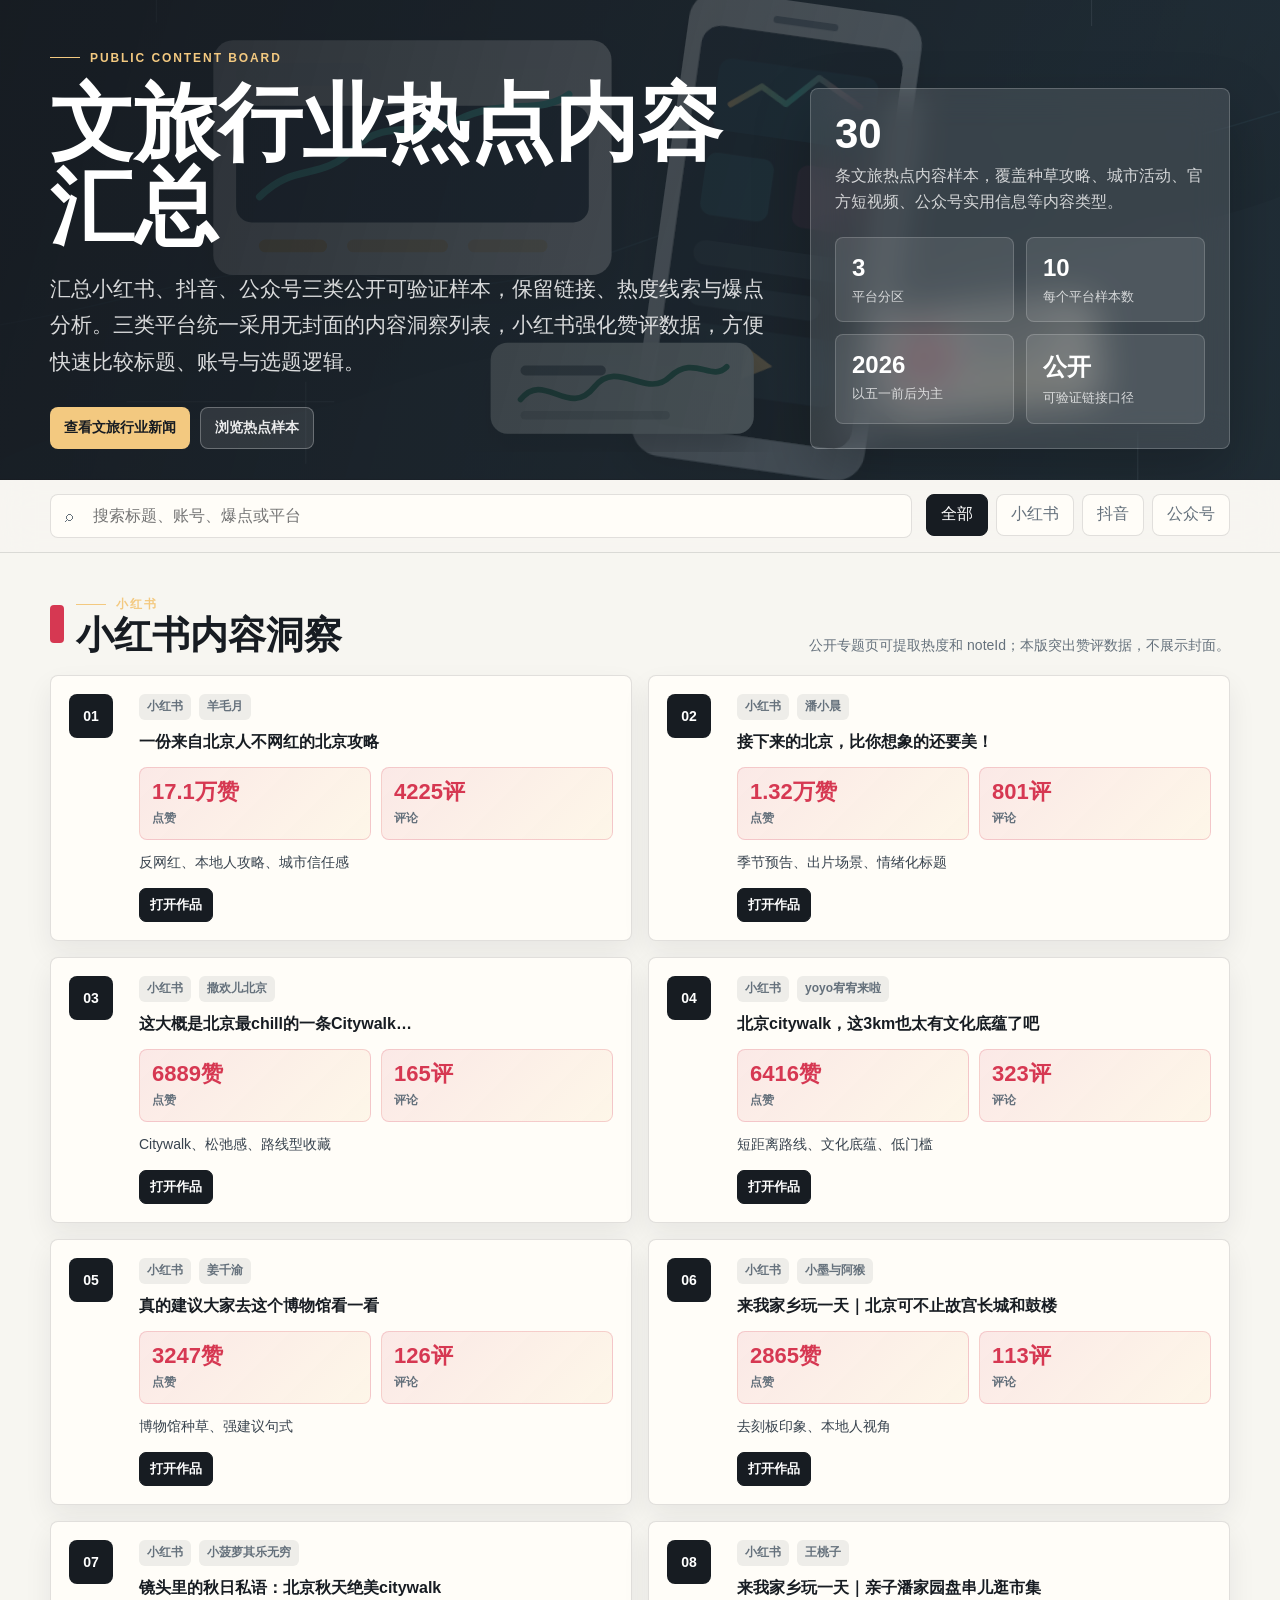
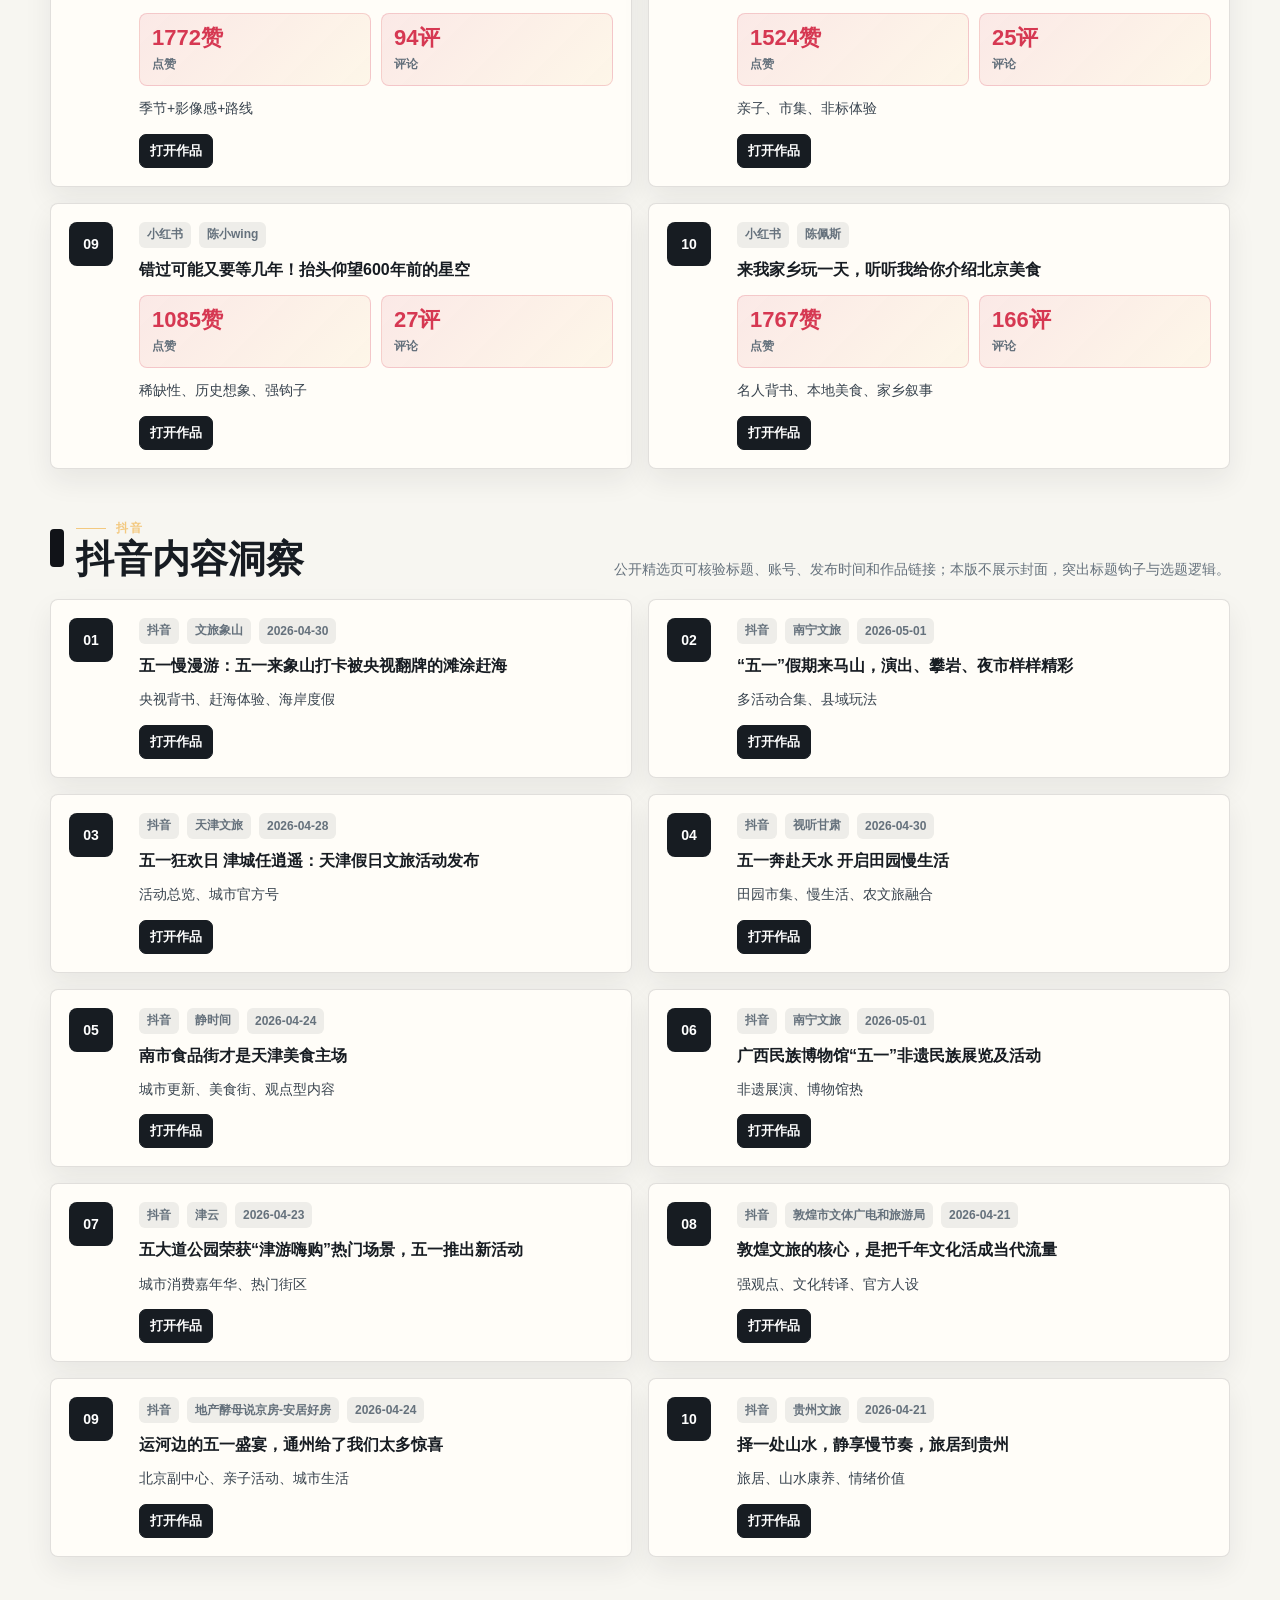
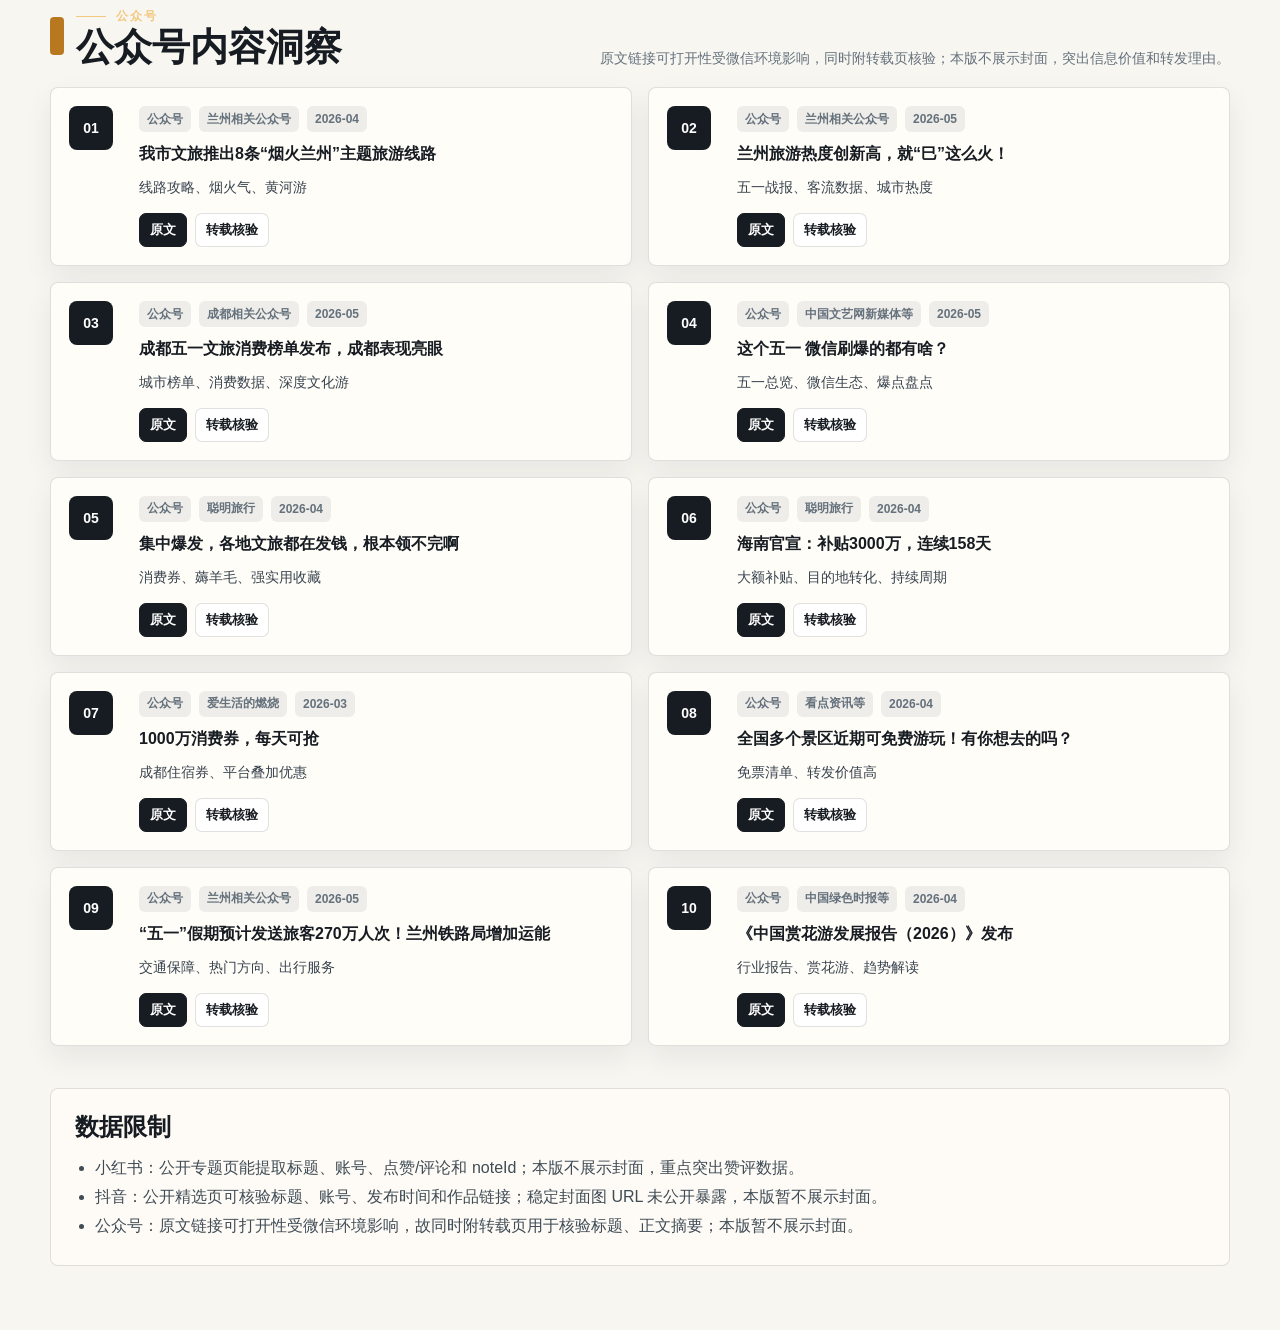
==== wenlv_baokuan.html @ 29db6c94 "Refine content insights cards" ====
<!doctype html>
<html lang="zh-CN">
  <head>
    <meta charset="utf-8" />
    <meta name="viewport" content="width=device-width, initial-scale=1" />
    <title>文旅行业热点内容汇总</title>
    <meta
      name="description"
      content="小红书、抖音、公众号文旅行业热点内容公开可验证清单。"
    />
    <style>
      :root {
        color-scheme: light;
        --ink: #171c22;
        --muted: #65717c;
        --paper: #f7f6f1;
        --surface: #fffdf8;
        --line: rgba(23, 28, 34, 0.13);
        --red: #d63852;
        --black: #111318;
        --green: #18845f;
        --amber: #b8781f;
        --blue: #2f6e9e;
        --shadow: 0 18px 50px rgba(28, 34, 39, 0.12);
      }

      * {
        box-sizing: border-box;
      }

      html {
        scroll-behavior: smooth;
        background: var(--paper);
      }

      body {
        margin: 0;
        min-width: 320px;
        color: var(--ink);
        font-family:
          Inter, "PingFang SC", "Hiragino Sans GB", "Microsoft YaHei", Arial,
          sans-serif;
        letter-spacing: 0;
      }

      a {
        color: inherit;
      }

      button,
      input,
      select {
        font: inherit;
      }

      .page {
        min-height: 100vh;
        background:
          linear-gradient(180deg, rgba(247, 246, 241, 0) 0, var(--paper) 420px),
          linear-gradient(135deg, rgba(214, 56, 82, 0.12), transparent 34%),
          linear-gradient(45deg, rgba(47, 110, 158, 0.12), transparent 40%),
          var(--paper);
      }

      .hero {
        position: relative;
        overflow: hidden;
        padding: 44px 20px 30px;
        border-bottom: 1px solid var(--line);
        background:
          linear-gradient(105deg, rgba(23, 28, 34, 0.94), rgba(36, 47, 54, 0.7)),
          url("assets/hero-new-media.svg");
        background-size: cover;
        background-position: center;
        color: #fff;
      }

      .hero-inner,
      .toolbar,
      .platform-section,
      .notes {
        width: min(1180px, 100%);
        margin: 0 auto;
      }

      .hero-inner {
        display: grid;
        grid-template-columns: minmax(0, 1fr) minmax(280px, 420px);
        gap: 34px;
        align-items: end;
        min-height: 390px;
      }

      .kicker {
        display: inline-flex;
        align-items: center;
        gap: 10px;
        color: #f3c980;
        font-size: 12px;
        font-weight: 800;
        letter-spacing: 0.16em;
      }

      .kicker::before {
        content: "";
        width: 30px;
        height: 1px;
        background: currentColor;
      }

      h1,
      h2,
      h3,
      p {
        margin: 0;
      }

      h1 {
        max-width: 760px;
        margin-top: 16px;
        font-size: clamp(42px, 7vw, 84px);
        line-height: 1;
        font-weight: 880;
        letter-spacing: 0;
      }

      .hero-copy {
        max-width: 760px;
        margin-top: 22px;
        color: rgba(255, 255, 255, 0.84);
        font-size: clamp(16px, 2vw, 21px);
        line-height: 1.75;
      }

      .hero-actions {
        display: flex;
        flex-wrap: wrap;
        gap: 10px;
        margin-top: 26px;
      }

      .news-link,
      .ghost-link {
        display: inline-flex;
        align-items: center;
        justify-content: center;
        min-height: 42px;
        border-radius: 8px;
        padding: 0 14px;
        font-size: 14px;
        font-weight: 820;
        text-decoration: none;
      }

      .news-link {
        background: #f3c980;
        color: #171c22;
      }

      .ghost-link {
        border: 1px solid rgba(255, 255, 255, 0.28);
        color: rgba(255, 255, 255, 0.9);
        background: rgba(255, 255, 255, 0.1);
      }

      .hero-card {
        border: 1px solid rgba(255, 255, 255, 0.2);
        border-radius: 8px;
        background: rgba(255, 255, 255, 0.12);
        box-shadow: 0 22px 58px rgba(0, 0, 0, 0.22);
        backdrop-filter: blur(18px);
        padding: 24px;
      }

      .hero-card strong {
        display: block;
        font-size: 42px;
        line-height: 1;
      }

      .hero-card span {
        display: block;
        margin-top: 8px;
        color: rgba(255, 255, 255, 0.78);
        line-height: 1.6;
      }

      .hero-metrics {
        display: grid;
        grid-template-columns: repeat(2, minmax(0, 1fr));
        gap: 12px;
        margin-top: 22px;
      }

      .metric {
        min-height: 84px;
        padding: 16px;
        border: 1px solid rgba(255, 255, 255, 0.18);
        border-radius: 8px;
        background: rgba(255, 255, 255, 0.1);
      }

      .metric b {
        display: block;
        font-size: 24px;
      }

      .metric small {
        display: block;
        margin-top: 6px;
        color: rgba(255, 255, 255, 0.76);
        font-size: 13px;
        line-height: 1.35;
      }

      .toolbar-band {
        position: sticky;
        top: 0;
        z-index: 20;
        padding: 14px 20px;
        border-bottom: 1px solid var(--line);
        background: rgba(247, 246, 241, 0.9);
        backdrop-filter: blur(16px);
      }

      .toolbar {
        display: grid;
        grid-template-columns: minmax(220px, 1fr) auto;
        gap: 14px;
        align-items: center;
      }

      .search-wrap {
        position: relative;
      }

      .search-wrap input {
        width: 100%;
        height: 44px;
        border: 1px solid var(--line);
        border-radius: 8px;
        padding: 0 14px 0 42px;
        background: var(--surface);
        color: var(--ink);
        outline: none;
      }

      .search-wrap input:focus {
        border-color: rgba(47, 110, 158, 0.55);
        box-shadow: 0 0 0 4px rgba(47, 110, 158, 0.12);
      }

      .search-icon {
        position: absolute;
        top: 50%;
        left: 15px;
        transform: translateY(-50%);
        color: var(--muted);
        font-size: 16px;
      }

      .tabs {
        display: flex;
        gap: 8px;
        overflow-x: auto;
        padding-bottom: 2px;
      }

      .tab {
        min-height: 42px;
        border: 1px solid var(--line);
        border-radius: 8px;
        padding: 0 14px;
        background: var(--surface);
        color: var(--muted);
        cursor: pointer;
        white-space: nowrap;
      }

      .tab[aria-pressed="true"] {
        color: #fff;
        background: var(--ink);
        border-color: var(--ink);
      }

      .content {
        padding: 38px 20px 64px;
      }

      .platform-section + .platform-section {
        margin-top: 46px;
      }

      .section-head {
        display: flex;
        justify-content: space-between;
        align-items: end;
        gap: 20px;
        margin-bottom: 18px;
      }

      .section-title {
        display: flex;
        align-items: center;
        gap: 12px;
      }

      .platform-mark {
        width: 14px;
        height: 38px;
        border-radius: 4px;
        background: var(--blue);
      }

      .platform-section[data-platform="小红书"] .platform-mark {
        background: var(--red);
      }

      .platform-section[data-platform="抖音"] .platform-mark {
        background: var(--black);
      }


      .platform-section[data-platform="公众号"] .platform-mark {
        background: var(--amber);
      }

      h2 {
        font-size: clamp(26px, 4vw, 38px);
        line-height: 1.16;
      }

      .section-note {
        color: var(--muted);
        font-size: 14px;
        line-height: 1.6;
        text-align: right;
      }

      .cards {
        display: grid;
        grid-template-columns: repeat(5, minmax(0, 1fr));
        gap: 16px;
      }

      .cards.text-layout {
        grid-template-columns: repeat(2, minmax(0, 1fr));
      }

      .work-card {
        display: flex;
        flex-direction: column;
        min-width: 0;
        overflow: hidden;
        border: 1px solid var(--line);
        border-radius: 8px;
        background: var(--surface);
        box-shadow: 0 12px 28px rgba(28, 34, 39, 0.08);
      }

      .cover {
        position: relative;
        aspect-ratio: 4 / 5;
        overflow: hidden;
        background:
          linear-gradient(135deg, rgba(47, 110, 158, 0.16), rgba(184, 120, 31, 0.2)),
          #ece7dc;
      }

      .cover img {
        width: 100%;
        height: 100%;
        object-fit: cover;
        display: block;
      }

      .cover-placeholder {
        display: grid;
        place-items: center;
        width: 100%;
        height: 100%;
        padding: 18px;
        color: rgba(23, 28, 34, 0.74);
        text-align: center;
        font-size: 14px;
        line-height: 1.55;
      }

      .rank {
        position: absolute;
        top: 10px;
        left: 10px;
        display: inline-grid;
        place-items: center;
        width: 38px;
        height: 30px;
        border-radius: 6px;
        background: rgba(17, 19, 24, 0.78);
        color: #fff;
        font-weight: 840;
        font-size: 13px;
      }

      .platform-chip {
        position: absolute;
        right: 10px;
        bottom: 10px;
        max-width: calc(100% - 20px);
        padding: 6px 8px;
        border-radius: 6px;
        background: rgba(255, 255, 255, 0.9);
        color: var(--ink);
        font-size: 12px;
        font-weight: 760;
        white-space: nowrap;
        overflow: hidden;
        text-overflow: ellipsis;
      }

      .card-body {
        display: flex;
        flex: 1;
        flex-direction: column;
        padding: 15px;
      }

      .title {
        font-size: 16px;
        line-height: 1.45;
        font-weight: 820;
      }

      .meta {
        margin-top: 10px;
        color: var(--muted);
        font-size: 13px;
        line-height: 1.5;
      }

      .hot {
        margin-top: 12px;
        color: #38434e;
        font-size: 14px;
        line-height: 1.55;
      }

      .links {
        display: flex;
        flex-wrap: wrap;
        gap: 8px;
        margin-top: auto;
        padding-top: 14px;
      }

      .link-button {
        display: inline-flex;
        align-items: center;
        justify-content: center;
        min-height: 34px;
        padding: 0 10px;
        border-radius: 7px;
        border: 1px solid var(--line);
        background: #fff;
        color: var(--ink);
        font-size: 13px;
        font-weight: 760;
        text-decoration: none;
      }

      .link-button.primary {
        background: var(--ink);
        color: #fff;
        border-color: var(--ink);
      }

      .text-card {
        display: grid;
        grid-template-columns: 54px minmax(0, 1fr);
        gap: 16px;
        min-width: 0;
        padding: 18px;
        border: 1px solid var(--line);
        border-radius: 8px;
        background: var(--surface);
        box-shadow: 0 12px 28px rgba(28, 34, 39, 0.07);
      }

      .text-card .rank-inline {
        display: inline-grid;
        place-items: center;
        width: 44px;
        height: 44px;
        border-radius: 8px;
        background: var(--ink);
        color: #fff;
        font-weight: 860;
        font-size: 14px;
      }

      .source-row {
        display: flex;
        flex-wrap: wrap;
        gap: 8px;
        margin-bottom: 10px;
      }

      .source-pill {
        display: inline-flex;
        align-items: center;
        min-height: 26px;
        padding: 0 8px;
        border-radius: 6px;
        background: rgba(23, 28, 34, 0.07);
        color: var(--muted);
        font-size: 12px;
        font-weight: 760;
      }

      .xhs-stats {
        display: grid;
        grid-template-columns: repeat(2, minmax(0, 1fr));
        gap: 10px;
        margin-top: 14px;
      }

      .xhs-stat {
        min-height: 64px;
        padding: 12px;
        border-radius: 8px;
        border: 1px solid rgba(214, 56, 82, 0.2);
        background: linear-gradient(135deg, rgba(214, 56, 82, 0.1), rgba(243, 201, 128, 0.12));
      }

      .xhs-stat b {
        display: block;
        color: var(--red);
        font-size: 22px;
        line-height: 1.05;
      }

      .xhs-stat span {
        display: block;
        margin-top: 7px;
        color: var(--muted);
        font-size: 12px;
        font-weight: 780;
      }


      .notes {
        margin-top: 42px;
        padding: 24px;
        border: 1px solid var(--line);
        border-radius: 8px;
        background: rgba(255, 253, 248, 0.8);
      }

      .notes h2 {
        font-size: 24px;
      }

      .notes ul {
        margin: 14px 0 0;
        padding-left: 20px;
        color: #3f4b55;
        line-height: 1.8;
      }

      .empty {
        display: none;
        width: min(1180px, 100%);
        margin: 0 auto;
        padding: 30px;
        border: 1px dashed var(--line);
        border-radius: 8px;
        background: var(--surface);
        color: var(--muted);
        text-align: center;
      }

      @media (max-width: 1120px) {
        .cards {
          grid-template-columns: repeat(4, minmax(0, 1fr));
        }

        .cards.text-layout {
          grid-template-columns: 1fr;
        }
      }

      @media (max-width: 900px) {
        .hero-inner {
          grid-template-columns: 1fr;
          min-height: auto;
        }

        .toolbar {
          grid-template-columns: 1fr;
        }

        .cards {
          grid-template-columns: repeat(3, minmax(0, 1fr));
        }

        .section-head {
          align-items: start;
          flex-direction: column;
        }

        .section-note {
          text-align: left;
        }
      }

      @media (max-width: 640px) {
        .hero {
          padding-top: 30px;
        }

        .hero-card {
          padding: 18px;
        }

        .hero-metrics {
          grid-template-columns: 1fr;
        }

        .cards {
          grid-template-columns: 1fr;
        }

        .text-card {
          grid-template-columns: 1fr;
        }

        .cover {
          aspect-ratio: 16 / 10;
        }

        .toolbar-band {
          position: static;
        }
      }
    </style>
  </head>
  <body>
    <main class="page">
      <section class="hero" aria-labelledby="page-title">
        <div class="hero-inner">
          <div>
            <div class="kicker">PUBLIC CONTENT BOARD</div>
            <h1 id="page-title">文旅行业热点内容汇总</h1>
            <p class="hero-copy">
              汇总小红书、抖音、公众号三类公开可验证样本，保留链接、热度线索与爆点分析。三类平台统一采用无封面的内容洞察列表，小红书强化赞评数据，方便快速比较标题、账号与选题逻辑。
            </p>
            <div class="hero-actions">
              <a class="news-link" href="https://danielwho97.github.io/travel-daily/?v=91ec24d" target="_blank" rel="noreferrer">查看文旅行业新闻</a>
              <a class="ghost-link" href="#sections">浏览热点样本</a>
            </div>
          </div>
          <aside class="hero-card" aria-label="数据摘要">
            <strong>30</strong>
            <span>条文旅热点内容样本，覆盖种草攻略、城市活动、官方短视频、公众号实用信息等内容类型。</span>
            <div class="hero-metrics">
              <div class="metric"><b>3</b><small>平台分区</small></div>
              <div class="metric"><b>10</b><small>每个平台样本数</small></div>
              <div class="metric"><b>2026</b><small>以五一前后为主</small></div>
              <div class="metric"><b>公开</b><small>可验证链接口径</small></div>
            </div>
          </aside>
        </div>
      </section>

      <section class="toolbar-band" aria-label="筛选工具">
        <div class="toolbar">
          <label class="search-wrap">
            <span class="search-icon" aria-hidden="true">⌕</span>
            <input id="search" type="search" placeholder="搜索标题、账号、爆点或平台" />
          </label>
          <div class="tabs" role="group" aria-label="平台筛选">
            <button class="tab" type="button" data-filter="全部" aria-pressed="true">全部</button>
            <button class="tab" type="button" data-filter="小红书" aria-pressed="false">小红书</button>
            <button class="tab" type="button" data-filter="抖音" aria-pressed="false">抖音</button>
            <button class="tab" type="button" data-filter="公众号" aria-pressed="false">公众号</button>
          </div>
        </div>
      </section>

      <section class="content">
        <div id="sections"></div>
        <div class="empty" id="empty">没有匹配的内容，换个关键词试试。</div>
        <section class="notes" aria-labelledby="notes-title">
          <h2 id="notes-title">数据限制</h2>
          <ul>
            <li>小红书：公开专题页能提取标题、账号、点赞/评论和 noteId；本版不展示封面，重点突出赞评数据。</li>
            <li>抖音：公开精选页可核验标题、账号、发布时间和作品链接；稳定封面图 URL 未公开暴露，本版暂不展示封面。</li>
            <li>公众号：原文链接可打开性受微信环境影响，故同时附转载页用于核验标题、正文摘要；本版暂不展示封面。</li>
          </ul>
        </section>
      </section>
    </main>

    <script>
      const content = [
        {
          platform: "小红书",
          note: "公开专题页可提取热度和 noteId；本版突出赞评数据，不展示封面。",
          items: [
            ["一份来自北京人不网红的北京攻略", "羊毛月", "17.1万赞 / 4225评", "https://sns-webpic.xhscdn.com/1000g0082e5og05mh00004buiegtu9cg4ok33pv8?imageView2/2/w/540/format/jpg", "https://www.xiaohongshu.com/explore/644f9cb70000000012033fc2", "", "反网红、本地人攻略、城市信任感"],
            ["接下来的北京，比你想象的还要美！", "潘小晨", "1.32万赞 / 801评", "https://sns-webpic.xhscdn.com/1040g00830ohs4mltie004a0g02nqs2jbnah4t8o?imageView2/2/w/540/format/jpg", "https://www.xiaohongshu.com/explore/64f3e6a600000000200031ee", "", "季节预告、出片场景、情绪化标题"],
            ["这大概是北京最chill的一条Citywalk…", "撒欢儿北京", "6889赞 / 165评", "https://sns-webpic.xhscdn.com/1000g0082n1br3n8ji0005n9lc4ilmfvtu1ujr20?imageView2/2/w/540/format/jpg", "https://www.xiaohongshu.com/explore/6498370d000000002701184f", "", "Citywalk、松弛感、路线型收藏"],
            ["北京citywalk，这3km也太有文化底蕴了吧", "yoyo宥宥来啦", "6416赞 / 323评", "https://sns-webpic.xhscdn.com/1040g00830om7vsk03g00400r2sha5gra81akkkg?imageView2/2/w/540/format/jpg", "https://www.xiaohongshu.com/explore/64f8604a000000001f03ca4d", "", "短距离路线、文化底蕴、低门槛"],
            ["真的建议大家去这个博物馆看一看", "姜千渝", "3247赞 / 126评", "https://sns-webpic.xhscdn.com/1000g0082po8lc0qk80005nic366082h7kaof338?imageView2/2/w/540/format/jpg", "https://www.xiaohongshu.com/explore/64ae762d000000001002836a", "", "博物馆种草、强建议句式"],
            ["来我家乡玩一天｜北京可不止故宫长城和鼓楼", "小墨与阿猴", "2865赞 / 113评", "https://sns-webpic.xhscdn.com/1040g00830osi64ea3m704001n791b8gtkhd0388?imageView2/2/w/540/format/jpg", "https://www.xiaohongshu.com/explore/64ed90b2000000001e03e938", "", "去刻板印象、本地人视角"],
            ["镜头里的秋日私语：北京秋天绝美citywalk", "小菠萝其乐无穷", "1772赞 / 94评", "https://sns-webpic.xhscdn.com/1040g00830oi9jjr3i6004231crrrmj6qaik0460?imageView2/2/w/540/format/jpg", "https://www.xiaohongshu.com/explore/64f454f6000000001e00cfbf", "", "季节+影像感+路线"],
            ["来我家乡玩一天｜亲子潘家园盘串儿逛市集", "王桃子", "1524赞 / 25评", "https://sns-webpic.xhscdn.com/1040g00830opi5pujj4704a5817gsifv4miuu5eg?imageView2/2/w/540/format/jpg", "https://www.xiaohongshu.com/explore/64fbc624000000001d01530d", "", "亲子、市集、非标体验"],
            ["错过可能又要等几年！抬头仰望600年前的星空", "陈小wing", "1085赞 / 27评", "https://sns-webpic.xhscdn.com/1040g00830n2b0nj6lm004a0euah6jrtnatb44gg?imageView2/2/w/540/format/jpg", "https://www.xiaohongshu.com/explore/64c339b0000000000c036f3a", "", "稀缺性、历史想象、强钩子"],
            ["来我家乡玩一天，听听我给你介绍北京美食", "陈佩斯", "1767赞 / 166评", "https://sns-webpic.xhscdn.com/1040g00830p1ljgg4k4005p0fu6al1p867sqeo60?imageView2/2/w/540/format/jpg", "https://www.xiaohongshu.com/explore/65041361000000001d015f33", "", "名人背书、本地美食、家乡叙事"]
          ]
        },
        {
          platform: "抖音",
          note: "公开精选页可核验标题、账号、发布时间和作品链接；本版不展示封面，突出标题钩子与选题逻辑。",
          items: [
            ["五一慢漫游：五一来象山打卡被央视翻牌的滩涂赶海", "文旅象山", "2026-04-30", "", "https://jingxuan.douyin.com/m/video/7634448736160091432", "", "央视背书、赶海体验、海岸度假"],
            ["“五一”假期来马山，演出、攀岩、夜市样样精彩", "南宁文旅", "2026-05-01", "", "https://jingxuan.douyin.com/m/video/7634853566703832356", "", "多活动合集、县域玩法"],
            ["五一狂欢日 津城任逍遥：天津假日文旅活动发布", "天津文旅", "2026-04-28", "", "https://jingxuan.douyin.com/m/video/7633641544247020835", "", "活动总览、城市官方号"],
            ["五一奔赴天水 开启田园慢生活", "视听甘肃", "2026-04-30", "", "https://jingxuan.douyin.com/m/video/7634352614750096683", "", "田园市集、慢生活、农文旅融合"],
            ["南市食品街才是天津美食主场", "静时间", "2026-04-24", "", "https://jingxuan.douyin.com/m/video/7631950168568368410", "", "城市更新、美食街、观点型内容"],
            ["广西民族博物馆“五一”非遗民族展览及活动", "南宁文旅", "2026-05-01", "", "https://jingxuan.douyin.com/m/video/7634854450896588068", "", "非遗展演、博物馆热"],
            ["五大道公园荣获“津游嗨购”热门场景，五一推出新活动", "津云", "2026-04-23", "", "https://jingxuan.douyin.com/m/video/7631925611207888169", "", "城市消费嘉年华、热门街区"],
            ["敦煌文旅的核心，是把千年文化活成当代流量", "敦煌市文体广电和旅游局", "2026-04-21", "", "https://jingxuan.douyin.com/m/video/7631126369079209977", "", "强观点、文化转译、官方人设"],
            ["运河边的五一盛宴，通州给了我们太多惊喜", "地产酵母说京房-安居好房", "2026-04-24", "", "https://jingxuan.douyin.com/m/video/7632332951048719168", "", "北京副中心、亲子活动、城市生活"],
            ["择一处山水，静享慢节奏，旅居到贵州", "贵州文旅", "2026-04-21", "", "https://jingxuan.douyin.com/m/video/7631204493212428200", "", "旅居、山水康养、情绪价值"]
          ]
        },
        {
          platform: "公众号",
          note: "原文链接可打开性受微信环境影响，同时附转载页核验；本版不展示封面，突出信息价值和转发理由。",
          items: [
            ["我市文旅推出8条“烟火兰州”主题旅游线路", "兰州相关公众号", "2026-04", "", "https://mp.weixin.qq.com/s/8XO8qvYGgp_ZIcJDuT3ONA", "https://cn-zsw.com/sys-nd/8605.html", "线路攻略、烟火气、黄河游"],
            ["兰州旅游热度创新高，就“巳”这么火！", "兰州相关公众号", "2026-05", "", "https://mp.weixin.qq.com/s/--Ztk9mS3hb730MfM8Arng", "https://www.cn-zsw.com/sys-nd/12733.html", "五一战报、客流数据、城市热度"],
            ["成都五一文旅消费榜单发布，成都表现亮眼", "成都相关公众号", "2026-05", "", "https://mp.weixin.qq.com/s/csOjOpVCtVuHnlQGkn2u-Q", "https://news.chengdu.cn/2026/0506/69fa98ef8f007a160c63546c.shtml", "城市榜单、消费数据、深度文化游"],
            ["这个五一 微信刷爆的都有啥？", "中国文艺网新媒体等", "2026-05", "", "https://mp.weixin.qq.com/s/HVG3oZNn0fL7Gwr0_r0yQw", "https://www.cn-zsw.com/sys-nd/12747.html", "五一总览、微信生态、爆点盘点"],
            ["集中爆发，各地文旅都在发钱，根本领不完啊", "聪明旅行", "2026-04", "", "http://mp.weixin.qq.com/s?__biz=MzIyMDM0OTIzNg==&mid=2247518896&idx=1&sn=7d427ba57b7477f128cb193defac21ab&", "https://www.xinfinite.net/t/topic/19108", "消费券、薅羊毛、强实用收藏"],
            ["海南官宣：补贴3000万，连续158天", "聪明旅行", "2026-04", "", "http://mp.weixin.qq.com/s?__biz=MzIyMDM0OTIzNg==&mid=2247518732&idx=1&sn=c573ef04f3c1c7759e84f5b33d924f7f&", "https://www.xinfinite.net/t/topic/19062", "大额补贴、目的地转化、持续周期"],
            ["1000万消费券，每天可抢", "爱生活的燃烧", "2026-03", "", "http://mp.weixin.qq.com/s?__biz=MzIzMDY5NTU5Nw==&mid=2247693873&idx=1&sn=b89128689ba21c9a36eb0c894a061ee2&", "https://www.xinfinite.net/t/topic/18484", "成都住宿券、平台叠加优惠"],
            ["全国多个景区近期可免费游玩！有你想去的吗？", "看点资讯等", "2026-04", "", "https://mp.weixin.qq.com/s/IpisU-w9ZBxXbzfP5W2QlA", "https://cj.sina.com.cn/articles/view/7879922979/1d5ae152301901qla8?froms=ggmp", "免票清单、转发价值高"],
            ["“五一”假期预计发送旅客270万人次！兰州铁路局增加运能", "兰州相关公众号", "2026-05", "", "https://mp.weixin.qq.com/s/6TLABwd_AR1woo6l89TGHA", "https://www.cn-zsw.com/sys-nd/12692.html", "交通保障、热门方向、出行服务"],
            ["《中国赏花游发展报告（2026）》发布", "中国绿色时报等", "2026-04", "", "https://mp.weixin.qq.com/s/1vbwekSZIr9UxbPmUrIl1A", "https://www.sxfjyl.org/sys-nd/9590.html", "行业报告、赏花游、趋势解读"]
          ]
        }
      ];

      const sectionsEl = document.querySelector("#sections");
      const searchEl = document.querySelector("#search");
      const emptyEl = document.querySelector("#empty");
      const tabs = Array.from(document.querySelectorAll(".tab"));
      let activePlatform = "全部";

      function escapeHtml(value) {
        return String(value)
          .replaceAll("&", "&amp;")
          .replaceAll("<", "&lt;")
          .replaceAll(">", "&gt;")
          .replaceAll('"', "&quot;");
      }

      function renderCover(item, platform, index) {
        const image = item[3];
        const fallbackText = platform === "抖音"
          ? "原页可见封面"
          : platform === "小红书"
            ? "封面图"
            : "报道页图片";
        const media = image
          ? `<img src="${escapeHtml(image)}" alt="${escapeHtml(item[0])}" loading="lazy" />`
          : `<div class="cover-placeholder">${escapeHtml(fallbackText)}<br />点击下方链接核验</div>`;

        return `
          <div class="cover">
            ${media}
            <span class="rank">${String(index + 1).padStart(2, "0")}</span>
            <span class="platform-chip">${escapeHtml(platform)}</span>
          </div>
        `;
      }

      function parseXhsStats(value) {
        const parts = String(value).split("/").map((part) => part.trim());
        return {
          likes: parts[0] || "--",
          comments: parts[1] || "--"
        };
      }

      function renderXhsStats(value) {
        const stats = parseXhsStats(value);
        return `
          <div class="xhs-stats" aria-label="小红书赞评数据">
            <div class="xhs-stat"><b>${escapeHtml(stats.likes)}</b><span>点赞</span></div>
            <div class="xhs-stat"><b>${escapeHtml(stats.comments)}</b><span>评论</span></div>
          </div>
        `;
      }

      function renderLinks(item, platform) {
        const primaryLabel = platform === "公众号" ? "原文" : "打开作品";
        const secondary = item[5]
          ? `<a class="link-button" href="${escapeHtml(item[5])}" target="_blank" rel="noreferrer">转载核验</a>`
          : "";
        return `
          <div class="links">
            <a class="link-button primary" href="${escapeHtml(item[4])}" target="_blank" rel="noreferrer">${primaryLabel}</a>
            ${secondary}
          </div>
        `;
      }

      function renderCard(item, platform, index) {
        const isXhs = platform === "小红书";
        return `
          <article class="text-card" data-search="${escapeHtml([platform, ...item].join(" "))}">
            <span class="rank-inline">${String(index + 1).padStart(2, "0")}</span>
            <div>
              <div class="source-row">
                <span class="source-pill">${escapeHtml(platform)}</span>
                <span class="source-pill">${escapeHtml(item[1])}</span>
                ${isXhs ? "" : `<span class="source-pill">${escapeHtml(item[2])}</span>`}
              </div>
              <h3 class="title">${escapeHtml(item[0])}</h3>
              ${isXhs ? renderXhsStats(item[2]) : ""}
              <p class="hot">${escapeHtml(item[6])}</p>
              ${renderLinks(item, platform)}
            </div>
          </article>
        `;
      }

      function render() {
        const keyword = searchEl.value.trim().toLowerCase();
        let visibleCount = 0;

        sectionsEl.innerHTML = content
          .filter((group) => activePlatform === "全部" || group.platform === activePlatform)
          .map((group) => {
            const cards = group.items
              .filter((item) => [group.platform, ...item].join(" ").toLowerCase().includes(keyword))
              .map((item, index) => renderCard(item, group.platform, index));

            visibleCount += cards.length;

            if (!cards.length) {
              return "";
            }

            return `
              <section class="platform-section" data-platform="${escapeHtml(group.platform)}">
                <div class="section-head">
                  <div class="section-title">
                    <span class="platform-mark" aria-hidden="true"></span>
                    <div>
                      <div class="kicker">${escapeHtml(group.platform)}</div>
                      <h2>${escapeHtml(group.platform)}内容洞察</h2>
                    </div>
                  </div>
                  <p class="section-note">${escapeHtml(group.note)}</p>
                </div>
                <div class="cards text-layout">${cards.join("")}</div>
              </section>
            `;
          })
          .join("");

        emptyEl.style.display = visibleCount ? "none" : "block";
      }

      tabs.forEach((tab) => {
        tab.addEventListener("click", () => {
          activePlatform = tab.dataset.filter;
          tabs.forEach((item) => item.setAttribute("aria-pressed", String(item === tab)));
          render();
        });
      });

      searchEl.addEventListener("input", render);
      document.addEventListener(
        "error",
        (event) => {
          if (event.target.tagName !== "IMG" || !event.target.closest(".cover")) {
            return;
          }

          const fallback = document.createElement("div");
          fallback.className = "cover-placeholder";
          fallback.innerHTML = "图片需联网加载<br />点击下方链接核验";
          event.target.replaceWith(fallback);
        },
        true
      );
      render();
    </script>
  </body>
</html>
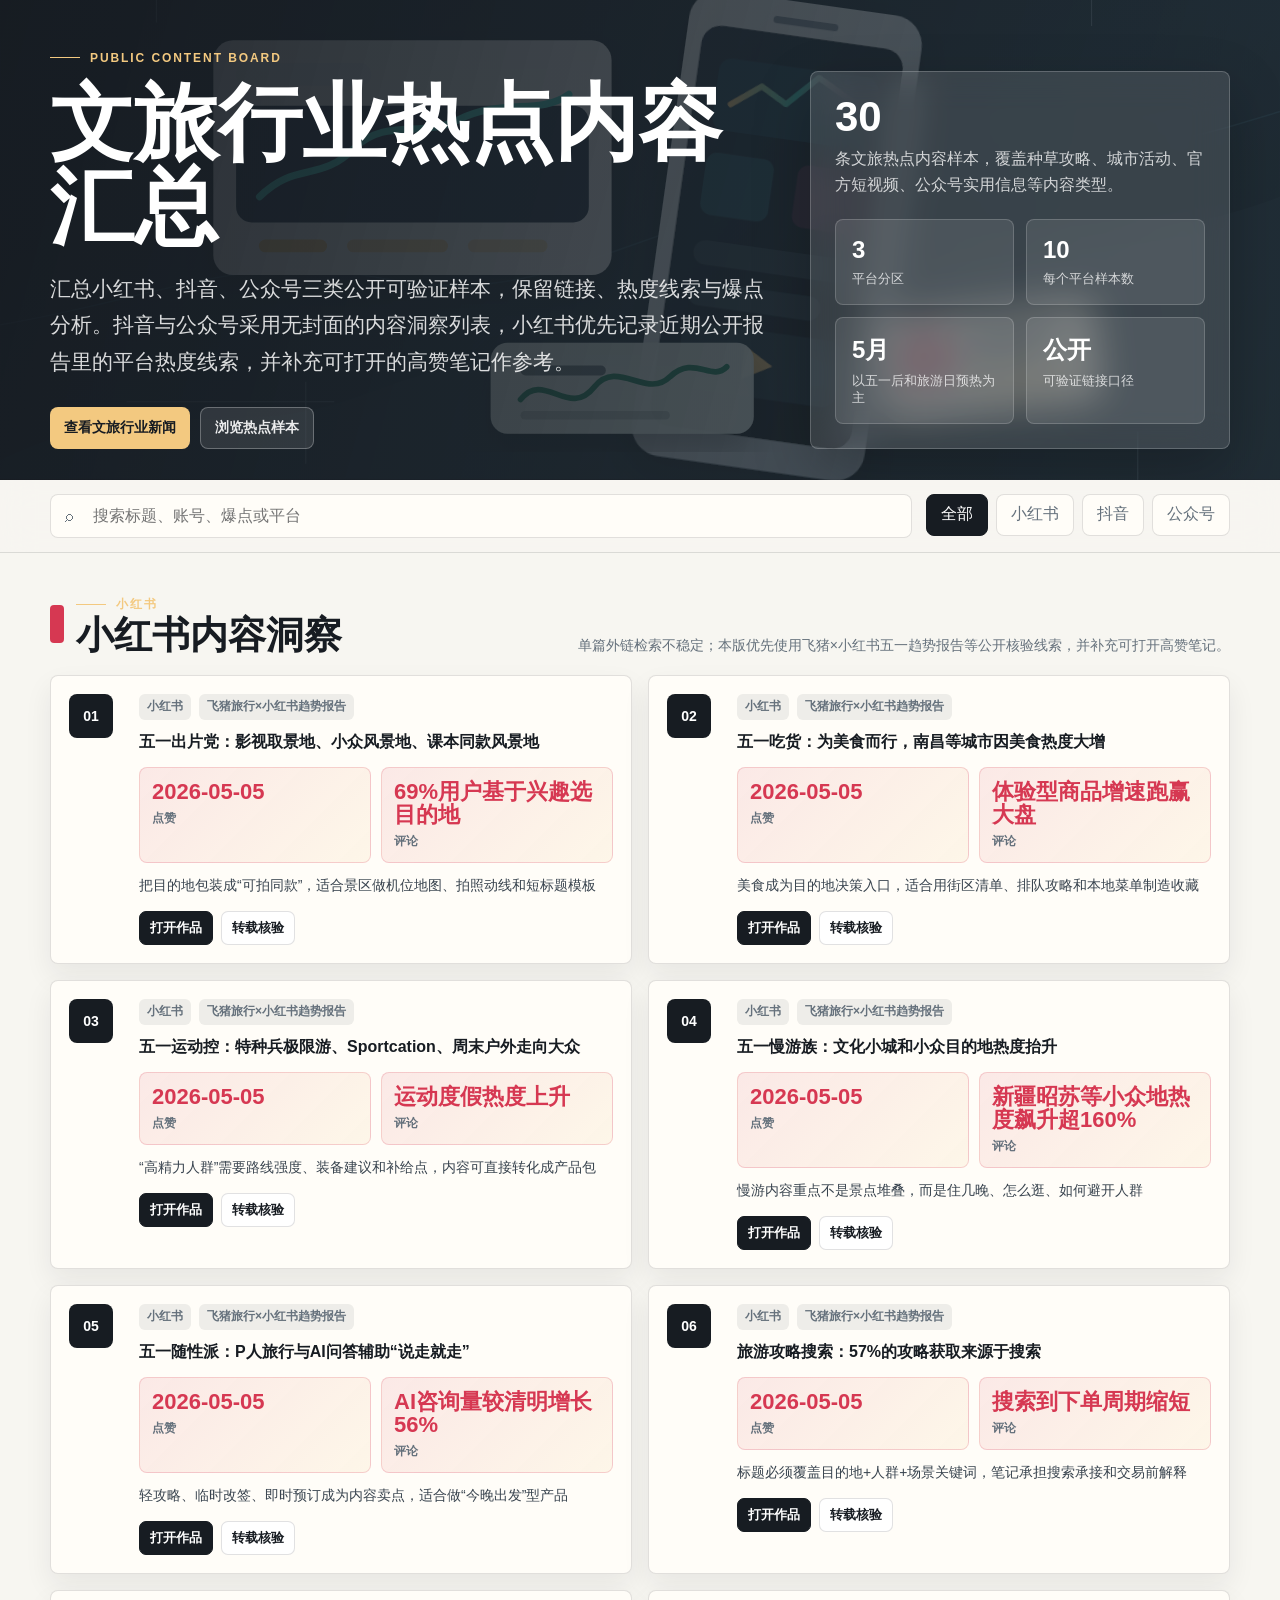
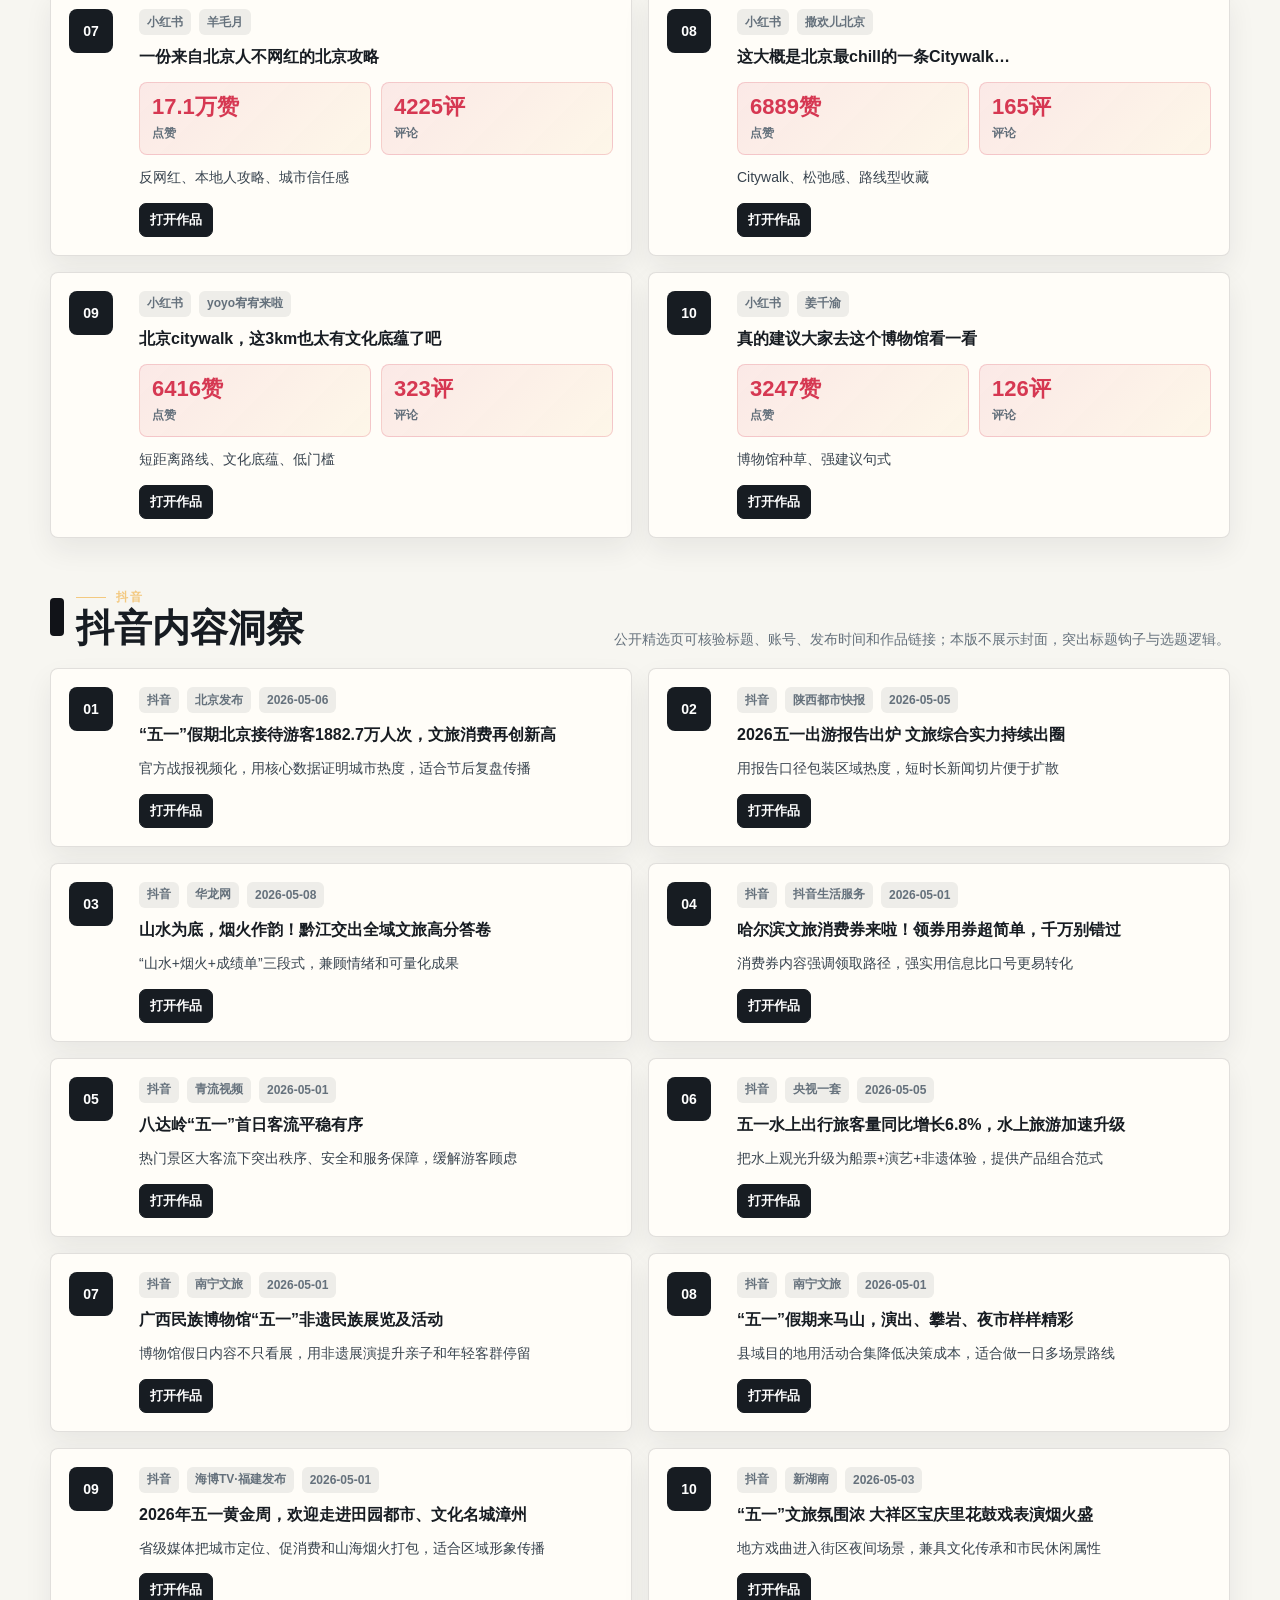
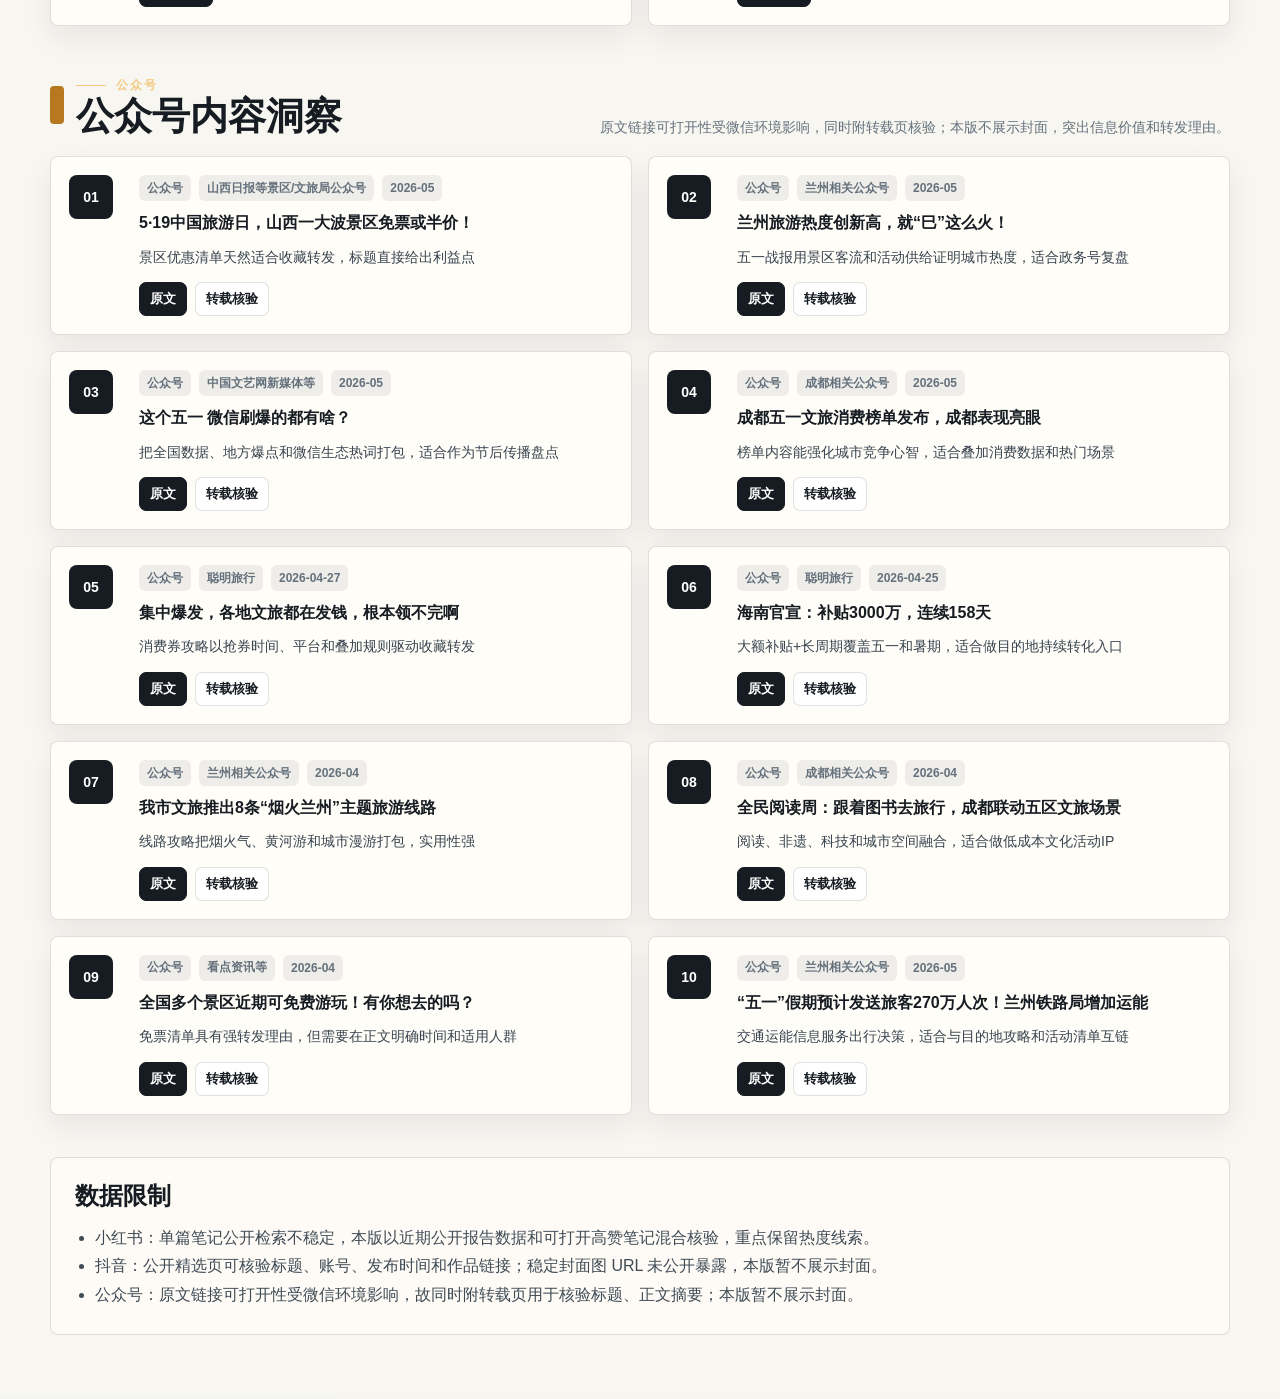
==== commit 318a3bfc: "Update cultural tourism content insights" ====
--- a/wenlv_baokuan.html
+++ b/wenlv_baokuan.html
@@ -651,7 +651,7 @@
             <div class="kicker">PUBLIC CONTENT BOARD</div>
             <h1 id="page-title">文旅行业热点内容汇总</h1>
             <p class="hero-copy">
-              汇总小红书、抖音、公众号三类公开可验证样本，保留链接、热度线索与爆点分析。三类平台统一采用无封面的内容洞察列表，小红书强化赞评数据，方便快速比较标题、账号与选题逻辑。
+              汇总小红书、抖音、公众号三类公开可验证样本，保留链接、热度线索与爆点分析。抖音与公众号采用无封面的内容洞察列表，小红书优先记录近期公开报告里的平台热度线索，并补充可打开的高赞笔记作参考。
             </p>
             <div class="hero-actions">
               <a class="news-link" href="https://danielwho97.github.io/travel-daily/?v=91ec24d" target="_blank" rel="noreferrer">查看文旅行业新闻</a>
@@ -664,7 +664,7 @@
             <div class="hero-metrics">
               <div class="metric"><b>3</b><small>平台分区</small></div>
               <div class="metric"><b>10</b><small>每个平台样本数</small></div>
-              <div class="metric"><b>2026</b><small>以五一前后为主</small></div>
+              <div class="metric"><b>5月</b><small>以五一后和旅游日预热为主</small></div>
               <div class="metric"><b>公开</b><small>可验证链接口径</small></div>
             </div>
           </aside>
@@ -692,7 +692,7 @@
         <section class="notes" aria-labelledby="notes-title">
           <h2 id="notes-title">数据限制</h2>
           <ul>
-            <li>小红书：公开专题页能提取标题、账号、点赞/评论和 noteId；本版不展示封面，重点突出赞评数据。</li>
+            <li>小红书：单篇笔记公开检索不稳定，本版以近期公开报告数据和可打开高赞笔记混合核验，重点保留热度线索。</li>
             <li>抖音：公开精选页可核验标题、账号、发布时间和作品链接；稳定封面图 URL 未公开暴露，本版暂不展示封面。</li>
             <li>公众号：原文链接可打开性受微信环境影响，故同时附转载页用于核验标题、正文摘要；本版暂不展示封面。</li>
           </ul>
@@ -704,50 +704,50 @@
       const content = [
         {
           platform: "小红书",
-          note: "公开专题页可提取热度和 noteId；本版突出赞评数据，不展示封面。",
+          note: "单篇外链检索不稳定；本版优先使用飞猪×小红书五一趋势报告等公开核验线索，并补充可打开高赞笔记。",
           items: [
+            ["五一出片党：影视取景地、小众风景地、课本同款风景地", "飞猪旅行×小红书趋势报告", "2026-05-05 / 69%用户基于兴趣选目的地", "", "https://www.traveldaily.cn/article/189879/", "https://finance.sina.com.cn/roll/2026-05-05/doc-inhwvumi4107171.shtml", "把目的地包装成“可拍同款”，适合景区做机位地图、拍照动线和短标题模板"],
+            ["五一吃货：为美食而行，南昌等城市因美食热度大增", "飞猪旅行×小红书趋势报告", "2026-05-05 / 体验型商品增速跑赢大盘", "", "https://finance.sina.com.cn/tech/roll/2026-05-05/doc-inhwvytf9767747.shtml", "https://www.cntour.cn/h-nd-4068.html", "美食成为目的地决策入口，适合用街区清单、排队攻略和本地菜单制造收藏"],
+            ["五一运动控：特种兵极限游、Sportcation、周末户外走向大众", "飞猪旅行×小红书趋势报告", "2026-05-05 / 运动度假热度上升", "", "https://www.traveldaily.cn/article/189879/", "https://www.ce.cn/cysc/newmain/yc/jsxw/202605/t20260506_2947381.shtml", "“高精力人群”需要路线强度、装备建议和补给点，内容可直接转化成产品包"],
+            ["五一慢游族：文化小城和小众目的地热度抬升", "飞猪旅行×小红书趋势报告", "2026-05-05 / 新疆昭苏等小众地热度飙升超160%", "", "https://www.cntour.cn/h-nd-4068.html", "https://news.china.com.cn/2026-05/06/content_118478945.html", "慢游内容重点不是景点堆叠，而是住几晚、怎么逛、如何避开人群"],
+            ["五一随性派：P人旅行与AI问答辅助“说走就走”", "飞猪旅行×小红书趋势报告", "2026-05-05 / AI咨询量较清明增长56%", "", "https://www.guandian.cn/article/20260506/559141.html", "https://finance.sina.com.cn/tob/2026-05-06/doc-inhwycsa8251456.shtml?froms=ggmp", "轻攻略、临时改签、即时预订成为内容卖点，适合做“今晚出发”型产品"],
+            ["旅游攻略搜索：57%的攻略获取来源于搜索", "飞猪旅行×小红书趋势报告", "2026-05-05 / 搜索到下单周期缩短", "", "https://finance.sina.com.cn/roll/2026-05-05/doc-inhwvumi4107171.shtml", "https://www.stcn.com/article/detail/3894255.html", "标题必须覆盖目的地+人群+场景关键词，笔记承担搜索承接和交易前解释"],
             ["一份来自北京人不网红的北京攻略", "羊毛月", "17.1万赞 / 4225评", "https://sns-webpic.xhscdn.com/1000g0082e5og05mh00004buiegtu9cg4ok33pv8?imageView2/2/w/540/format/jpg", "https://www.xiaohongshu.com/explore/644f9cb70000000012033fc2", "", "反网红、本地人攻略、城市信任感"],
-            ["接下来的北京，比你想象的还要美！", "潘小晨", "1.32万赞 / 801评", "https://sns-webpic.xhscdn.com/1040g00830ohs4mltie004a0g02nqs2jbnah4t8o?imageView2/2/w/540/format/jpg", "https://www.xiaohongshu.com/explore/64f3e6a600000000200031ee", "", "季节预告、出片场景、情绪化标题"],
             ["这大概是北京最chill的一条Citywalk…", "撒欢儿北京", "6889赞 / 165评", "https://sns-webpic.xhscdn.com/1000g0082n1br3n8ji0005n9lc4ilmfvtu1ujr20?imageView2/2/w/540/format/jpg", "https://www.xiaohongshu.com/explore/6498370d000000002701184f", "", "Citywalk、松弛感、路线型收藏"],
             ["北京citywalk，这3km也太有文化底蕴了吧", "yoyo宥宥来啦", "6416赞 / 323评", "https://sns-webpic.xhscdn.com/1040g00830om7vsk03g00400r2sha5gra81akkkg?imageView2/2/w/540/format/jpg", "https://www.xiaohongshu.com/explore/64f8604a000000001f03ca4d", "", "短距离路线、文化底蕴、低门槛"],
-            ["真的建议大家去这个博物馆看一看", "姜千渝", "3247赞 / 126评", "https://sns-webpic.xhscdn.com/1000g0082po8lc0qk80005nic366082h7kaof338?imageView2/2/w/540/format/jpg", "https://www.xiaohongshu.com/explore/64ae762d000000001002836a", "", "博物馆种草、强建议句式"],
-            ["来我家乡玩一天｜北京可不止故宫长城和鼓楼", "小墨与阿猴", "2865赞 / 113评", "https://sns-webpic.xhscdn.com/1040g00830osi64ea3m704001n791b8gtkhd0388?imageView2/2/w/540/format/jpg", "https://www.xiaohongshu.com/explore/64ed90b2000000001e03e938", "", "去刻板印象、本地人视角"],
-            ["镜头里的秋日私语：北京秋天绝美citywalk", "小菠萝其乐无穷", "1772赞 / 94评", "https://sns-webpic.xhscdn.com/1040g00830oi9jjr3i6004231crrrmj6qaik0460?imageView2/2/w/540/format/jpg", "https://www.xiaohongshu.com/explore/64f454f6000000001e00cfbf", "", "季节+影像感+路线"],
-            ["来我家乡玩一天｜亲子潘家园盘串儿逛市集", "王桃子", "1524赞 / 25评", "https://sns-webpic.xhscdn.com/1040g00830opi5pujj4704a5817gsifv4miuu5eg?imageView2/2/w/540/format/jpg", "https://www.xiaohongshu.com/explore/64fbc624000000001d01530d", "", "亲子、市集、非标体验"],
-            ["错过可能又要等几年！抬头仰望600年前的星空", "陈小wing", "1085赞 / 27评", "https://sns-webpic.xhscdn.com/1040g00830n2b0nj6lm004a0euah6jrtnatb44gg?imageView2/2/w/540/format/jpg", "https://www.xiaohongshu.com/explore/64c339b0000000000c036f3a", "", "稀缺性、历史想象、强钩子"],
-            ["来我家乡玩一天，听听我给你介绍北京美食", "陈佩斯", "1767赞 / 166评", "https://sns-webpic.xhscdn.com/1040g00830p1ljgg4k4005p0fu6al1p867sqeo60?imageView2/2/w/540/format/jpg", "https://www.xiaohongshu.com/explore/65041361000000001d015f33", "", "名人背书、本地美食、家乡叙事"]
+            ["真的建议大家去这个博物馆看一看", "姜千渝", "3247赞 / 126评", "https://sns-webpic.xhscdn.com/1000g0082po8lc0qk80005nic366082h7kaof338?imageView2/2/w/540/format/jpg", "https://www.xiaohongshu.com/explore/64ae762d000000001002836a", "", "博物馆种草、强建议句式"]
           ]
         },
         {
           platform: "抖音",
           note: "公开精选页可核验标题、账号、发布时间和作品链接；本版不展示封面，突出标题钩子与选题逻辑。",
           items: [
-            ["五一慢漫游：五一来象山打卡被央视翻牌的滩涂赶海", "文旅象山", "2026-04-30", "", "https://jingxuan.douyin.com/m/video/7634448736160091432", "", "央视背书、赶海体验、海岸度假"],
-            ["“五一”假期来马山，演出、攀岩、夜市样样精彩", "南宁文旅", "2026-05-01", "", "https://jingxuan.douyin.com/m/video/7634853566703832356", "", "多活动合集、县域玩法"],
-            ["五一狂欢日 津城任逍遥：天津假日文旅活动发布", "天津文旅", "2026-04-28", "", "https://jingxuan.douyin.com/m/video/7633641544247020835", "", "活动总览、城市官方号"],
-            ["五一奔赴天水 开启田园慢生活", "视听甘肃", "2026-04-30", "", "https://jingxuan.douyin.com/m/video/7634352614750096683", "", "田园市集、慢生活、农文旅融合"],
-            ["南市食品街才是天津美食主场", "静时间", "2026-04-24", "", "https://jingxuan.douyin.com/m/video/7631950168568368410", "", "城市更新、美食街、观点型内容"],
-            ["广西民族博物馆“五一”非遗民族展览及活动", "南宁文旅", "2026-05-01", "", "https://jingxuan.douyin.com/m/video/7634854450896588068", "", "非遗展演、博物馆热"],
-            ["五大道公园荣获“津游嗨购”热门场景，五一推出新活动", "津云", "2026-04-23", "", "https://jingxuan.douyin.com/m/video/7631925611207888169", "", "城市消费嘉年华、热门街区"],
-            ["敦煌文旅的核心，是把千年文化活成当代流量", "敦煌市文体广电和旅游局", "2026-04-21", "", "https://jingxuan.douyin.com/m/video/7631126369079209977", "", "强观点、文化转译、官方人设"],
-            ["运河边的五一盛宴，通州给了我们太多惊喜", "地产酵母说京房-安居好房", "2026-04-24", "", "https://jingxuan.douyin.com/m/video/7632332951048719168", "", "北京副中心、亲子活动、城市生活"],
-            ["择一处山水，静享慢节奏，旅居到贵州", "贵州文旅", "2026-04-21", "", "https://jingxuan.douyin.com/m/video/7631204493212428200", "", "旅居、山水康养、情绪价值"]
+            ["“五一”假期北京接待游客1882.7万人次，文旅消费再创新高", "北京发布", "2026-05-06", "", "https://jingxuan.douyin.com/m/video/7636616642478361892", "", "官方战报视频化，用核心数据证明城市热度，适合节后复盘传播"],
+            ["2026五一出游报告出炉 文旅综合实力持续出圈", "陕西都市快报", "2026-05-05", "", "https://jingxuan.douyin.com/m/video/7636295911420725641", "", "用报告口径包装区域热度，短时长新闻切片便于扩散"],
+            ["山水为底，烟火作韵！黔江交出全域文旅高分答卷", "华龙网", "2026-05-08", "", "https://jingxuan.douyin.com/m/video/7637466030385679651", "", "“山水+烟火+成绩单”三段式，兼顾情绪和可量化成果"],
+            ["哈尔滨文旅消费券来啦！领券用券超简单，千万别错过", "抖音生活服务", "2026-05-01", "", "https://jingxuan.douyin.com/m/video/7634870458684852863", "", "消费券内容强调领取路径，强实用信息比口号更易转化"],
+            ["八达岭“五一”首日客流平稳有序", "青流视频", "2026-05-01", "", "https://jingxuan.douyin.com/m/video/7634839108384312639", "", "热门景区大客流下突出秩序、安全和服务保障，缓解游客顾虑"],
+            ["五一水上出行旅客量同比增长6.8%，水上旅游加速升级", "央视一套", "2026-05-05", "", "https://jingxuan.douyin.com/m/video/7636386075048430911", "", "把水上观光升级为船票+演艺+非遗体验，提供产品组合范式"],
+            ["广西民族博物馆“五一”非遗民族展览及活动", "南宁文旅", "2026-05-01", "", "https://jingxuan.douyin.com/m/video/7634854450896588068", "", "博物馆假日内容不只看展，用非遗展演提升亲子和年轻客群停留"],
+            ["“五一”假期来马山，演出、攀岩、夜市样样精彩", "南宁文旅", "2026-05-01", "", "https://jingxuan.douyin.com/m/video/7634853566703832356", "", "县域目的地用活动合集降低决策成本，适合做一日多场景路线"],
+            ["2026年五一黄金周，欢迎走进田园都市、文化名城漳州", "海博TV·福建发布", "2026-05-01", "", "https://jingxuan.douyin.com/m/video/7634859041210092846", "", "省级媒体把城市定位、促消费和山海烟火打包，适合区域形象传播"],
+            ["“五一”文旅氛围浓 大祥区宝庆里花鼓戏表演烟火盛", "新湖南", "2026-05-03", "", "https://jingxuan.douyin.com/m/video/7635537519678115237", "", "地方戏曲进入街区夜间场景，兼具文化传承和市民休闲属性"]
           ]
         },
         {
           platform: "公众号",
           note: "原文链接可打开性受微信环境影响，同时附转载页核验；本版不展示封面，突出信息价值和转发理由。",
           items: [
-            ["我市文旅推出8条“烟火兰州”主题旅游线路", "兰州相关公众号", "2026-04", "", "https://mp.weixin.qq.com/s/8XO8qvYGgp_ZIcJDuT3ONA", "https://cn-zsw.com/sys-nd/8605.html", "线路攻略、烟火气、黄河游"],
-            ["兰州旅游热度创新高，就“巳”这么火！", "兰州相关公众号", "2026-05", "", "https://mp.weixin.qq.com/s/--Ztk9mS3hb730MfM8Arng", "https://www.cn-zsw.com/sys-nd/12733.html", "五一战报、客流数据、城市热度"],
-            ["成都五一文旅消费榜单发布，成都表现亮眼", "成都相关公众号", "2026-05", "", "https://mp.weixin.qq.com/s/csOjOpVCtVuHnlQGkn2u-Q", "https://news.chengdu.cn/2026/0506/69fa98ef8f007a160c63546c.shtml", "城市榜单、消费数据、深度文化游"],
-            ["这个五一 微信刷爆的都有啥？", "中国文艺网新媒体等", "2026-05", "", "https://mp.weixin.qq.com/s/HVG3oZNn0fL7Gwr0_r0yQw", "https://www.cn-zsw.com/sys-nd/12747.html", "五一总览、微信生态、爆点盘点"],
-            ["集中爆发，各地文旅都在发钱，根本领不完啊", "聪明旅行", "2026-04", "", "http://mp.weixin.qq.com/s?__biz=MzIyMDM0OTIzNg==&mid=2247518896&idx=1&sn=7d427ba57b7477f128cb193defac21ab&", "https://www.xinfinite.net/t/topic/19108", "消费券、薅羊毛、强实用收藏"],
-            ["海南官宣：补贴3000万，连续158天", "聪明旅行", "2026-04", "", "http://mp.weixin.qq.com/s?__biz=MzIyMDM0OTIzNg==&mid=2247518732&idx=1&sn=c573ef04f3c1c7759e84f5b33d924f7f&", "https://www.xinfinite.net/t/topic/19062", "大额补贴、目的地转化、持续周期"],
-            ["1000万消费券，每天可抢", "爱生活的燃烧", "2026-03", "", "http://mp.weixin.qq.com/s?__biz=MzIzMDY5NTU5Nw==&mid=2247693873&idx=1&sn=b89128689ba21c9a36eb0c894a061ee2&", "https://www.xinfinite.net/t/topic/18484", "成都住宿券、平台叠加优惠"],
-            ["全国多个景区近期可免费游玩！有你想去的吗？", "看点资讯等", "2026-04", "", "https://mp.weixin.qq.com/s/IpisU-w9ZBxXbzfP5W2QlA", "https://cj.sina.com.cn/articles/view/7879922979/1d5ae152301901qla8?froms=ggmp", "免票清单、转发价值高"],
-            ["“五一”假期预计发送旅客270万人次！兰州铁路局增加运能", "兰州相关公众号", "2026-05", "", "https://mp.weixin.qq.com/s/6TLABwd_AR1woo6l89TGHA", "https://www.cn-zsw.com/sys-nd/12692.html", "交通保障、热门方向、出行服务"],
-            ["《中国赏花游发展报告（2026）》发布", "中国绿色时报等", "2026-04", "", "https://mp.weixin.qq.com/s/1vbwekSZIr9UxbPmUrIl1A", "https://www.sxfjyl.org/sys-nd/9590.html", "行业报告、赏花游、趋势解读"]
+            ["5·19中国旅游日，山西一大波景区免票或半价！", "山西日报等景区/文旅局公众号", "2026-05", "", "https://mp.weixin.qq.com/s/fQxuMaO7vyB1zqRB2VZ0Ow", "https://china.huanqiu.com/article/4RXuUcZTzHc", "景区优惠清单天然适合收藏转发，标题直接给出利益点"],
+            ["兰州旅游热度创新高，就“巳”这么火！", "兰州相关公众号", "2026-05", "", "https://mp.weixin.qq.com/s/--Ztk9mS3hb730MfM8Arng", "https://www.cn-zsw.com/sys-nd/12733.html", "五一战报用景区客流和活动供给证明城市热度，适合政务号复盘"],
+            ["这个五一 微信刷爆的都有啥？", "中国文艺网新媒体等", "2026-05", "", "https://mp.weixin.qq.com/s/HVG3oZNn0fL7Gwr0_r0yQw", "https://www.cn-zsw.com/sys-nd/12747.html", "把全国数据、地方爆点和微信生态热词打包，适合作为节后传播盘点"],
+            ["成都五一文旅消费榜单发布，成都表现亮眼", "成都相关公众号", "2026-05", "", "https://mp.weixin.qq.com/s/csOjOpVCtVuHnlQGkn2u-Q", "https://news.chengdu.cn/2026/0506/69fa98ef8f007a160c63546c.shtml", "榜单内容能强化城市竞争心智，适合叠加消费数据和热门场景"],
+            ["集中爆发，各地文旅都在发钱，根本领不完啊", "聪明旅行", "2026-04-27", "", "http://mp.weixin.qq.com/s?__biz=MzIyMDM0OTIzNg==&mid=2247518896&idx=1&sn=7d427ba57b7477f128cb193defac21ab&", "https://www.xinfinite.net/t/topic/19108", "消费券攻略以抢券时间、平台和叠加规则驱动收藏转发"],
+            ["海南官宣：补贴3000万，连续158天", "聪明旅行", "2026-04-25", "", "http://mp.weixin.qq.com/s?__biz=MzIyMDM0OTIzNg==&mid=2247518732&idx=1&sn=c573ef04f3c1c7759e84f5b33d924f7f&", "https://www.xinfinite.net/t/topic/19062", "大额补贴+长周期覆盖五一和暑期，适合做目的地持续转化入口"],
+            ["我市文旅推出8条“烟火兰州”主题旅游线路", "兰州相关公众号", "2026-04", "", "https://mp.weixin.qq.com/s/8XO8qvYGgp_ZIcJDuT3ONA", "https://cn-zsw.com/sys-nd/8605.html", "线路攻略把烟火气、黄河游和城市漫游打包，实用性强"],
+            ["全民阅读周：跟着图书去旅行，成都联动五区文旅场景", "成都相关公众号", "2026-04", "", "https://mp.weixin.qq.com/s/lXD6VNWthzRnO7zORwAf3g", "https://news.chengdu.cn/2026/0420/69e5711bfd86943d35ce3c4c.shtml", "阅读、非遗、科技和城市空间融合，适合做低成本文化活动IP"],
+            ["全国多个景区近期可免费游玩！有你想去的吗？", "看点资讯等", "2026-04", "", "https://mp.weixin.qq.com/s/IpisU-w9ZBxXbzfP5W2QlA", "https://cj.sina.com.cn/articles/view/7879922979/1d5ae152301901qla8?froms=ggmp", "免票清单具有强转发理由，但需要在正文明确时间和适用人群"],
+            ["“五一”假期预计发送旅客270万人次！兰州铁路局增加运能", "兰州相关公众号", "2026-05", "", "https://mp.weixin.qq.com/s/6TLABwd_AR1woo6l89TGHA", "https://www.cn-zsw.com/sys-nd/12692.html", "交通运能信息服务出行决策，适合与目的地攻略和活动清单互链"]
           ]
         }
       ];
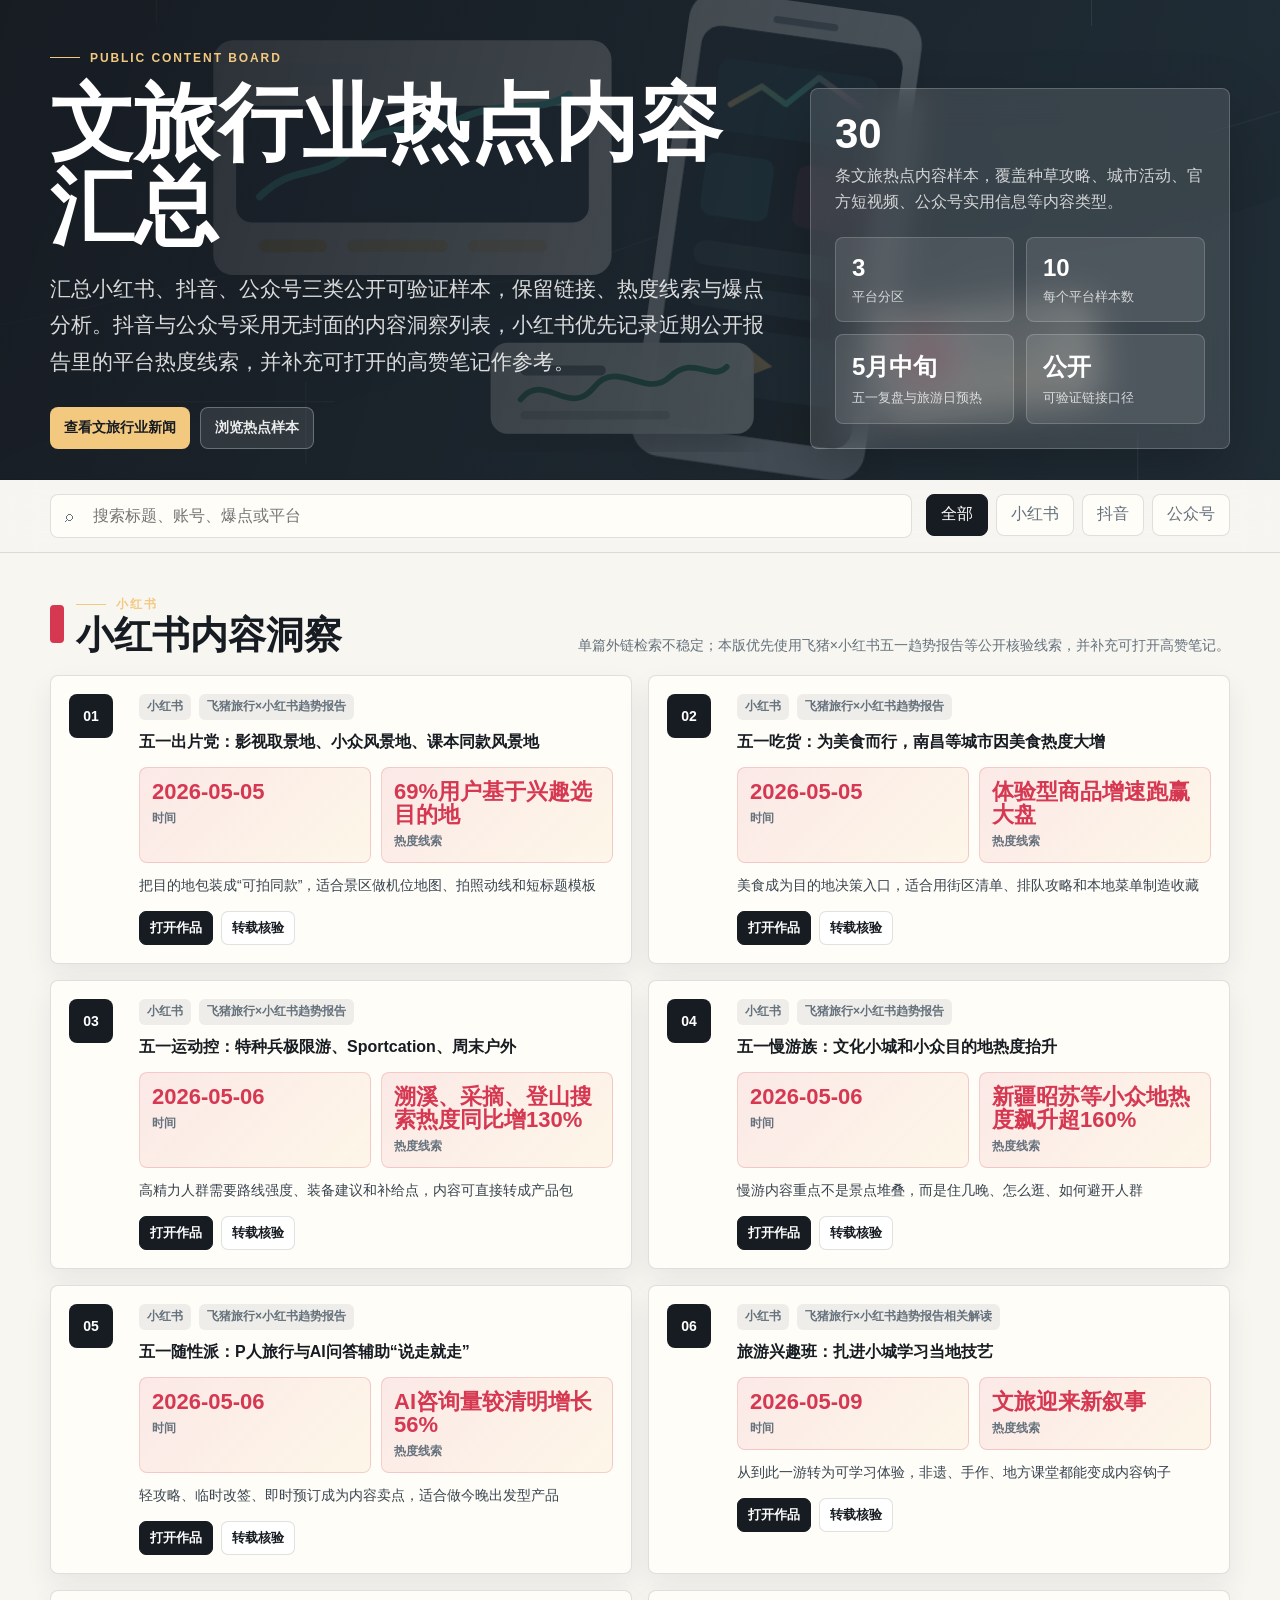
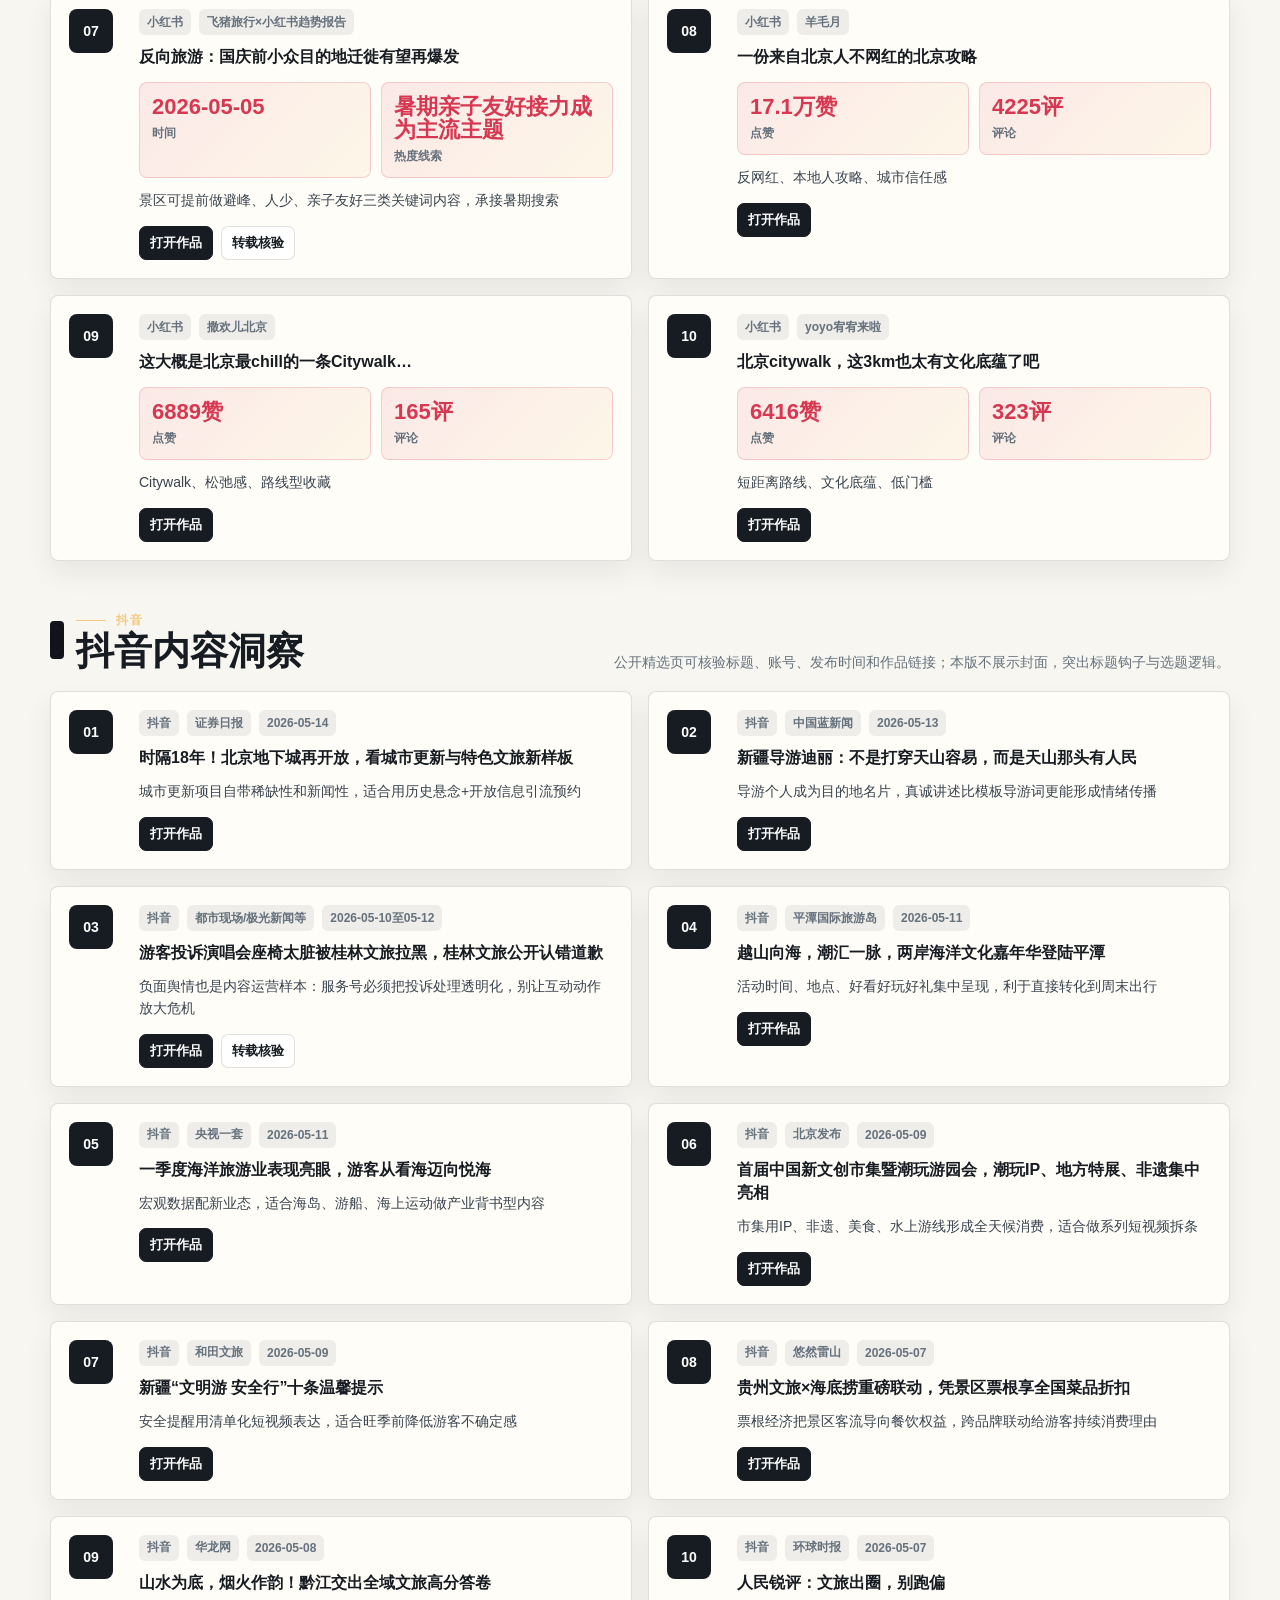
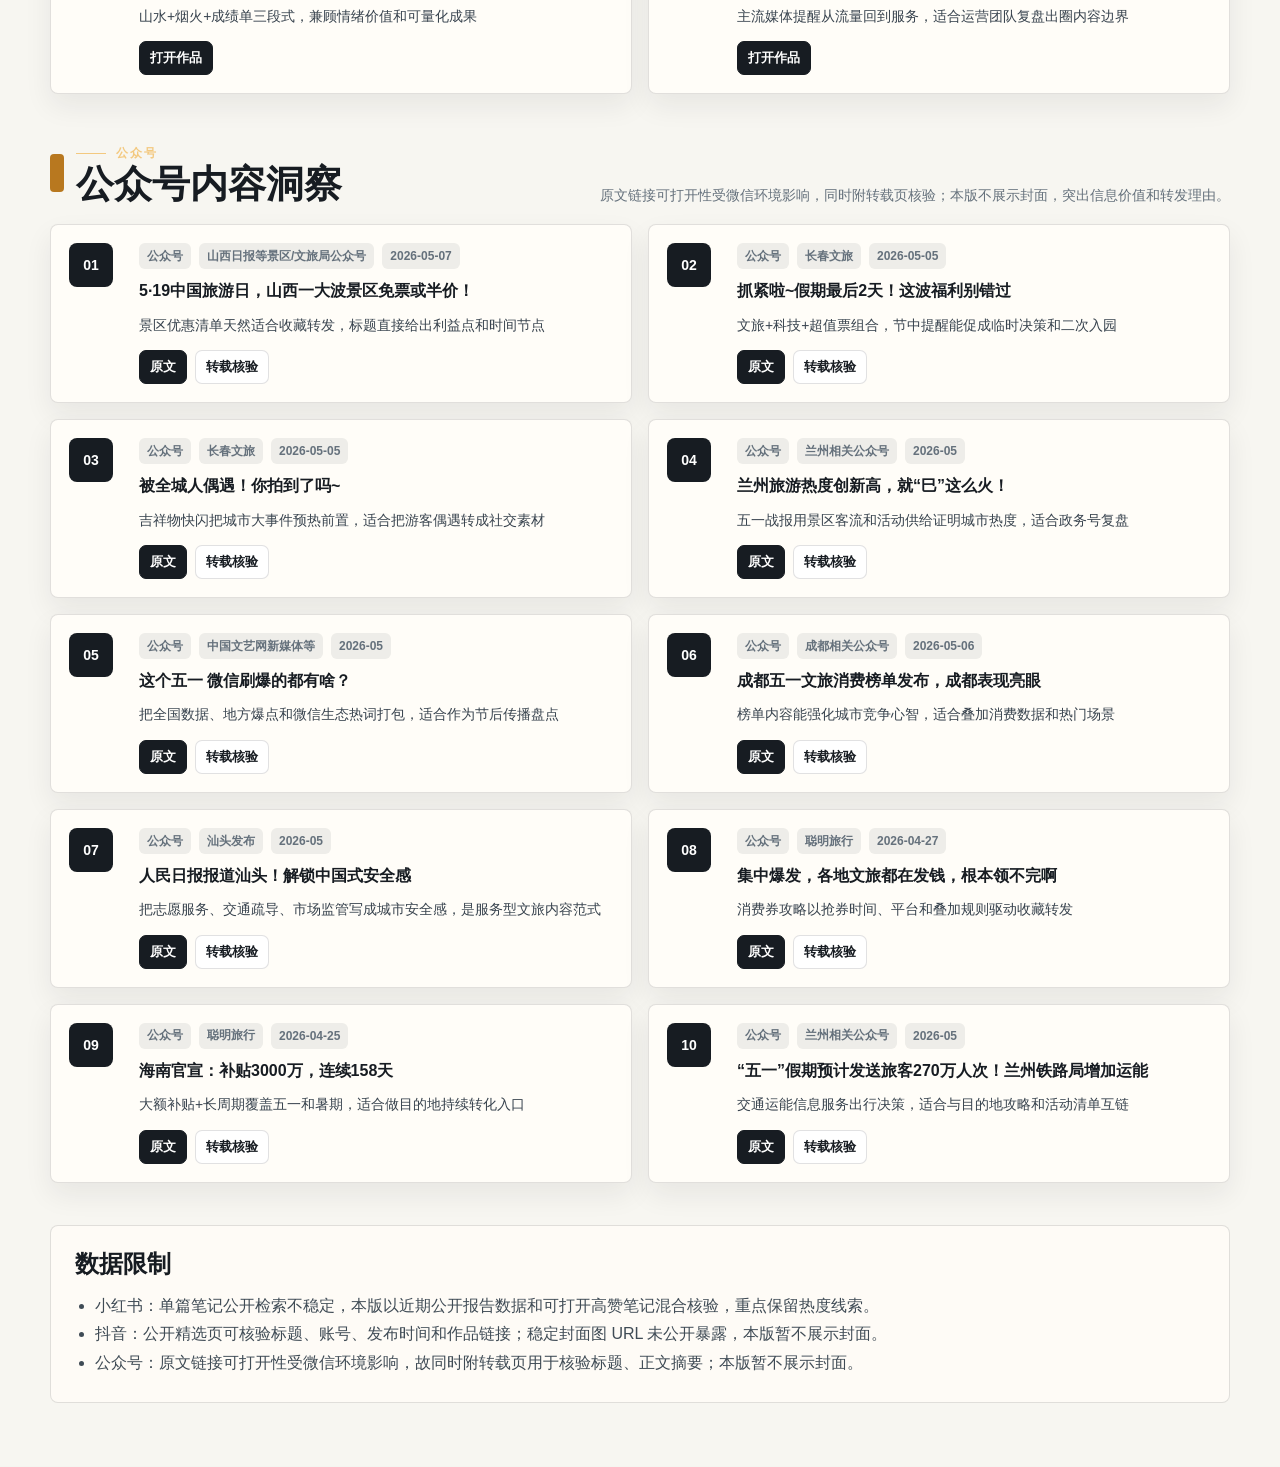
==== commit eacd7e4e: "Refresh cultural tourism content insights" ====
--- a/wenlv_baokuan.html
+++ b/wenlv_baokuan.html
@@ -664,7 +664,7 @@
             <div class="hero-metrics">
               <div class="metric"><b>3</b><small>平台分区</small></div>
               <div class="metric"><b>10</b><small>每个平台样本数</small></div>
-              <div class="metric"><b>5月</b><small>以五一后和旅游日预热为主</small></div>
+              <div class="metric"><b>5月中旬</b><small>五一复盘与旅游日预热</small></div>
               <div class="metric"><b>公开</b><small>可验证链接口径</small></div>
             </div>
           </aside>
@@ -706,47 +706,47 @@
           platform: "小红书",
           note: "单篇外链检索不稳定；本版优先使用飞猪×小红书五一趋势报告等公开核验线索，并补充可打开高赞笔记。",
           items: [
-            ["五一出片党：影视取景地、小众风景地、课本同款风景地", "飞猪旅行×小红书趋势报告", "2026-05-05 / 69%用户基于兴趣选目的地", "", "https://www.traveldaily.cn/article/189879/", "https://finance.sina.com.cn/roll/2026-05-05/doc-inhwvumi4107171.shtml", "把目的地包装成“可拍同款”，适合景区做机位地图、拍照动线和短标题模板"],
+            ["五一出片党：影视取景地、小众风景地、课本同款风景地", "飞猪旅行×小红书趋势报告", "2026-05-05 / 69%用户基于兴趣选目的地", "", "https://finance.sina.com.cn/roll/2026-05-05/doc-inhwvumi4107171.shtml", "https://www.cntour.cn/h-nd-4068.html", "把目的地包装成“可拍同款”，适合景区做机位地图、拍照动线和短标题模板"],
             ["五一吃货：为美食而行，南昌等城市因美食热度大增", "飞猪旅行×小红书趋势报告", "2026-05-05 / 体验型商品增速跑赢大盘", "", "https://finance.sina.com.cn/tech/roll/2026-05-05/doc-inhwvytf9767747.shtml", "https://www.cntour.cn/h-nd-4068.html", "美食成为目的地决策入口，适合用街区清单、排队攻略和本地菜单制造收藏"],
-            ["五一运动控：特种兵极限游、Sportcation、周末户外走向大众", "飞猪旅行×小红书趋势报告", "2026-05-05 / 运动度假热度上升", "", "https://www.traveldaily.cn/article/189879/", "https://www.ce.cn/cysc/newmain/yc/jsxw/202605/t20260506_2947381.shtml", "“高精力人群”需要路线强度、装备建议和补给点，内容可直接转化成产品包"],
-            ["五一慢游族：文化小城和小众目的地热度抬升", "飞猪旅行×小红书趋势报告", "2026-05-05 / 新疆昭苏等小众地热度飙升超160%", "", "https://www.cntour.cn/h-nd-4068.html", "https://news.china.com.cn/2026-05/06/content_118478945.html", "慢游内容重点不是景点堆叠，而是住几晚、怎么逛、如何避开人群"],
-            ["五一随性派：P人旅行与AI问答辅助“说走就走”", "飞猪旅行×小红书趋势报告", "2026-05-05 / AI咨询量较清明增长56%", "", "https://www.guandian.cn/article/20260506/559141.html", "https://finance.sina.com.cn/tob/2026-05-06/doc-inhwycsa8251456.shtml?froms=ggmp", "轻攻略、临时改签、即时预订成为内容卖点，适合做“今晚出发”型产品"],
-            ["旅游攻略搜索：57%的攻略获取来源于搜索", "飞猪旅行×小红书趋势报告", "2026-05-05 / 搜索到下单周期缩短", "", "https://finance.sina.com.cn/roll/2026-05-05/doc-inhwvumi4107171.shtml", "https://www.stcn.com/article/detail/3894255.html", "标题必须覆盖目的地+人群+场景关键词，笔记承担搜索承接和交易前解释"],
+            ["五一运动控：特种兵极限游、Sportcation、周末户外", "飞猪旅行×小红书趋势报告", "2026-05-06 / 溯溪、采摘、登山搜索热度同比增130%", "", "https://k.sina.com.cn/article_6192937794_17120bb4202002ps5e.html", "https://www.ce.cn/cysc/newmain/yc/jsxw/202605/t20260506_2947381.shtml", "高精力人群需要路线强度、装备建议和补给点，内容可直接转成产品包"],
+            ["五一慢游族：文化小城和小众目的地热度抬升", "飞猪旅行×小红书趋势报告", "2026-05-06 / 新疆昭苏等小众地热度飙升超160%", "", "https://www.cntour.cn/h-nd-4068.html", "https://news.china.com.cn/2026-05/06/content_118478945.html", "慢游内容重点不是景点堆叠，而是住几晚、怎么逛、如何避开人群"],
+            ["五一随性派：P人旅行与AI问答辅助“说走就走”", "飞猪旅行×小红书趋势报告", "2026-05-06 / AI咨询量较清明增长56%", "", "https://www.guandian.cn/article/20260506/559141.html", "https://news.pconline.com.cn/2144/21443771.html", "轻攻略、临时改签、即时预订成为内容卖点，适合做今晚出发型产品"],
+            ["旅游兴趣班：扎进小城学习当地技艺", "飞猪旅行×小红书趋势报告相关解读", "2026-05-09 / 文旅迎来新叙事", "", "https://k.sina.com.cn/article_6192937794_17120bb4202002ps5e.html", "https://www.ctnews.com.cn/paper/att/202605/06/a1eddfa0-cd25-41c2-b77b-ba91cf0702f7.pdf", "从到此一游转为可学习体验，非遗、手作、地方课堂都能变成内容钩子"],
+            ["反向旅游：国庆前小众目的地迁徙有望再爆发", "飞猪旅行×小红书趋势报告", "2026-05-05 / 暑期亲子友好接力成为主流主题", "", "https://finance.sina.com.cn/roll/2026-05-05/doc-inhwvumi4107171.shtml", "https://www.stcn.com/article/detail/3894255.html", "景区可提前做避峰、人少、亲子友好三类关键词内容，承接暑期搜索"],
             ["一份来自北京人不网红的北京攻略", "羊毛月", "17.1万赞 / 4225评", "https://sns-webpic.xhscdn.com/1000g0082e5og05mh00004buiegtu9cg4ok33pv8?imageView2/2/w/540/format/jpg", "https://www.xiaohongshu.com/explore/644f9cb70000000012033fc2", "", "反网红、本地人攻略、城市信任感"],
             ["这大概是北京最chill的一条Citywalk…", "撒欢儿北京", "6889赞 / 165评", "https://sns-webpic.xhscdn.com/1000g0082n1br3n8ji0005n9lc4ilmfvtu1ujr20?imageView2/2/w/540/format/jpg", "https://www.xiaohongshu.com/explore/6498370d000000002701184f", "", "Citywalk、松弛感、路线型收藏"],
-            ["北京citywalk，这3km也太有文化底蕴了吧", "yoyo宥宥来啦", "6416赞 / 323评", "https://sns-webpic.xhscdn.com/1040g00830om7vsk03g00400r2sha5gra81akkkg?imageView2/2/w/540/format/jpg", "https://www.xiaohongshu.com/explore/64f8604a000000001f03ca4d", "", "短距离路线、文化底蕴、低门槛"],
-            ["真的建议大家去这个博物馆看一看", "姜千渝", "3247赞 / 126评", "https://sns-webpic.xhscdn.com/1000g0082po8lc0qk80005nic366082h7kaof338?imageView2/2/w/540/format/jpg", "https://www.xiaohongshu.com/explore/64ae762d000000001002836a", "", "博物馆种草、强建议句式"]
+            ["北京citywalk，这3km也太有文化底蕴了吧", "yoyo宥宥来啦", "6416赞 / 323评", "https://sns-webpic.xhscdn.com/1040g00830om7vsk03g00400r2sha5gra81akkkg?imageView2/2/w/540/format/jpg", "https://www.xiaohongshu.com/explore/64f8604a000000001f03ca4d", "", "短距离路线、文化底蕴、低门槛"]
           ]
         },
         {
           platform: "抖音",
           note: "公开精选页可核验标题、账号、发布时间和作品链接；本版不展示封面，突出标题钩子与选题逻辑。",
           items: [
-            ["“五一”假期北京接待游客1882.7万人次，文旅消费再创新高", "北京发布", "2026-05-06", "", "https://jingxuan.douyin.com/m/video/7636616642478361892", "", "官方战报视频化，用核心数据证明城市热度，适合节后复盘传播"],
-            ["2026五一出游报告出炉 文旅综合实力持续出圈", "陕西都市快报", "2026-05-05", "", "https://jingxuan.douyin.com/m/video/7636295911420725641", "", "用报告口径包装区域热度，短时长新闻切片便于扩散"],
-            ["山水为底，烟火作韵！黔江交出全域文旅高分答卷", "华龙网", "2026-05-08", "", "https://jingxuan.douyin.com/m/video/7637466030385679651", "", "“山水+烟火+成绩单”三段式，兼顾情绪和可量化成果"],
-            ["哈尔滨文旅消费券来啦！领券用券超简单，千万别错过", "抖音生活服务", "2026-05-01", "", "https://jingxuan.douyin.com/m/video/7634870458684852863", "", "消费券内容强调领取路径，强实用信息比口号更易转化"],
-            ["八达岭“五一”首日客流平稳有序", "青流视频", "2026-05-01", "", "https://jingxuan.douyin.com/m/video/7634839108384312639", "", "热门景区大客流下突出秩序、安全和服务保障，缓解游客顾虑"],
-            ["五一水上出行旅客量同比增长6.8%，水上旅游加速升级", "央视一套", "2026-05-05", "", "https://jingxuan.douyin.com/m/video/7636386075048430911", "", "把水上观光升级为船票+演艺+非遗体验，提供产品组合范式"],
-            ["广西民族博物馆“五一”非遗民族展览及活动", "南宁文旅", "2026-05-01", "", "https://jingxuan.douyin.com/m/video/7634854450896588068", "", "博物馆假日内容不只看展，用非遗展演提升亲子和年轻客群停留"],
-            ["“五一”假期来马山，演出、攀岩、夜市样样精彩", "南宁文旅", "2026-05-01", "", "https://jingxuan.douyin.com/m/video/7634853566703832356", "", "县域目的地用活动合集降低决策成本，适合做一日多场景路线"],
-            ["2026年五一黄金周，欢迎走进田园都市、文化名城漳州", "海博TV·福建发布", "2026-05-01", "", "https://jingxuan.douyin.com/m/video/7634859041210092846", "", "省级媒体把城市定位、促消费和山海烟火打包，适合区域形象传播"],
-            ["“五一”文旅氛围浓 大祥区宝庆里花鼓戏表演烟火盛", "新湖南", "2026-05-03", "", "https://jingxuan.douyin.com/m/video/7635537519678115237", "", "地方戏曲进入街区夜间场景，兼具文化传承和市民休闲属性"]
+            ["时隔18年！北京地下城再开放，看城市更新与特色文旅新样板", "证券日报", "2026-05-14", "", "https://jingxuan.douyin.com/m/video/7639667815565331755", "", "城市更新项目自带稀缺性和新闻性，适合用历史悬念+开放信息引流预约"],
+            ["新疆导游迪丽：不是打穿天山容易，而是天山那头有人民", "中国蓝新闻", "2026-05-13", "", "https://jingxuan.douyin.com/m/video/7639222459463388443", "", "导游个人成为目的地名片，真诚讲述比模板导游词更能形成情绪传播"],
+            ["游客投诉演唱会座椅太脏被桂林文旅拉黑，桂林文旅公开认错道歉", "都市现场/极光新闻等", "2026-05-10至05-12", "", "https://jingxuan.douyin.com/m/video/7637935099043941642", "https://jingxuan.douyin.com/m/video/7638472543905589413", "负面舆情也是内容运营样本：服务号必须把投诉处理透明化，别让互动动作放大危机"],
+            ["越山向海，潮汇一脉，两岸海洋文化嘉年华登陆平潭", "平潭国际旅游岛", "2026-05-11", "", "https://jingxuan.douyin.com/m/video/7638547501150145826", "", "活动时间、地点、好看好玩好礼集中呈现，利于直接转化到周末出行"],
+            ["一季度海洋旅游业表现亮眼，游客从看海迈向悦海", "央视一套", "2026-05-11", "", "https://jingxuan.douyin.com/m/video/7638632776933133606", "", "宏观数据配新业态，适合海岛、游船、海上运动做产业背书型内容"],
+            ["首届中国新文创市集暨潮玩游园会，潮玩IP、地方特展、非遗集中亮相", "北京发布", "2026-05-09", "", "https://jingxuan.douyin.com/m/video/7637878632467172660", "", "市集用IP、非遗、美食、水上游线形成全天候消费，适合做系列短视频拆条"],
+            ["新疆“文明游 安全行”十条温馨提示", "和田文旅", "2026-05-09", "", "https://jingxuan.douyin.com/m/video/7637752726004272390", "", "安全提醒用清单化短视频表达，适合旺季前降低游客不确定感"],
+            ["贵州文旅×海底捞重磅联动，凭景区票根享全国菜品折扣", "悠然雷山", "2026-05-07", "", "https://jingxuan.douyin.com/m/video/7637076161084057482", "", "票根经济把景区客流导向餐饮权益，跨品牌联动给游客持续消费理由"],
+            ["山水为底，烟火作韵！黔江交出全域文旅高分答卷", "华龙网", "2026-05-08", "", "https://jingxuan.douyin.com/m/video/7637466030385679651", "", "山水+烟火+成绩单三段式，兼顾情绪价值和可量化成果"],
+            ["人民锐评：文旅出圈，别跑偏", "环球时报", "2026-05-07", "", "https://jingxuan.douyin.com/m/video/7636990274333445414", "", "主流媒体提醒从流量回到服务，适合运营团队复盘出圈内容边界"]
           ]
         },
         {
           platform: "公众号",
           note: "原文链接可打开性受微信环境影响，同时附转载页核验；本版不展示封面，突出信息价值和转发理由。",
           items: [
-            ["5·19中国旅游日，山西一大波景区免票或半价！", "山西日报等景区/文旅局公众号", "2026-05", "", "https://mp.weixin.qq.com/s/fQxuMaO7vyB1zqRB2VZ0Ow", "https://china.huanqiu.com/article/4RXuUcZTzHc", "景区优惠清单天然适合收藏转发，标题直接给出利益点"],
+            ["5·19中国旅游日，山西一大波景区免票或半价！", "山西日报等景区/文旅局公众号", "2026-05-07", "", "https://mp.weixin.qq.com/s/fQxuMaO7vyB1zqRB2VZ0Ow", "https://china.huanqiu.com/article/4RXuUcZTzHc", "景区优惠清单天然适合收藏转发，标题直接给出利益点和时间节点"],
+            ["抓紧啦~假期最后2天！这波福利别错过", "长春文旅", "2026-05-05", "", "https://mp.weixin.qq.com/s/DwLT_LEf6wJzibT6h0QtVw", "https://m.thepaper.cn/newsDetail_forward_33097687", "文旅+科技+超值票组合，节中提醒能促成临时决策和二次入园"],
+            ["被全城人偶遇！你拍到了吗~", "长春文旅", "2026-05-05", "", "https://mp.weixin.qq.com/s/32_a87ny4tA1o5heJI4aeg", "https://m.thepaper.cn/newsDetail_forward_33099646", "吉祥物快闪把城市大事件预热前置，适合把游客偶遇转成社交素材"],
             ["兰州旅游热度创新高，就“巳”这么火！", "兰州相关公众号", "2026-05", "", "https://mp.weixin.qq.com/s/--Ztk9mS3hb730MfM8Arng", "https://www.cn-zsw.com/sys-nd/12733.html", "五一战报用景区客流和活动供给证明城市热度，适合政务号复盘"],
             ["这个五一 微信刷爆的都有啥？", "中国文艺网新媒体等", "2026-05", "", "https://mp.weixin.qq.com/s/HVG3oZNn0fL7Gwr0_r0yQw", "https://www.cn-zsw.com/sys-nd/12747.html", "把全国数据、地方爆点和微信生态热词打包，适合作为节后传播盘点"],
-            ["成都五一文旅消费榜单发布，成都表现亮眼", "成都相关公众号", "2026-05", "", "https://mp.weixin.qq.com/s/csOjOpVCtVuHnlQGkn2u-Q", "https://news.chengdu.cn/2026/0506/69fa98ef8f007a160c63546c.shtml", "榜单内容能强化城市竞争心智，适合叠加消费数据和热门场景"],
+            ["成都五一文旅消费榜单发布，成都表现亮眼", "成都相关公众号", "2026-05-06", "", "https://mp.weixin.qq.com/s/csOjOpVCtVuHnlQGkn2u-Q", "https://news.chengdu.cn/2026/0506/69fa98ef8f007a160c63546c.shtml", "榜单内容能强化城市竞争心智，适合叠加消费数据和热门场景"],
+            ["人民日报报道汕头！解锁中国式安全感", "汕头发布", "2026-05", "", "https://mp.weixin.qq.com/s/mqlctGscwbXCdpk7l0DuRA", "https://www.stu.edu.cn/info/1088/52556.htm", "把志愿服务、交通疏导、市场监管写成城市安全感，是服务型文旅内容范式"],
             ["集中爆发，各地文旅都在发钱，根本领不完啊", "聪明旅行", "2026-04-27", "", "http://mp.weixin.qq.com/s?__biz=MzIyMDM0OTIzNg==&mid=2247518896&idx=1&sn=7d427ba57b7477f128cb193defac21ab&", "https://www.xinfinite.net/t/topic/19108", "消费券攻略以抢券时间、平台和叠加规则驱动收藏转发"],
             ["海南官宣：补贴3000万，连续158天", "聪明旅行", "2026-04-25", "", "http://mp.weixin.qq.com/s?__biz=MzIyMDM0OTIzNg==&mid=2247518732&idx=1&sn=c573ef04f3c1c7759e84f5b33d924f7f&", "https://www.xinfinite.net/t/topic/19062", "大额补贴+长周期覆盖五一和暑期，适合做目的地持续转化入口"],
-            ["我市文旅推出8条“烟火兰州”主题旅游线路", "兰州相关公众号", "2026-04", "", "https://mp.weixin.qq.com/s/8XO8qvYGgp_ZIcJDuT3ONA", "https://cn-zsw.com/sys-nd/8605.html", "线路攻略把烟火气、黄河游和城市漫游打包，实用性强"],
-            ["全民阅读周：跟着图书去旅行，成都联动五区文旅场景", "成都相关公众号", "2026-04", "", "https://mp.weixin.qq.com/s/lXD6VNWthzRnO7zORwAf3g", "https://news.chengdu.cn/2026/0420/69e5711bfd86943d35ce3c4c.shtml", "阅读、非遗、科技和城市空间融合，适合做低成本文化活动IP"],
-            ["全国多个景区近期可免费游玩！有你想去的吗？", "看点资讯等", "2026-04", "", "https://mp.weixin.qq.com/s/IpisU-w9ZBxXbzfP5W2QlA", "https://cj.sina.com.cn/articles/view/7879922979/1d5ae152301901qla8?froms=ggmp", "免票清单具有强转发理由，但需要在正文明确时间和适用人群"],
             ["“五一”假期预计发送旅客270万人次！兰州铁路局增加运能", "兰州相关公众号", "2026-05", "", "https://mp.weixin.qq.com/s/6TLABwd_AR1woo6l89TGHA", "https://www.cn-zsw.com/sys-nd/12692.html", "交通运能信息服务出行决策，适合与目的地攻略和活动清单互链"]
           ]
         }
@@ -796,10 +796,13 @@
 
       function renderXhsStats(value) {
         const stats = parseXhsStats(value);
+        const isEngagement = String(stats.likes).includes("赞") || String(stats.comments).includes("评");
+        const leftLabel = isEngagement ? "点赞" : "时间";
+        const rightLabel = isEngagement ? "评论" : "热度线索";
         return `
           <div class="xhs-stats" aria-label="小红书赞评数据">
-            <div class="xhs-stat"><b>${escapeHtml(stats.likes)}</b><span>点赞</span></div>
-            <div class="xhs-stat"><b>${escapeHtml(stats.comments)}</b><span>评论</span></div>
+            <div class="xhs-stat"><b>${escapeHtml(stats.likes)}</b><span>${leftLabel}</span></div>
+            <div class="xhs-stat"><b>${escapeHtml(stats.comments)}</b><span>${rightLabel}</span></div>
           </div>
         `;
       }
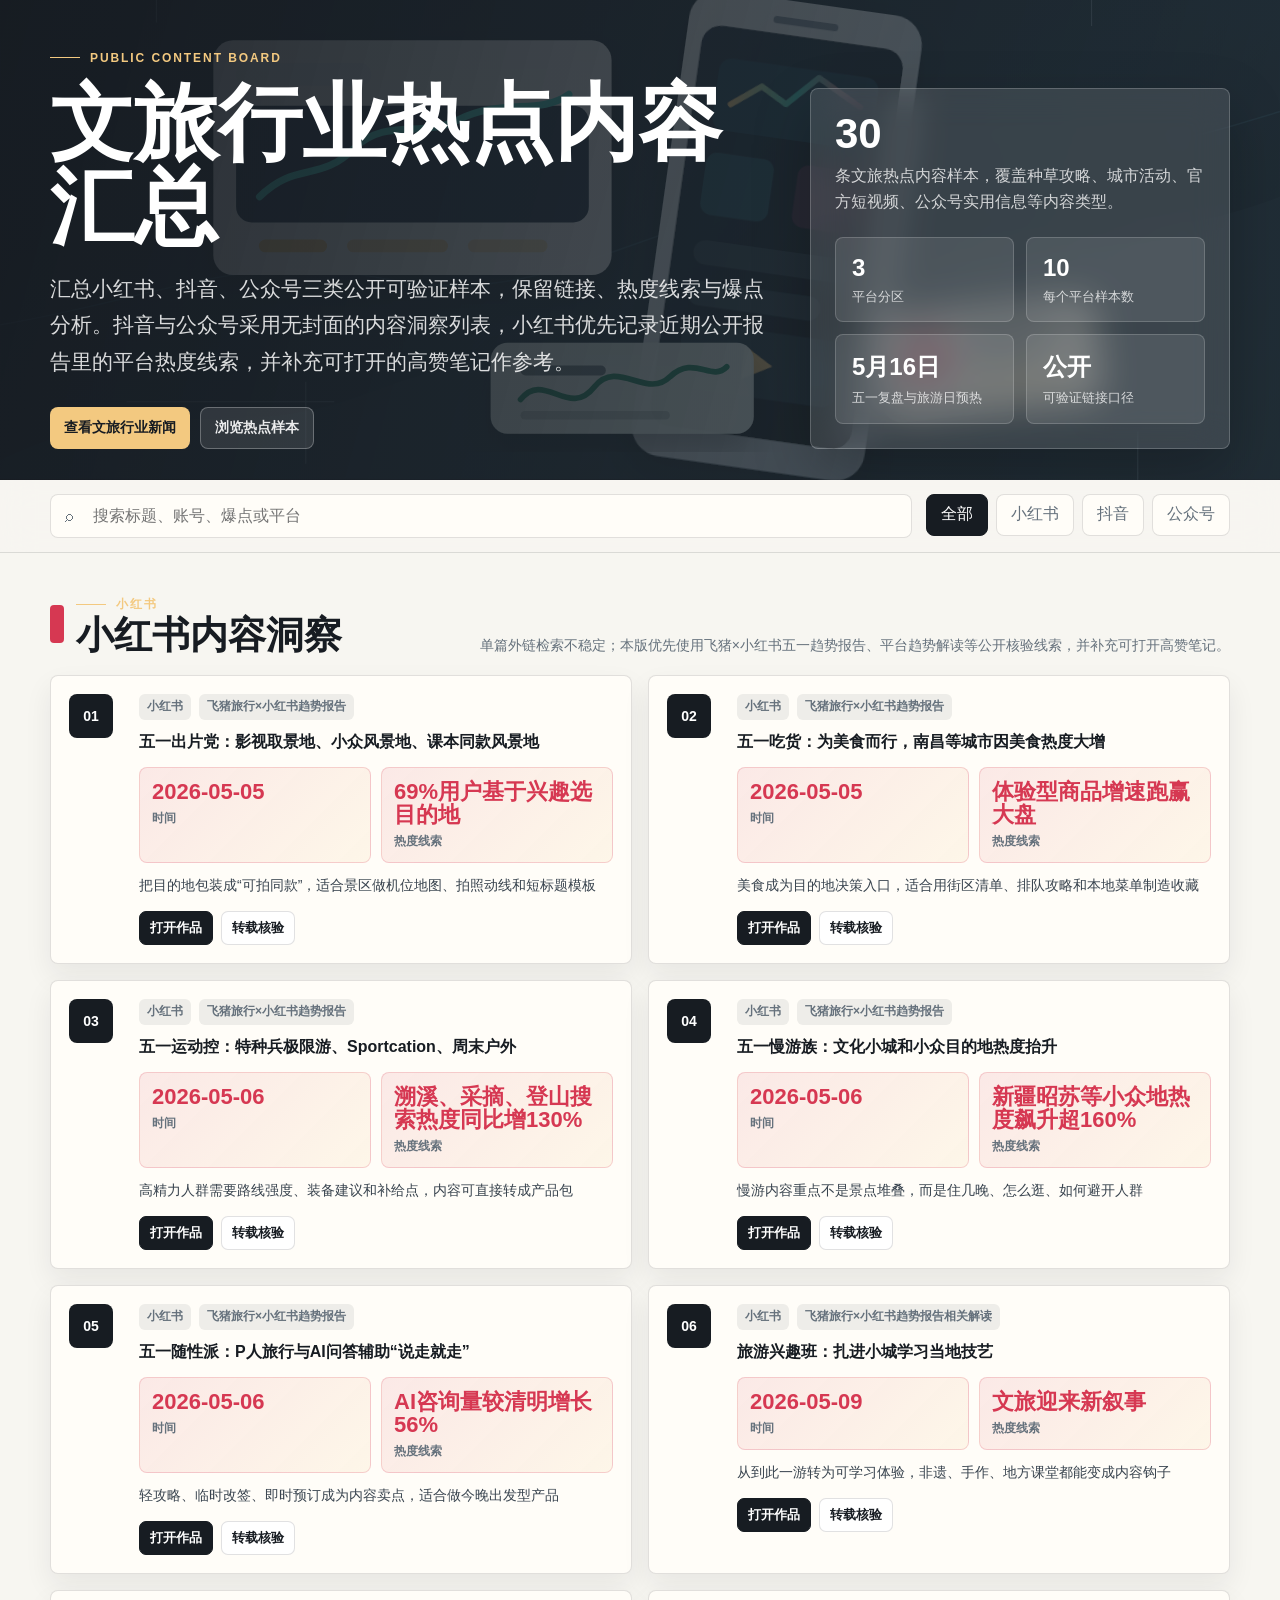
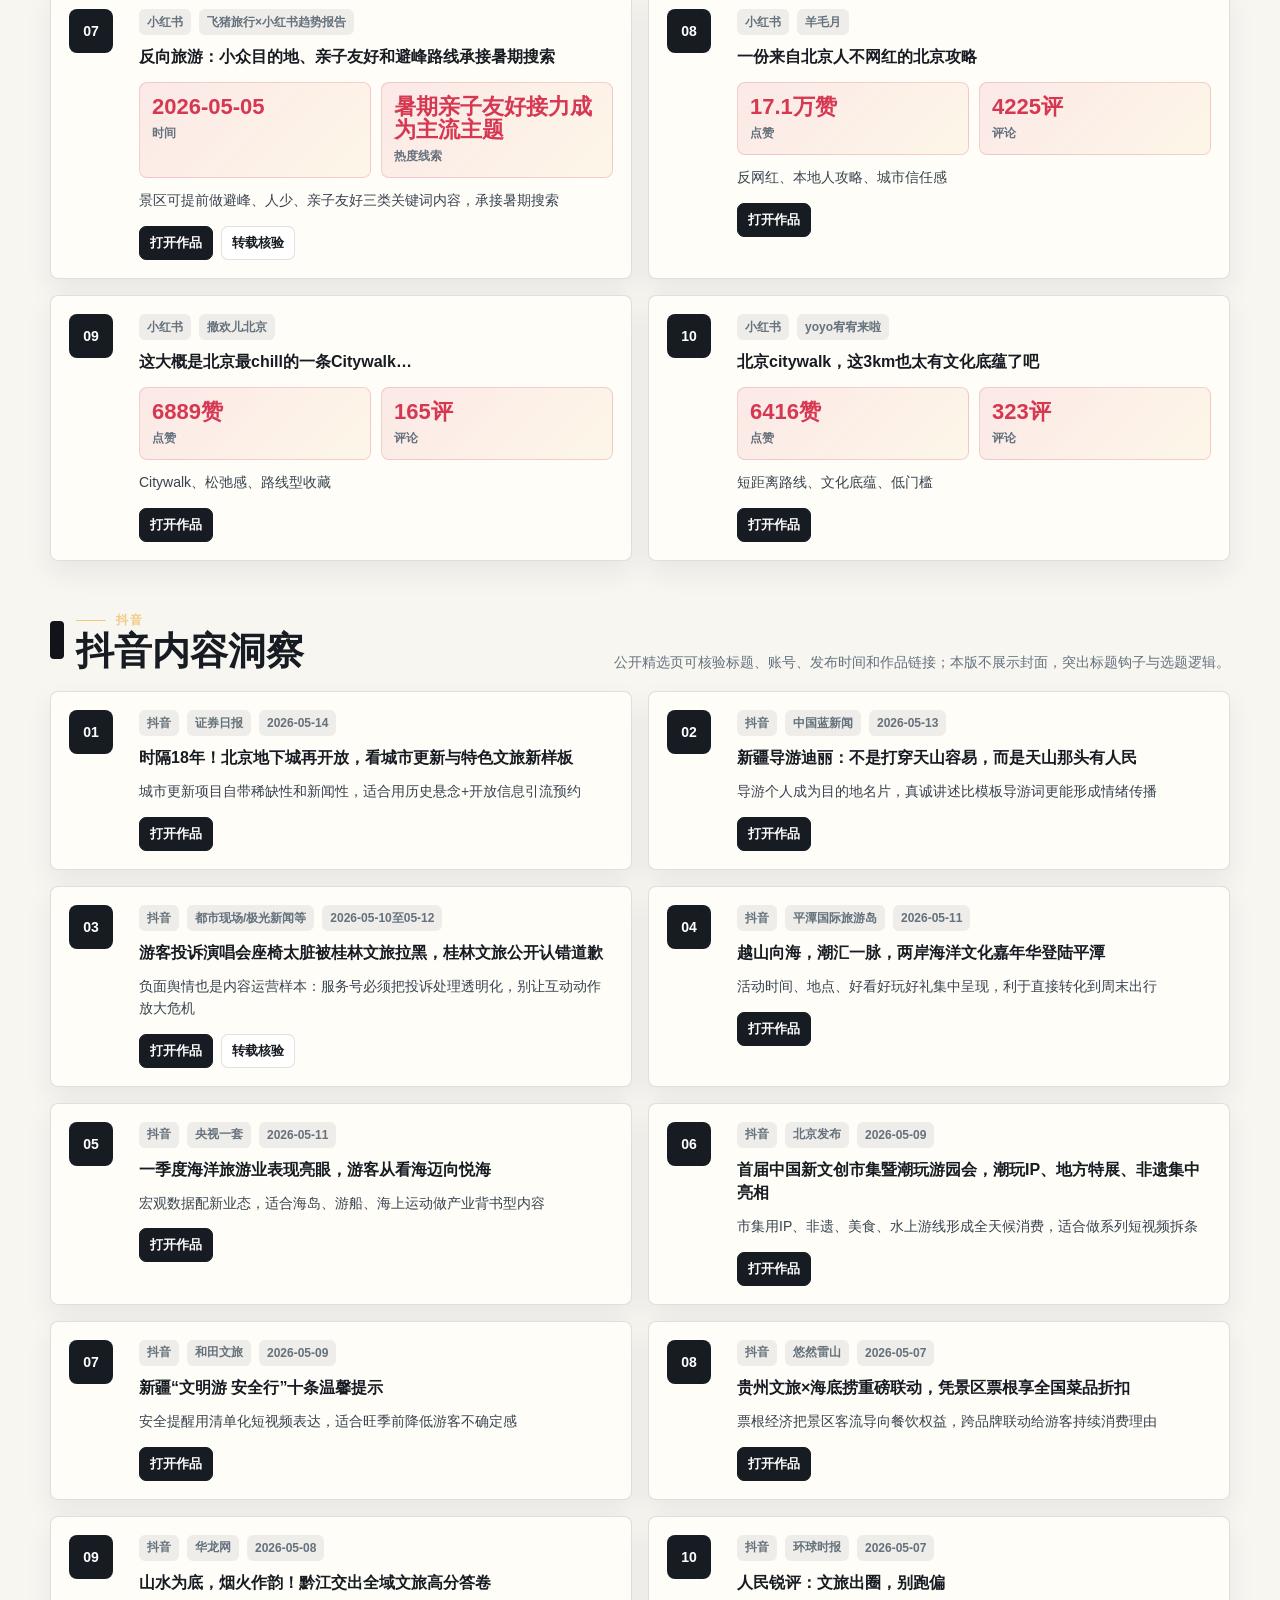
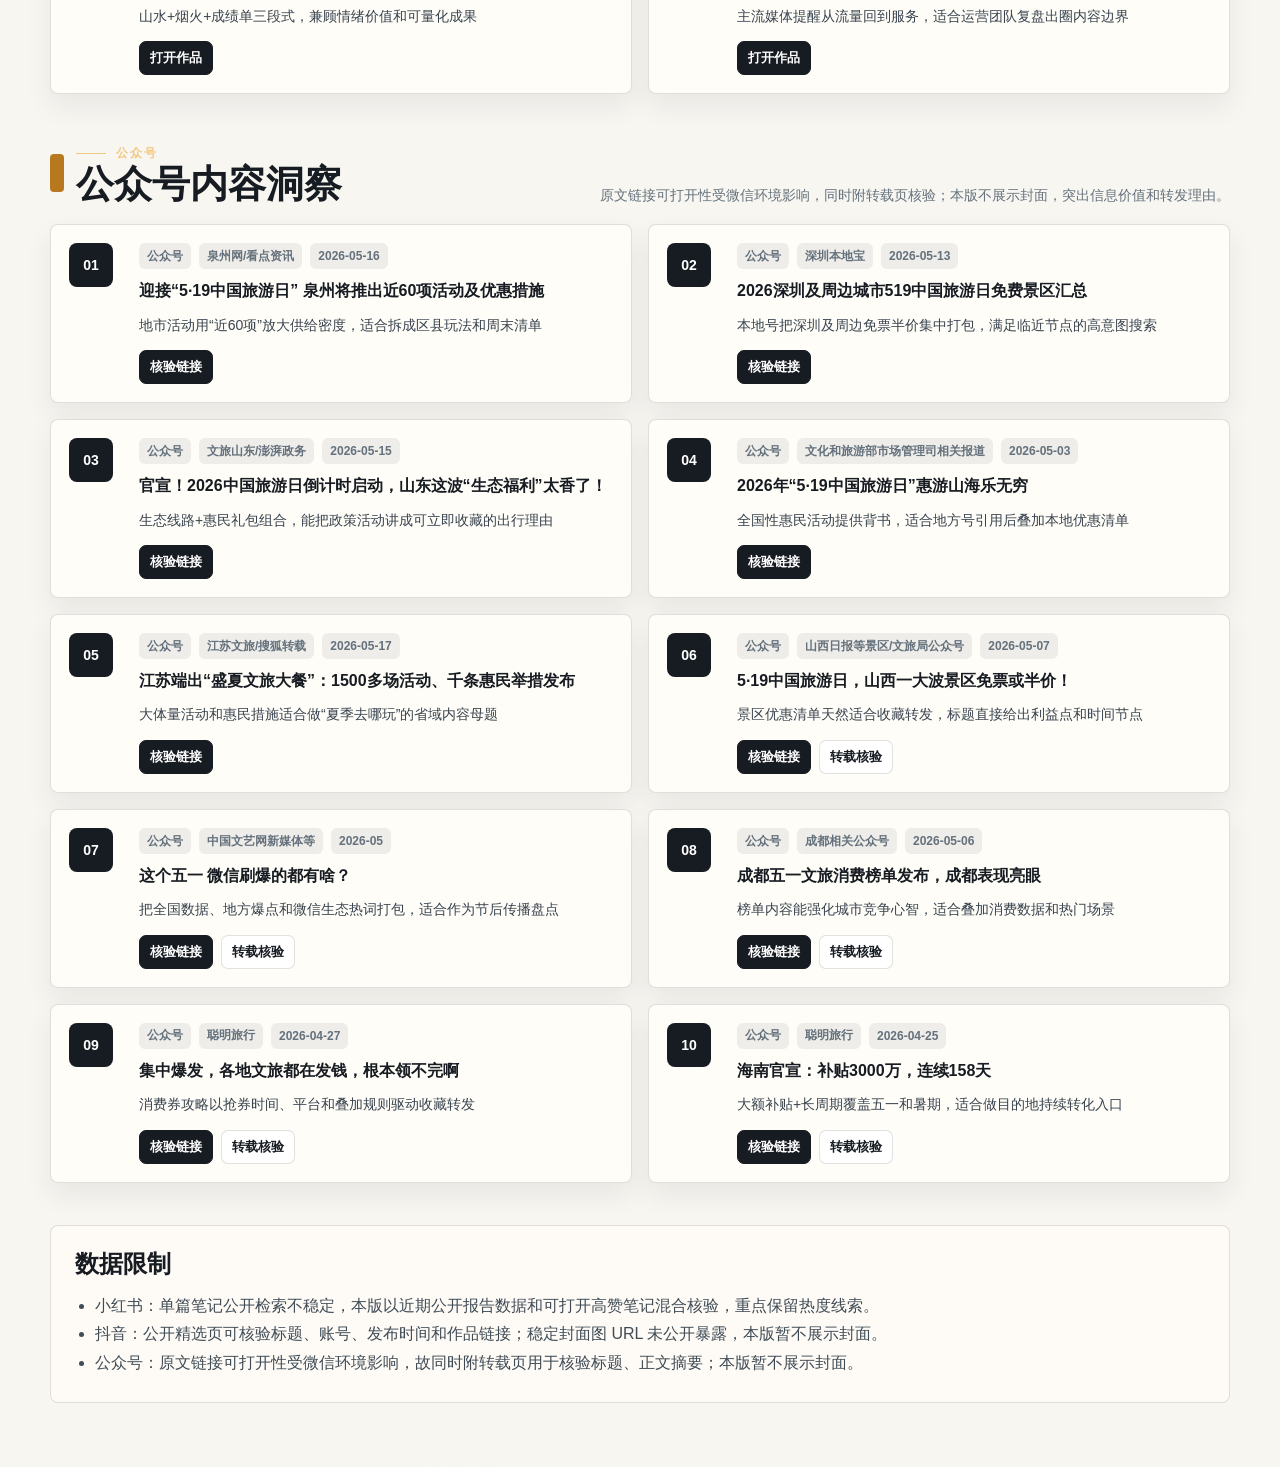
==== commit 31c4c66c: "Refresh cultural tourism hot content board" ====
--- a/wenlv_baokuan.html
+++ b/wenlv_baokuan.html
@@ -664,7 +664,7 @@
             <div class="hero-metrics">
               <div class="metric"><b>3</b><small>平台分区</small></div>
               <div class="metric"><b>10</b><small>每个平台样本数</small></div>
-              <div class="metric"><b>5月中旬</b><small>五一复盘与旅游日预热</small></div>
+              <div class="metric"><b>5月16日</b><small>五一复盘与旅游日预热</small></div>
               <div class="metric"><b>公开</b><small>可验证链接口径</small></div>
             </div>
           </aside>
@@ -704,7 +704,7 @@
       const content = [
         {
           platform: "小红书",
-          note: "单篇外链检索不稳定；本版优先使用飞猪×小红书五一趋势报告等公开核验线索，并补充可打开高赞笔记。",
+          note: "单篇外链检索不稳定；本版优先使用飞猪×小红书五一趋势报告、平台趋势解读等公开核验线索，并补充可打开高赞笔记。",
           items: [
             ["五一出片党：影视取景地、小众风景地、课本同款风景地", "飞猪旅行×小红书趋势报告", "2026-05-05 / 69%用户基于兴趣选目的地", "", "https://finance.sina.com.cn/roll/2026-05-05/doc-inhwvumi4107171.shtml", "https://www.cntour.cn/h-nd-4068.html", "把目的地包装成“可拍同款”，适合景区做机位地图、拍照动线和短标题模板"],
             ["五一吃货：为美食而行，南昌等城市因美食热度大增", "飞猪旅行×小红书趋势报告", "2026-05-05 / 体验型商品增速跑赢大盘", "", "https://finance.sina.com.cn/tech/roll/2026-05-05/doc-inhwvytf9767747.shtml", "https://www.cntour.cn/h-nd-4068.html", "美食成为目的地决策入口，适合用街区清单、排队攻略和本地菜单制造收藏"],
@@ -712,7 +712,7 @@
             ["五一慢游族：文化小城和小众目的地热度抬升", "飞猪旅行×小红书趋势报告", "2026-05-06 / 新疆昭苏等小众地热度飙升超160%", "", "https://www.cntour.cn/h-nd-4068.html", "https://news.china.com.cn/2026-05/06/content_118478945.html", "慢游内容重点不是景点堆叠，而是住几晚、怎么逛、如何避开人群"],
             ["五一随性派：P人旅行与AI问答辅助“说走就走”", "飞猪旅行×小红书趋势报告", "2026-05-06 / AI咨询量较清明增长56%", "", "https://www.guandian.cn/article/20260506/559141.html", "https://news.pconline.com.cn/2144/21443771.html", "轻攻略、临时改签、即时预订成为内容卖点，适合做今晚出发型产品"],
             ["旅游兴趣班：扎进小城学习当地技艺", "飞猪旅行×小红书趋势报告相关解读", "2026-05-09 / 文旅迎来新叙事", "", "https://k.sina.com.cn/article_6192937794_17120bb4202002ps5e.html", "https://www.ctnews.com.cn/paper/att/202605/06/a1eddfa0-cd25-41c2-b77b-ba91cf0702f7.pdf", "从到此一游转为可学习体验，非遗、手作、地方课堂都能变成内容钩子"],
-            ["反向旅游：国庆前小众目的地迁徙有望再爆发", "飞猪旅行×小红书趋势报告", "2026-05-05 / 暑期亲子友好接力成为主流主题", "", "https://finance.sina.com.cn/roll/2026-05-05/doc-inhwvumi4107171.shtml", "https://www.stcn.com/article/detail/3894255.html", "景区可提前做避峰、人少、亲子友好三类关键词内容，承接暑期搜索"],
+            ["反向旅游：小众目的地、亲子友好和避峰路线承接暑期搜索", "飞猪旅行×小红书趋势报告", "2026-05-05 / 暑期亲子友好接力成为主流主题", "", "https://finance.sina.com.cn/roll/2026-05-05/doc-inhwvumi4107171.shtml", "https://www.stcn.com/article/detail/3894255.html", "景区可提前做避峰、人少、亲子友好三类关键词内容，承接暑期搜索"],
             ["一份来自北京人不网红的北京攻略", "羊毛月", "17.1万赞 / 4225评", "https://sns-webpic.xhscdn.com/1000g0082e5og05mh00004buiegtu9cg4ok33pv8?imageView2/2/w/540/format/jpg", "https://www.xiaohongshu.com/explore/644f9cb70000000012033fc2", "", "反网红、本地人攻略、城市信任感"],
             ["这大概是北京最chill的一条Citywalk…", "撒欢儿北京", "6889赞 / 165评", "https://sns-webpic.xhscdn.com/1000g0082n1br3n8ji0005n9lc4ilmfvtu1ujr20?imageView2/2/w/540/format/jpg", "https://www.xiaohongshu.com/explore/6498370d000000002701184f", "", "Citywalk、松弛感、路线型收藏"],
             ["北京citywalk，这3km也太有文化底蕴了吧", "yoyo宥宥来啦", "6416赞 / 323评", "https://sns-webpic.xhscdn.com/1040g00830om7vsk03g00400r2sha5gra81akkkg?imageView2/2/w/540/format/jpg", "https://www.xiaohongshu.com/explore/64f8604a000000001f03ca4d", "", "短距离路线、文化底蕴、低门槛"]
@@ -738,16 +738,16 @@
           platform: "公众号",
           note: "原文链接可打开性受微信环境影响，同时附转载页核验；本版不展示封面，突出信息价值和转发理由。",
           items: [
+            ["迎接“5·19中国旅游日” 泉州将推出近60项活动及优惠措施", "泉州网/看点资讯", "2026-05-16", "", "https://cj.sina.com.cn/articles/view/1984895831/764f1b57020019cw6?froms=ggmp", "", "地市活动用“近60项”放大供给密度，适合拆成区县玩法和周末清单"],
+            ["2026深圳及周边城市519中国旅游日免费景区汇总", "深圳本地宝", "2026-05-13", "", "https://m.bendibao.com/show1001342.html", "", "本地号把深圳及周边免票半价集中打包，满足临近节点的高意图搜索"],
+            ["官宣！2026中国旅游日倒计时启动，山东这波“生态福利”太香了！", "文旅山东/澎湃政务", "2026-05-15", "", "https://m.thepaper.cn/newsDetail_forward_33183259", "", "生态线路+惠民礼包组合，能把政策活动讲成可立即收藏的出行理由"],
+            ["2026年“5·19中国旅游日”惠游山海乐无穷", "文化和旅游部市场管理司相关报道", "2026-05-03", "", "https://sx.china.com/m/ly/20002847/20260503/25999166.html", "", "全国性惠民活动提供背书，适合地方号引用后叠加本地优惠清单"],
+            ["江苏端出“盛夏文旅大餐”：1500多场活动、千条惠民举措发布", "江苏文旅/搜狐转载", "2026-05-17", "", "https://www.sohu.com/a/1023907790_121448078", "", "大体量活动和惠民措施适合做“夏季去哪玩”的省域内容母题"],
             ["5·19中国旅游日，山西一大波景区免票或半价！", "山西日报等景区/文旅局公众号", "2026-05-07", "", "https://mp.weixin.qq.com/s/fQxuMaO7vyB1zqRB2VZ0Ow", "https://china.huanqiu.com/article/4RXuUcZTzHc", "景区优惠清单天然适合收藏转发，标题直接给出利益点和时间节点"],
-            ["抓紧啦~假期最后2天！这波福利别错过", "长春文旅", "2026-05-05", "", "https://mp.weixin.qq.com/s/DwLT_LEf6wJzibT6h0QtVw", "https://m.thepaper.cn/newsDetail_forward_33097687", "文旅+科技+超值票组合，节中提醒能促成临时决策和二次入园"],
-            ["被全城人偶遇！你拍到了吗~", "长春文旅", "2026-05-05", "", "https://mp.weixin.qq.com/s/32_a87ny4tA1o5heJI4aeg", "https://m.thepaper.cn/newsDetail_forward_33099646", "吉祥物快闪把城市大事件预热前置，适合把游客偶遇转成社交素材"],
-            ["兰州旅游热度创新高，就“巳”这么火！", "兰州相关公众号", "2026-05", "", "https://mp.weixin.qq.com/s/--Ztk9mS3hb730MfM8Arng", "https://www.cn-zsw.com/sys-nd/12733.html", "五一战报用景区客流和活动供给证明城市热度，适合政务号复盘"],
             ["这个五一 微信刷爆的都有啥？", "中国文艺网新媒体等", "2026-05", "", "https://mp.weixin.qq.com/s/HVG3oZNn0fL7Gwr0_r0yQw", "https://www.cn-zsw.com/sys-nd/12747.html", "把全国数据、地方爆点和微信生态热词打包，适合作为节后传播盘点"],
             ["成都五一文旅消费榜单发布，成都表现亮眼", "成都相关公众号", "2026-05-06", "", "https://mp.weixin.qq.com/s/csOjOpVCtVuHnlQGkn2u-Q", "https://news.chengdu.cn/2026/0506/69fa98ef8f007a160c63546c.shtml", "榜单内容能强化城市竞争心智，适合叠加消费数据和热门场景"],
-            ["人民日报报道汕头！解锁中国式安全感", "汕头发布", "2026-05", "", "https://mp.weixin.qq.com/s/mqlctGscwbXCdpk7l0DuRA", "https://www.stu.edu.cn/info/1088/52556.htm", "把志愿服务、交通疏导、市场监管写成城市安全感，是服务型文旅内容范式"],
             ["集中爆发，各地文旅都在发钱，根本领不完啊", "聪明旅行", "2026-04-27", "", "http://mp.weixin.qq.com/s?__biz=MzIyMDM0OTIzNg==&mid=2247518896&idx=1&sn=7d427ba57b7477f128cb193defac21ab&", "https://www.xinfinite.net/t/topic/19108", "消费券攻略以抢券时间、平台和叠加规则驱动收藏转发"],
-            ["海南官宣：补贴3000万，连续158天", "聪明旅行", "2026-04-25", "", "http://mp.weixin.qq.com/s?__biz=MzIyMDM0OTIzNg==&mid=2247518732&idx=1&sn=c573ef04f3c1c7759e84f5b33d924f7f&", "https://www.xinfinite.net/t/topic/19062", "大额补贴+长周期覆盖五一和暑期，适合做目的地持续转化入口"],
-            ["“五一”假期预计发送旅客270万人次！兰州铁路局增加运能", "兰州相关公众号", "2026-05", "", "https://mp.weixin.qq.com/s/6TLABwd_AR1woo6l89TGHA", "https://www.cn-zsw.com/sys-nd/12692.html", "交通运能信息服务出行决策，适合与目的地攻略和活动清单互链"]
+            ["海南官宣：补贴3000万，连续158天", "聪明旅行", "2026-04-25", "", "http://mp.weixin.qq.com/s?__biz=MzIyMDM0OTIzNg==&mid=2247518732&idx=1&sn=c573ef04f3c1c7759e84f5b33d924f7f&", "https://www.xinfinite.net/t/topic/19062", "大额补贴+长周期覆盖五一和暑期，适合做目的地持续转化入口"]
           ]
         }
       ];
@@ -808,7 +808,7 @@
       }
 
       function renderLinks(item, platform) {
-        const primaryLabel = platform === "公众号" ? "原文" : "打开作品";
+        const primaryLabel = platform === "公众号" ? "核验链接" : "打开作品";
         const secondary = item[5]
           ? `<a class="link-button" href="${escapeHtml(item[5])}" target="_blank" rel="noreferrer">转载核验</a>`
           : "";
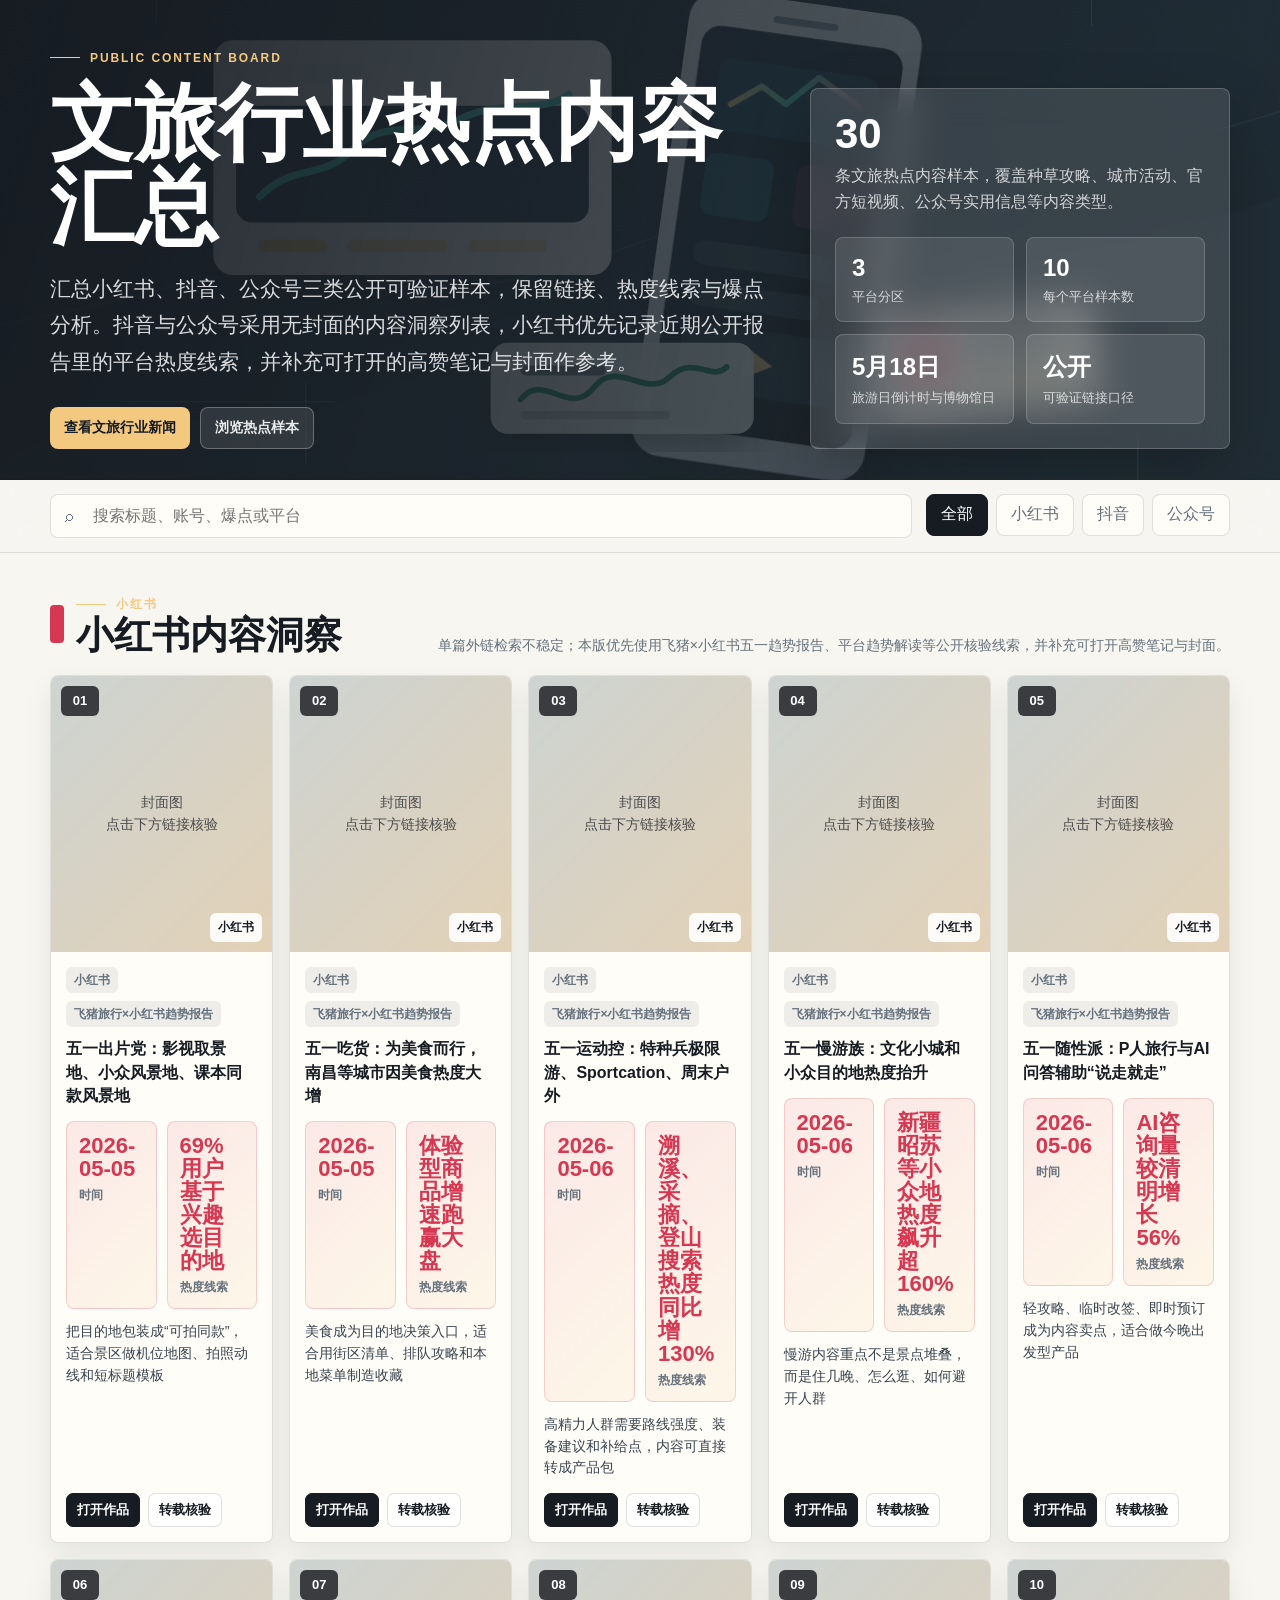
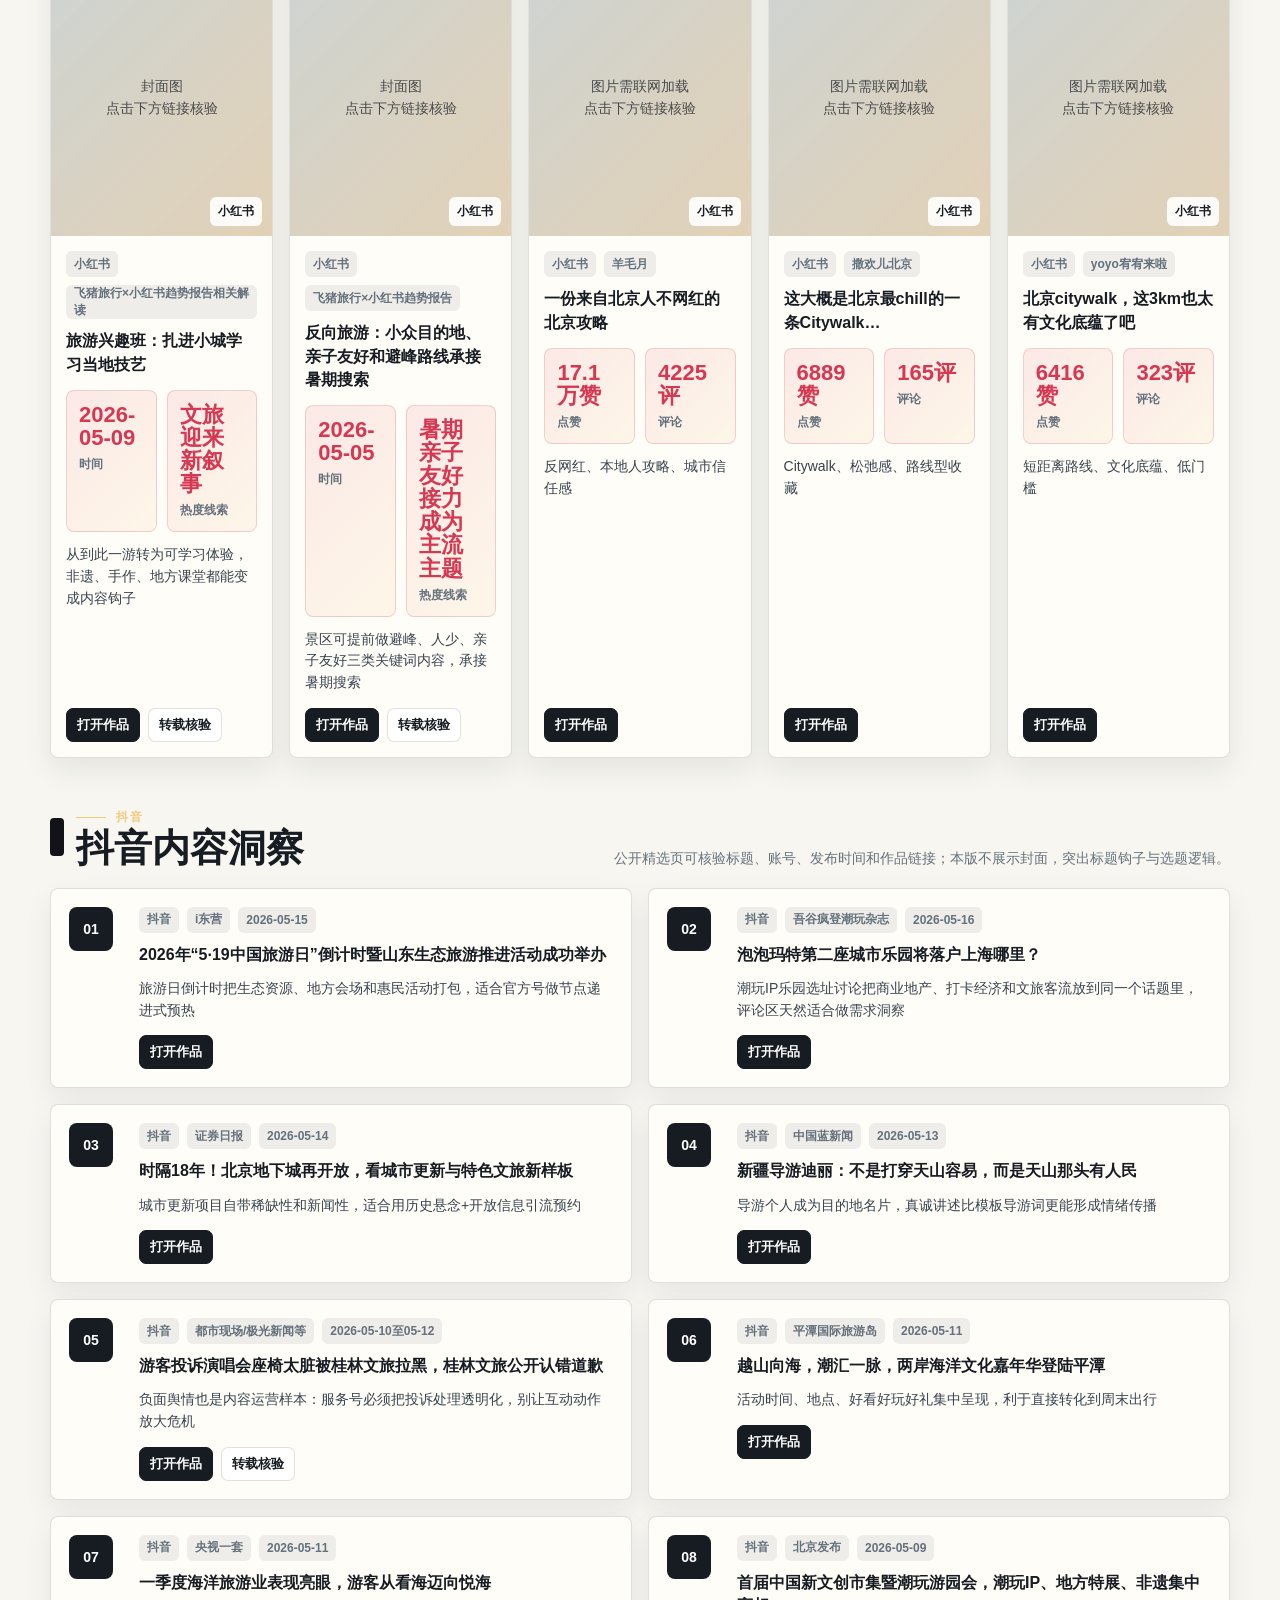
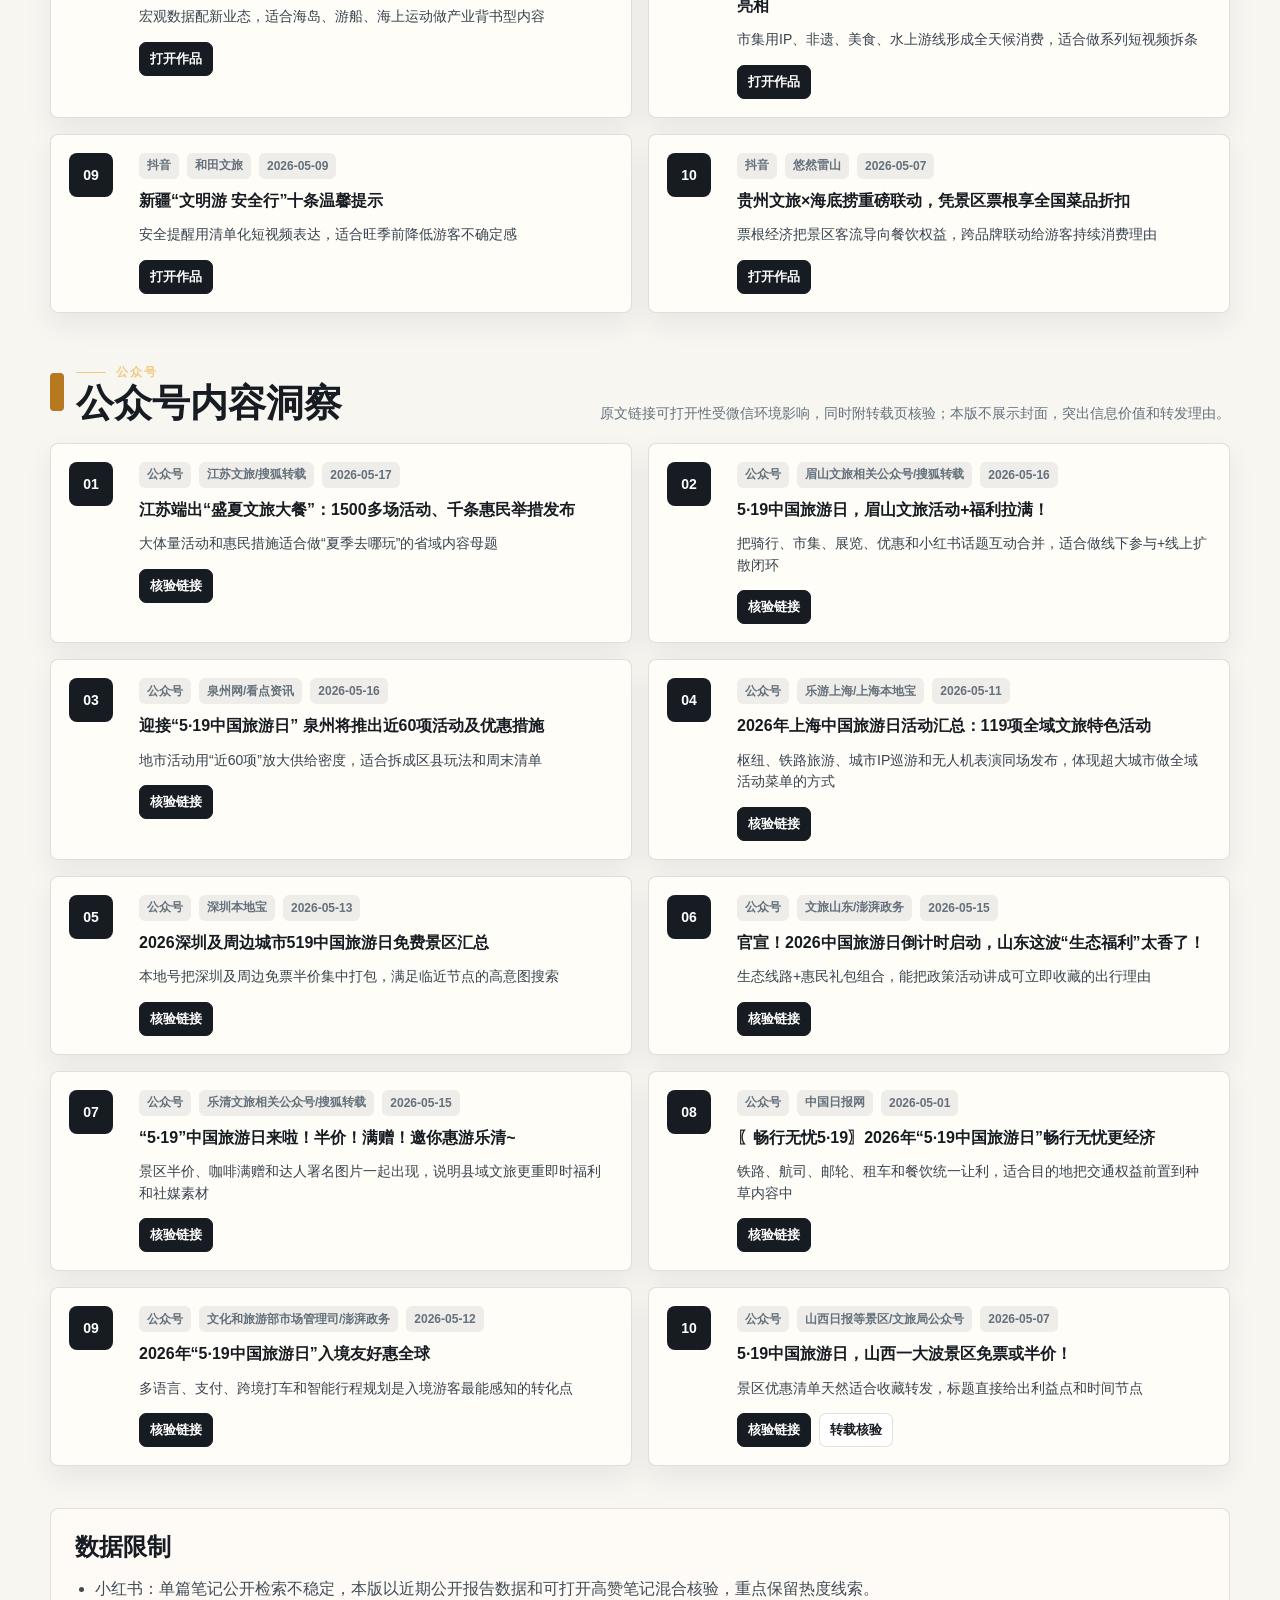
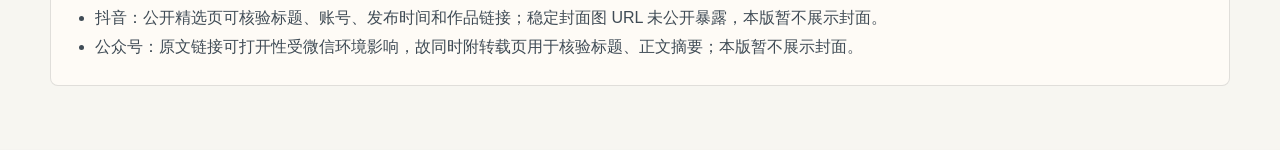
==== commit 5db1e046: "Refresh cultural tourism hot content board" ====
--- a/wenlv_baokuan.html
+++ b/wenlv_baokuan.html
@@ -651,7 +651,7 @@
             <div class="kicker">PUBLIC CONTENT BOARD</div>
             <h1 id="page-title">文旅行业热点内容汇总</h1>
             <p class="hero-copy">
-              汇总小红书、抖音、公众号三类公开可验证样本，保留链接、热度线索与爆点分析。抖音与公众号采用无封面的内容洞察列表，小红书优先记录近期公开报告里的平台热度线索，并补充可打开的高赞笔记作参考。
+              汇总小红书、抖音、公众号三类公开可验证样本，保留链接、热度线索与爆点分析。抖音与公众号采用无封面的内容洞察列表，小红书优先记录近期公开报告里的平台热度线索，并补充可打开的高赞笔记与封面作参考。
             </p>
             <div class="hero-actions">
               <a class="news-link" href="https://danielwho97.github.io/travel-daily/?v=91ec24d" target="_blank" rel="noreferrer">查看文旅行业新闻</a>
@@ -664,7 +664,7 @@
             <div class="hero-metrics">
               <div class="metric"><b>3</b><small>平台分区</small></div>
               <div class="metric"><b>10</b><small>每个平台样本数</small></div>
-              <div class="metric"><b>5月16日</b><small>五一复盘与旅游日预热</small></div>
+              <div class="metric"><b>5月18日</b><small>旅游日倒计时与博物馆日</small></div>
               <div class="metric"><b>公开</b><small>可验证链接口径</small></div>
             </div>
           </aside>
@@ -704,7 +704,7 @@
       const content = [
         {
           platform: "小红书",
-          note: "单篇外链检索不稳定；本版优先使用飞猪×小红书五一趋势报告、平台趋势解读等公开核验线索，并补充可打开高赞笔记。",
+          note: "单篇外链检索不稳定；本版优先使用飞猪×小红书五一趋势报告、平台趋势解读等公开核验线索，并补充可打开高赞笔记与封面。",
           items: [
             ["五一出片党：影视取景地、小众风景地、课本同款风景地", "飞猪旅行×小红书趋势报告", "2026-05-05 / 69%用户基于兴趣选目的地", "", "https://finance.sina.com.cn/roll/2026-05-05/doc-inhwvumi4107171.shtml", "https://www.cntour.cn/h-nd-4068.html", "把目的地包装成“可拍同款”，适合景区做机位地图、拍照动线和短标题模板"],
             ["五一吃货：为美食而行，南昌等城市因美食热度大增", "飞猪旅行×小红书趋势报告", "2026-05-05 / 体验型商品增速跑赢大盘", "", "https://finance.sina.com.cn/tech/roll/2026-05-05/doc-inhwvytf9767747.shtml", "https://www.cntour.cn/h-nd-4068.html", "美食成为目的地决策入口，适合用街区清单、排队攻略和本地菜单制造收藏"],
@@ -722,6 +722,8 @@
           platform: "抖音",
           note: "公开精选页可核验标题、账号、发布时间和作品链接；本版不展示封面，突出标题钩子与选题逻辑。",
           items: [
+            ["2026年“5·19中国旅游日”倒计时暨山东生态旅游推进活动成功举办", "i东营", "2026-05-15", "", "https://jingxuan.douyin.com/m/video/7640024902258494746", "", "旅游日倒计时把生态资源、地方会场和惠民活动打包，适合官方号做节点递进式预热"],
+            ["泡泡玛特第二座城市乐园将落户上海哪里？", "吾谷疯登潮玩杂志", "2026-05-16", "", "https://jingxuan.douyin.com/m/video/7640317266332044579", "", "潮玩IP乐园选址讨论把商业地产、打卡经济和文旅客流放到同一个话题里，评论区天然适合做需求洞察"],
             ["时隔18年！北京地下城再开放，看城市更新与特色文旅新样板", "证券日报", "2026-05-14", "", "https://jingxuan.douyin.com/m/video/7639667815565331755", "", "城市更新项目自带稀缺性和新闻性，适合用历史悬念+开放信息引流预约"],
             ["新疆导游迪丽：不是打穿天山容易，而是天山那头有人民", "中国蓝新闻", "2026-05-13", "", "https://jingxuan.douyin.com/m/video/7639222459463388443", "", "导游个人成为目的地名片，真诚讲述比模板导游词更能形成情绪传播"],
             ["游客投诉演唱会座椅太脏被桂林文旅拉黑，桂林文旅公开认错道歉", "都市现场/极光新闻等", "2026-05-10至05-12", "", "https://jingxuan.douyin.com/m/video/7637935099043941642", "https://jingxuan.douyin.com/m/video/7638472543905589413", "负面舆情也是内容运营样本：服务号必须把投诉处理透明化，别让互动动作放大危机"],
@@ -729,25 +731,23 @@
             ["一季度海洋旅游业表现亮眼，游客从看海迈向悦海", "央视一套", "2026-05-11", "", "https://jingxuan.douyin.com/m/video/7638632776933133606", "", "宏观数据配新业态，适合海岛、游船、海上运动做产业背书型内容"],
             ["首届中国新文创市集暨潮玩游园会，潮玩IP、地方特展、非遗集中亮相", "北京发布", "2026-05-09", "", "https://jingxuan.douyin.com/m/video/7637878632467172660", "", "市集用IP、非遗、美食、水上游线形成全天候消费，适合做系列短视频拆条"],
             ["新疆“文明游 安全行”十条温馨提示", "和田文旅", "2026-05-09", "", "https://jingxuan.douyin.com/m/video/7637752726004272390", "", "安全提醒用清单化短视频表达，适合旺季前降低游客不确定感"],
-            ["贵州文旅×海底捞重磅联动，凭景区票根享全国菜品折扣", "悠然雷山", "2026-05-07", "", "https://jingxuan.douyin.com/m/video/7637076161084057482", "", "票根经济把景区客流导向餐饮权益，跨品牌联动给游客持续消费理由"],
-            ["山水为底，烟火作韵！黔江交出全域文旅高分答卷", "华龙网", "2026-05-08", "", "https://jingxuan.douyin.com/m/video/7637466030385679651", "", "山水+烟火+成绩单三段式，兼顾情绪价值和可量化成果"],
-            ["人民锐评：文旅出圈，别跑偏", "环球时报", "2026-05-07", "", "https://jingxuan.douyin.com/m/video/7636990274333445414", "", "主流媒体提醒从流量回到服务，适合运营团队复盘出圈内容边界"]
+            ["贵州文旅×海底捞重磅联动，凭景区票根享全国菜品折扣", "悠然雷山", "2026-05-07", "", "https://jingxuan.douyin.com/m/video/7637076161084057482", "", "票根经济把景区客流导向餐饮权益，跨品牌联动给游客持续消费理由"]
           ]
         },
         {
           platform: "公众号",
           note: "原文链接可打开性受微信环境影响，同时附转载页核验；本版不展示封面，突出信息价值和转发理由。",
           items: [
+            ["江苏端出“盛夏文旅大餐”：1500多场活动、千条惠民举措发布", "江苏文旅/搜狐转载", "2026-05-17", "", "https://www.sohu.com/a/1023907790_121448078", "", "大体量活动和惠民措施适合做“夏季去哪玩”的省域内容母题"],
+            ["5·19中国旅游日，眉山文旅活动+福利拉满！", "眉山文旅相关公众号/搜狐转载", "2026-05-16", "", "https://www.sohu.com/a/1023546090_121106884", "", "把骑行、市集、展览、优惠和小红书话题互动合并，适合做线下参与+线上扩散闭环"],
             ["迎接“5·19中国旅游日” 泉州将推出近60项活动及优惠措施", "泉州网/看点资讯", "2026-05-16", "", "https://cj.sina.com.cn/articles/view/1984895831/764f1b57020019cw6?froms=ggmp", "", "地市活动用“近60项”放大供给密度，适合拆成区县玩法和周末清单"],
+            ["2026年上海中国旅游日活动汇总：119项全域文旅特色活动", "乐游上海/上海本地宝", "2026-05-11", "", "https://m.sh.bendibao.com/tour/305833.html", "", "枢纽、铁路旅游、城市IP巡游和无人机表演同场发布，体现超大城市做全域活动菜单的方式"],
             ["2026深圳及周边城市519中国旅游日免费景区汇总", "深圳本地宝", "2026-05-13", "", "https://m.bendibao.com/show1001342.html", "", "本地号把深圳及周边免票半价集中打包，满足临近节点的高意图搜索"],
             ["官宣！2026中国旅游日倒计时启动，山东这波“生态福利”太香了！", "文旅山东/澎湃政务", "2026-05-15", "", "https://m.thepaper.cn/newsDetail_forward_33183259", "", "生态线路+惠民礼包组合，能把政策活动讲成可立即收藏的出行理由"],
-            ["2026年“5·19中国旅游日”惠游山海乐无穷", "文化和旅游部市场管理司相关报道", "2026-05-03", "", "https://sx.china.com/m/ly/20002847/20260503/25999166.html", "", "全国性惠民活动提供背书，适合地方号引用后叠加本地优惠清单"],
-            ["江苏端出“盛夏文旅大餐”：1500多场活动、千条惠民举措发布", "江苏文旅/搜狐转载", "2026-05-17", "", "https://www.sohu.com/a/1023907790_121448078", "", "大体量活动和惠民措施适合做“夏季去哪玩”的省域内容母题"],
-            ["5·19中国旅游日，山西一大波景区免票或半价！", "山西日报等景区/文旅局公众号", "2026-05-07", "", "https://mp.weixin.qq.com/s/fQxuMaO7vyB1zqRB2VZ0Ow", "https://china.huanqiu.com/article/4RXuUcZTzHc", "景区优惠清单天然适合收藏转发，标题直接给出利益点和时间节点"],
-            ["这个五一 微信刷爆的都有啥？", "中国文艺网新媒体等", "2026-05", "", "https://mp.weixin.qq.com/s/HVG3oZNn0fL7Gwr0_r0yQw", "https://www.cn-zsw.com/sys-nd/12747.html", "把全国数据、地方爆点和微信生态热词打包，适合作为节后传播盘点"],
-            ["成都五一文旅消费榜单发布，成都表现亮眼", "成都相关公众号", "2026-05-06", "", "https://mp.weixin.qq.com/s/csOjOpVCtVuHnlQGkn2u-Q", "https://news.chengdu.cn/2026/0506/69fa98ef8f007a160c63546c.shtml", "榜单内容能强化城市竞争心智，适合叠加消费数据和热门场景"],
-            ["集中爆发，各地文旅都在发钱，根本领不完啊", "聪明旅行", "2026-04-27", "", "http://mp.weixin.qq.com/s?__biz=MzIyMDM0OTIzNg==&mid=2247518896&idx=1&sn=7d427ba57b7477f128cb193defac21ab&", "https://www.xinfinite.net/t/topic/19108", "消费券攻略以抢券时间、平台和叠加规则驱动收藏转发"],
-            ["海南官宣：补贴3000万，连续158天", "聪明旅行", "2026-04-25", "", "http://mp.weixin.qq.com/s?__biz=MzIyMDM0OTIzNg==&mid=2247518732&idx=1&sn=c573ef04f3c1c7759e84f5b33d924f7f&", "https://www.xinfinite.net/t/topic/19062", "大额补贴+长周期覆盖五一和暑期，适合做目的地持续转化入口"]
+            ["“5·19”中国旅游日来啦！半价！满赠！邀你惠游乐清~", "乐清文旅相关公众号/搜狐转载", "2026-05-15", "", "https://www.sohu.com/a/1022931830_121119242", "", "景区半价、咖啡满赠和达人署名图片一起出现，说明县域文旅更重即时福利和社媒素材"],
+            ["〖畅行无忧5·19〗2026年“5·19中国旅游日”畅行无忧更经济", "中国日报网", "2026-05-01", "", "https://xj.chinadaily.com.cn/a/202605/01/WS69f47fc2a310942cc49aa8a0.html", "", "铁路、航司、邮轮、租车和餐饮统一让利，适合目的地把交通权益前置到种草内容中"],
+            ["2026年“5·19中国旅游日”入境友好惠全球", "文化和旅游部市场管理司/澎湃政务", "2026-05-12", "", "https://m.thepaper.cn/newsDetail_forward_33162753", "", "多语言、支付、跨境打车和智能行程规划是入境游客最能感知的转化点"],
+            ["5·19中国旅游日，山西一大波景区免票或半价！", "山西日报等景区/文旅局公众号", "2026-05-07", "", "https://mp.weixin.qq.com/s/fQxuMaO7vyB1zqRB2VZ0Ow", "https://china.huanqiu.com/article/4RXuUcZTzHc", "景区优惠清单天然适合收藏转发，标题直接给出利益点和时间节点"]
           ]
         }
       ];
@@ -822,6 +822,24 @@
 
       function renderCard(item, platform, index) {
         const isXhs = platform === "小红书";
+        if (isXhs) {
+          return `
+            <article class="work-card" data-search="${escapeHtml([platform, ...item].join(" "))}">
+              ${renderCover(item, platform, index)}
+              <div class="card-body">
+                <div class="source-row">
+                  <span class="source-pill">${escapeHtml(platform)}</span>
+                  <span class="source-pill">${escapeHtml(item[1])}</span>
+                </div>
+                <h3 class="title">${escapeHtml(item[0])}</h3>
+                ${renderXhsStats(item[2])}
+                <p class="hot">${escapeHtml(item[6])}</p>
+                ${renderLinks(item, platform)}
+              </div>
+            </article>
+          `;
+        }
+
         return `
           <article class="text-card" data-search="${escapeHtml([platform, ...item].join(" "))}">
             <span class="rank-inline">${String(index + 1).padStart(2, "0")}</span>
@@ -829,10 +847,9 @@
               <div class="source-row">
                 <span class="source-pill">${escapeHtml(platform)}</span>
                 <span class="source-pill">${escapeHtml(item[1])}</span>
-                ${isXhs ? "" : `<span class="source-pill">${escapeHtml(item[2])}</span>`}
+                <span class="source-pill">${escapeHtml(item[2])}</span>
               </div>
               <h3 class="title">${escapeHtml(item[0])}</h3>
-              ${isXhs ? renderXhsStats(item[2]) : ""}
               <p class="hot">${escapeHtml(item[6])}</p>
               ${renderLinks(item, platform)}
             </div>
@@ -869,7 +886,7 @@
                   </div>
                   <p class="section-note">${escapeHtml(group.note)}</p>
                 </div>
-                <div class="cards text-layout">${cards.join("")}</div>
+                <div class="cards ${group.platform === "小红书" ? "" : "text-layout"}">${cards.join("")}</div>
               </section>
             `;
           })
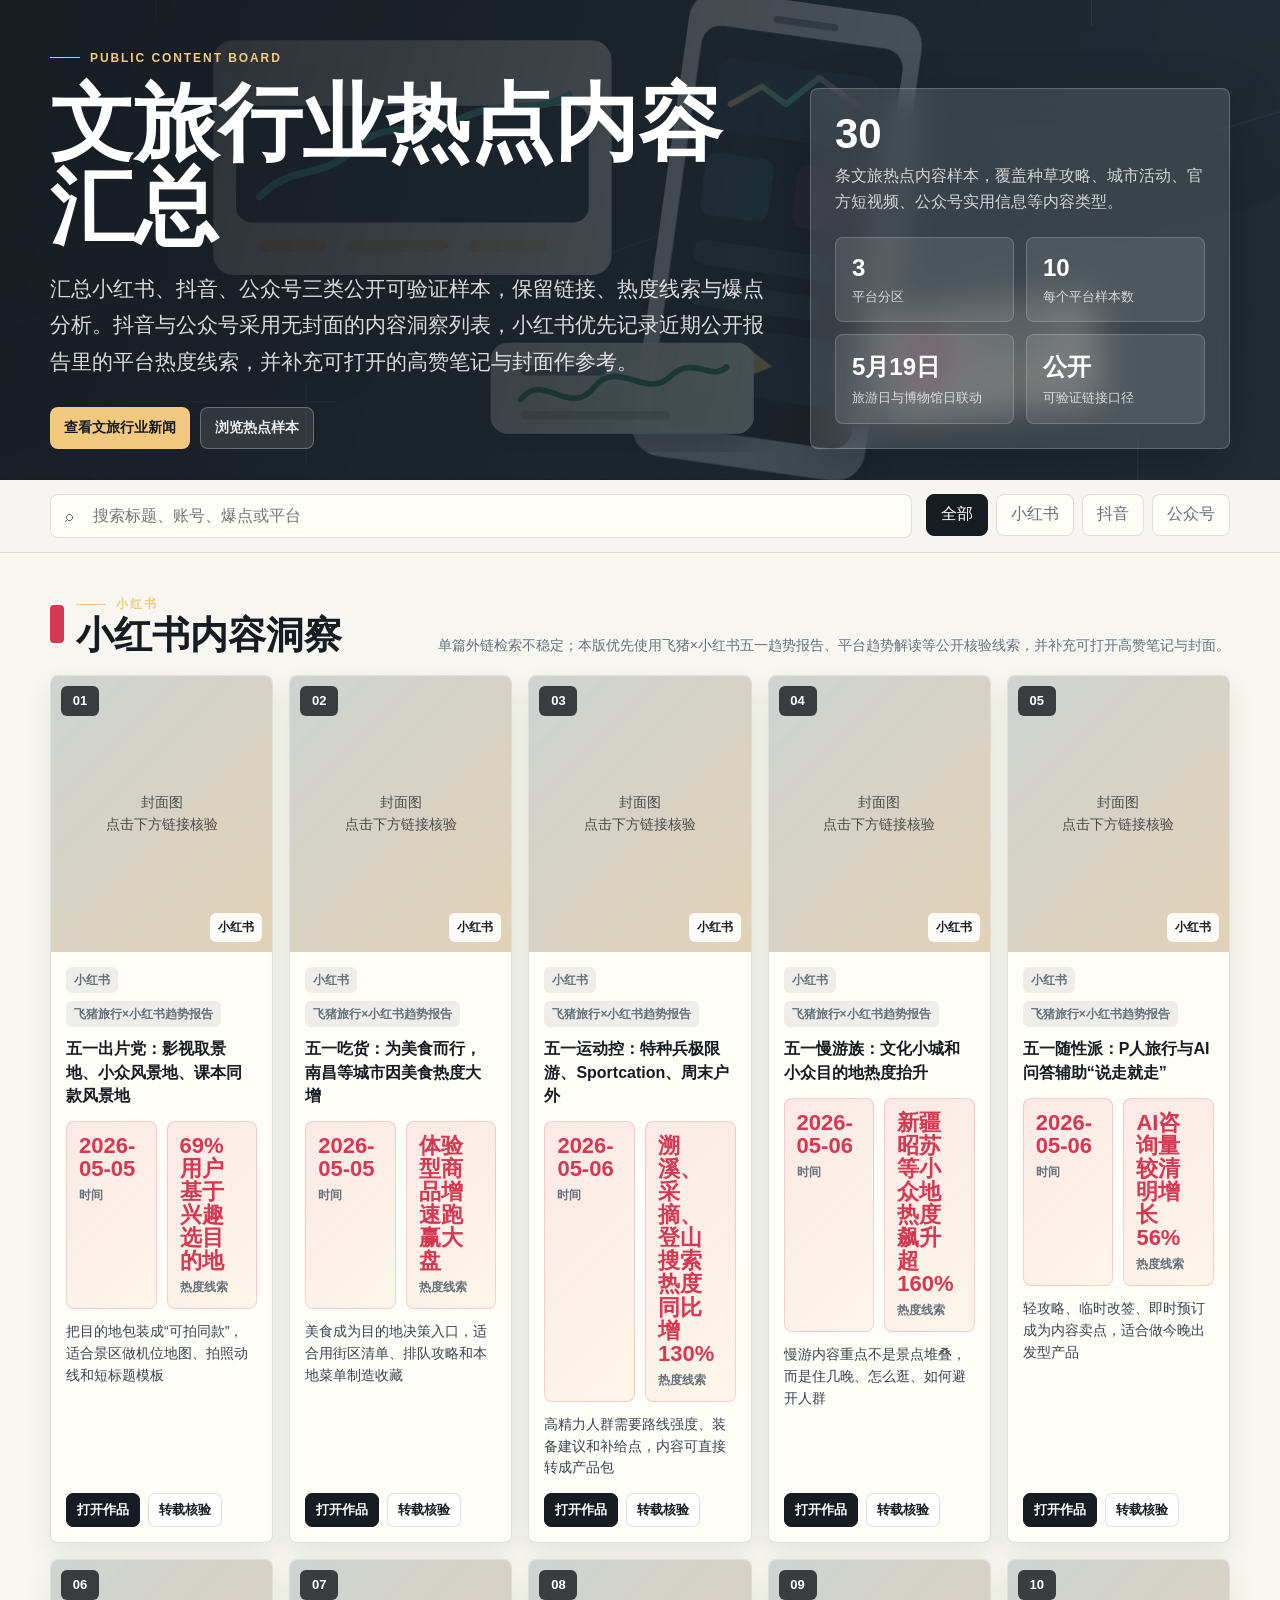
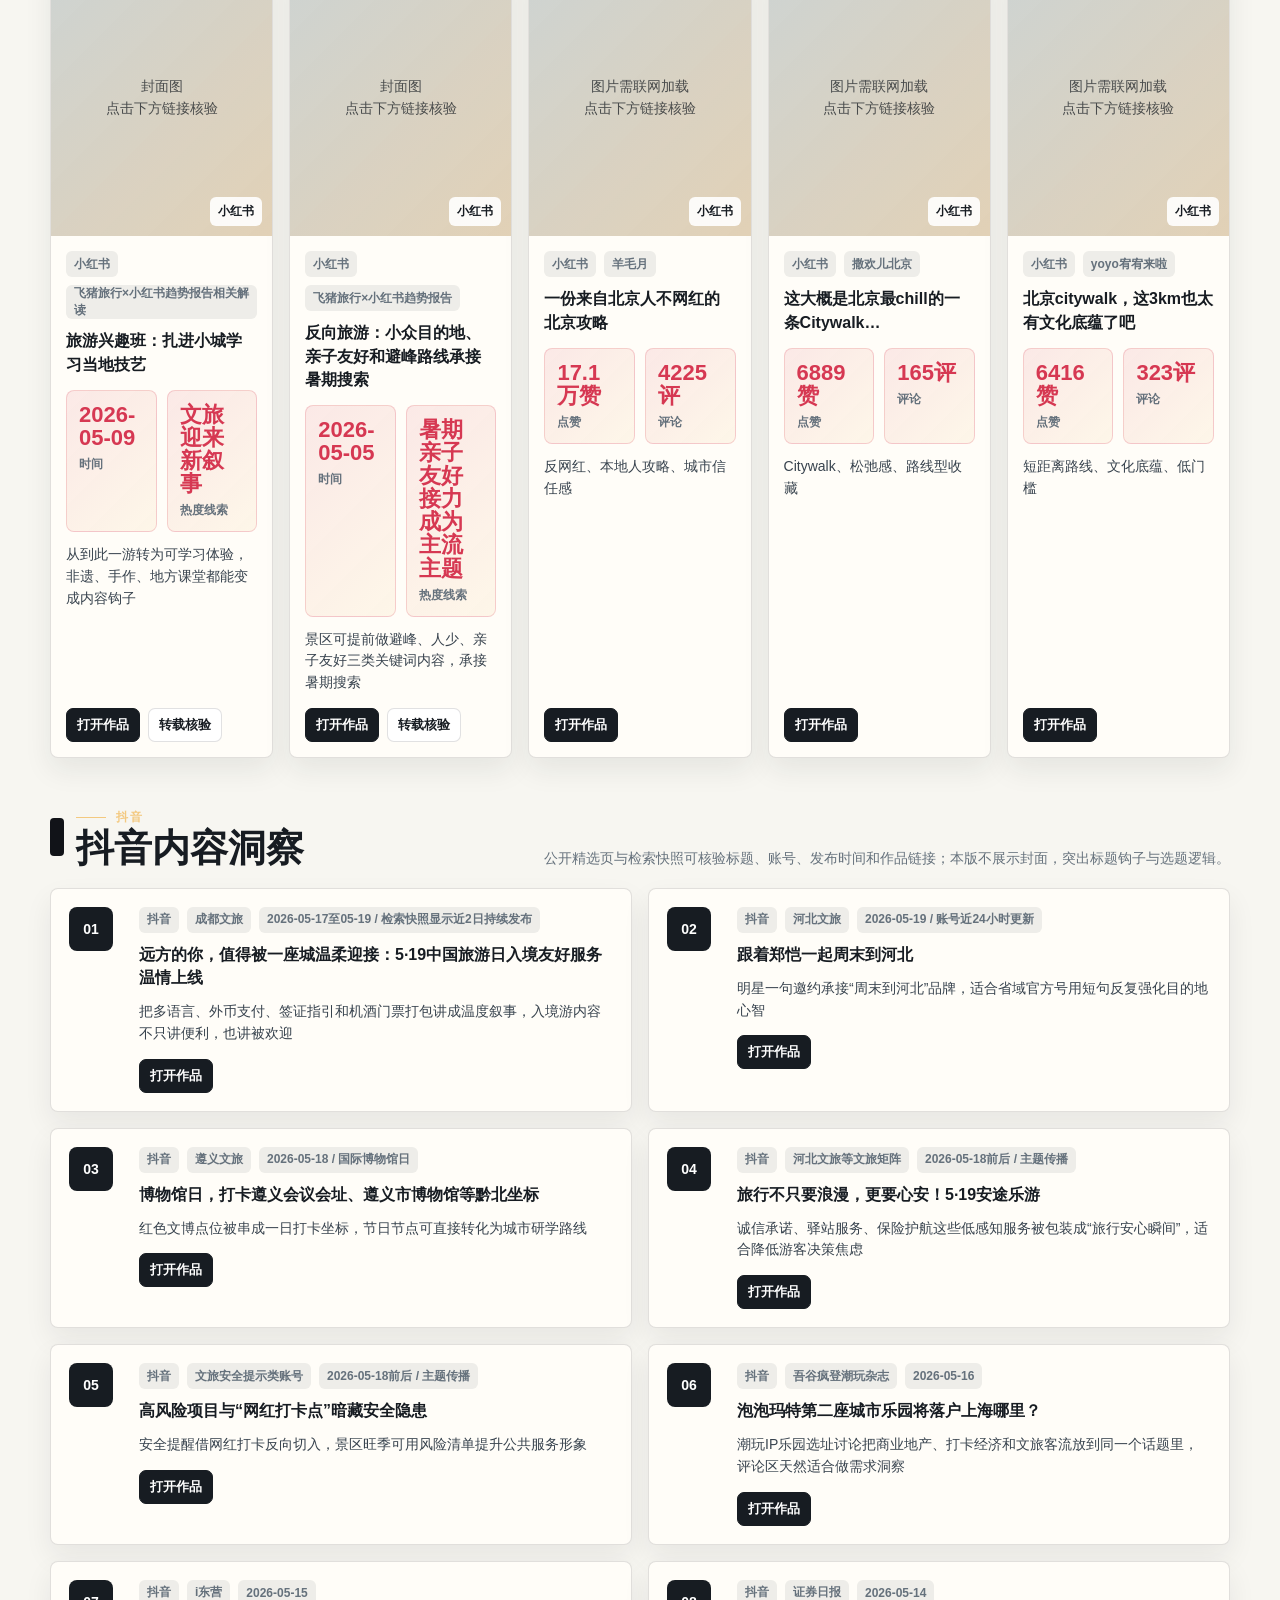
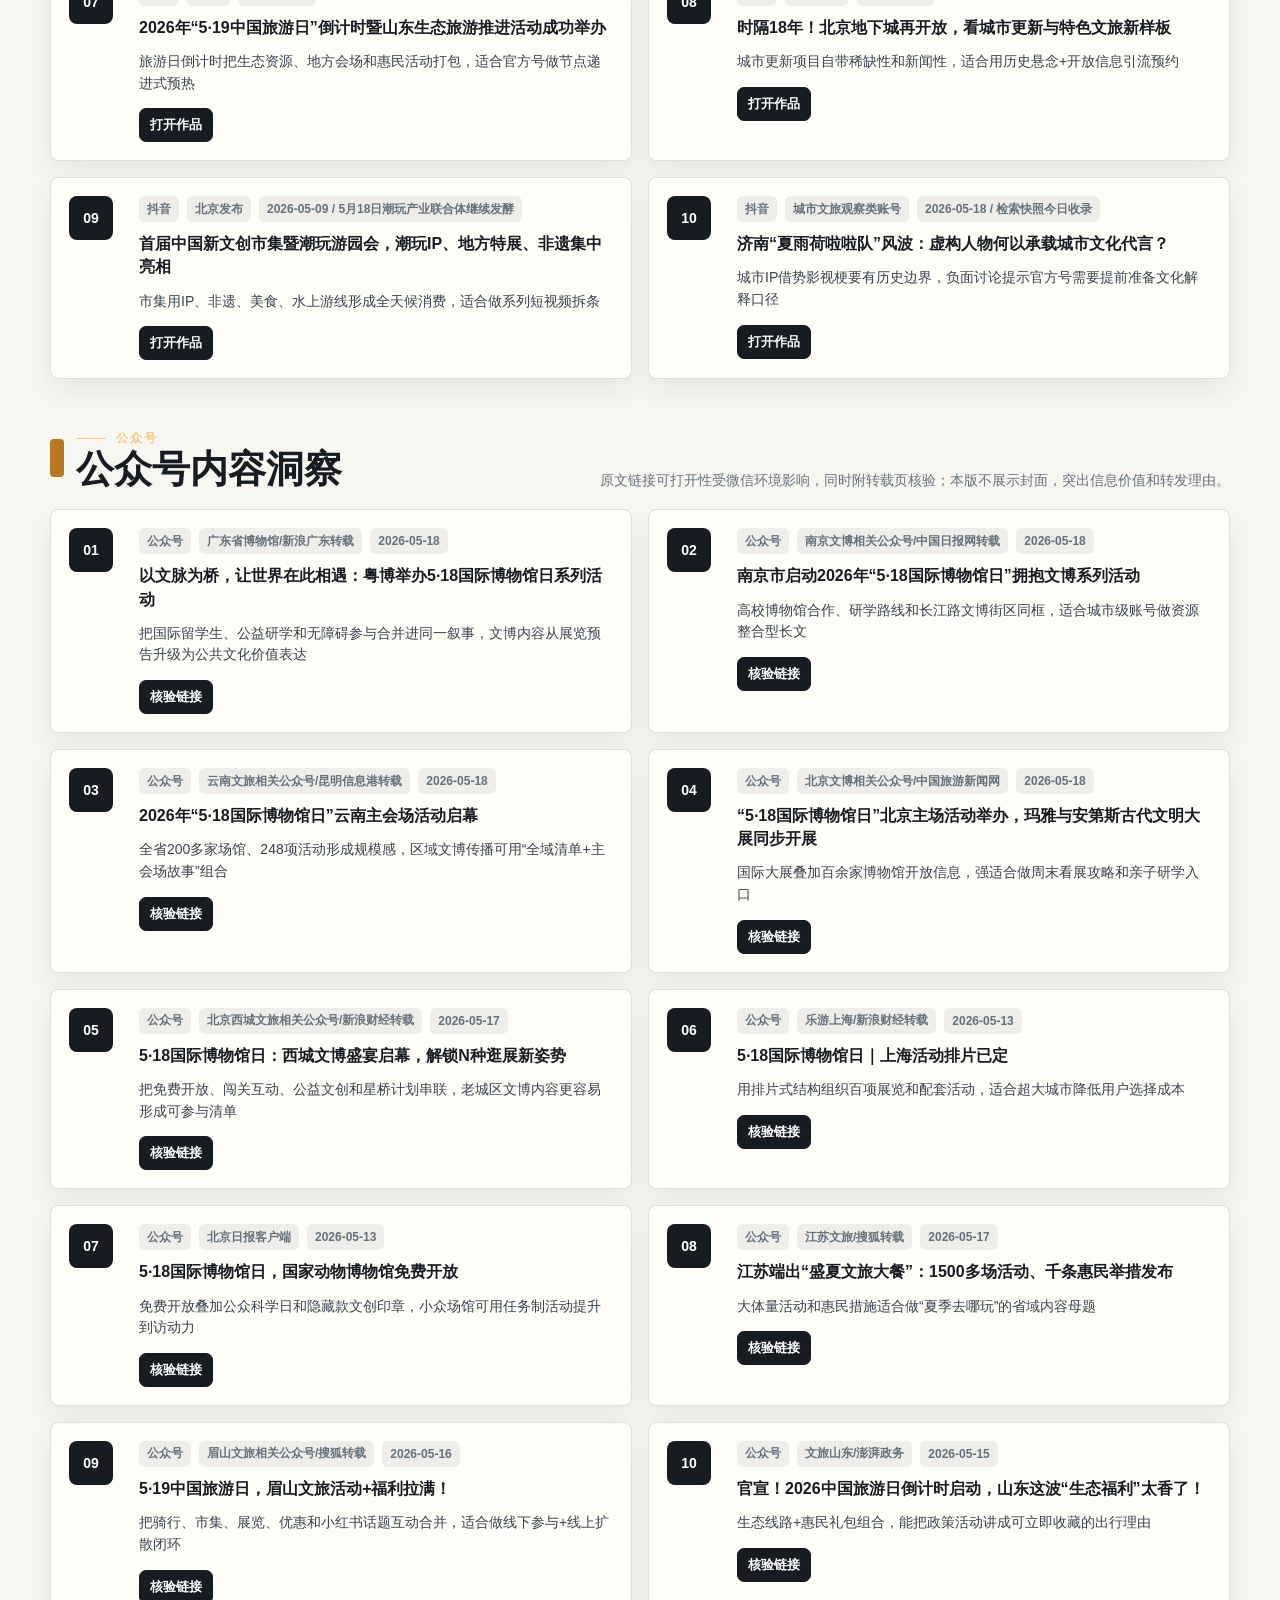
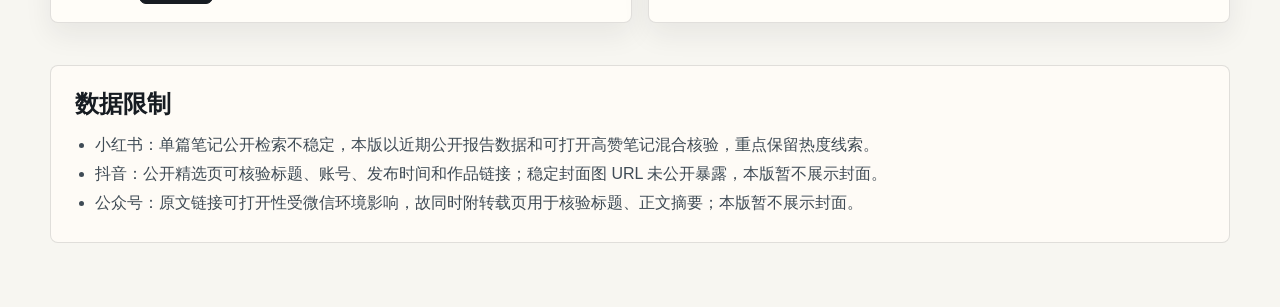
==== commit 04009f67: "Refresh cultural tourism hot content board" ====
--- a/wenlv_baokuan.html
+++ b/wenlv_baokuan.html
@@ -664,7 +664,7 @@
             <div class="hero-metrics">
               <div class="metric"><b>3</b><small>平台分区</small></div>
               <div class="metric"><b>10</b><small>每个平台样本数</small></div>
-              <div class="metric"><b>5月18日</b><small>旅游日倒计时与博物馆日</small></div>
+              <div class="metric"><b>5月19日</b><small>旅游日与博物馆日联动</small></div>
               <div class="metric"><b>公开</b><small>可验证链接口径</small></div>
             </div>
           </aside>
@@ -720,34 +720,34 @@
         },
         {
           platform: "抖音",
-          note: "公开精选页可核验标题、账号、发布时间和作品链接；本版不展示封面，突出标题钩子与选题逻辑。",
+          note: "公开精选页与检索快照可核验标题、账号、发布时间和作品链接；本版不展示封面，突出标题钩子与选题逻辑。",
           items: [
+            ["远方的你，值得被一座城温柔迎接：5·19中国旅游日入境友好服务温情上线", "成都文旅", "2026-05-17至05-19 / 检索快照显示近2日持续发布", "", "https://jingxuan.douyin.com/m/video/7635258686281475234", "", "把多语言、外币支付、签证指引和机酒门票打包讲成温度叙事，入境游内容不只讲便利，也讲被欢迎"],
+            ["跟着郑恺一起周末到河北", "河北文旅", "2026-05-19 / 账号近24小时更新", "", "https://jingxuan.douyin.com/m/video/7634887553216302390", "", "明星一句邀约承接“周末到河北”品牌，适合省域官方号用短句反复强化目的地心智"],
+            ["博物馆日，打卡遵义会议会址、遵义市博物馆等黔北坐标", "遵义文旅", "2026-05-18 / 国际博物馆日", "", "https://jingxuan.douyin.com/m/video/7637814981739908379", "", "红色文博点位被串成一日打卡坐标，节日节点可直接转化为城市研学路线"],
+            ["旅行不只要浪漫，更要心安！5·19安途乐游", "河北文旅等文旅矩阵", "2026-05-18前后 / 主题传播", "", "https://jingxuan.douyin.com/m/video/7633007396020866331", "", "诚信承诺、驿站服务、保险护航这些低感知服务被包装成“旅行安心瞬间”，适合降低游客决策焦虑"],
+            ["高风险项目与“网红打卡点”暗藏安全隐患", "文旅安全提示类账号", "2026-05-18前后 / 主题传播", "", "https://jingxuan.douyin.com/m/video/7634475892275158948", "", "安全提醒借网红打卡反向切入，景区旺季可用风险清单提升公共服务形象"],
+            ["泡泡玛特第二座城市乐园将落户上海哪里？", "吾谷疯登潮玩杂志", "2026-05-16", "", "https://jingxuan.douyin.com/m/video/7640317266332044579", "", "潮玩IP乐园选址讨论把商业地产、打卡经济和文旅客流放到同一个话题里，评论区天然适合做需求洞察"],
             ["2026年“5·19中国旅游日”倒计时暨山东生态旅游推进活动成功举办", "i东营", "2026-05-15", "", "https://jingxuan.douyin.com/m/video/7640024902258494746", "", "旅游日倒计时把生态资源、地方会场和惠民活动打包，适合官方号做节点递进式预热"],
-            ["泡泡玛特第二座城市乐园将落户上海哪里？", "吾谷疯登潮玩杂志", "2026-05-16", "", "https://jingxuan.douyin.com/m/video/7640317266332044579", "", "潮玩IP乐园选址讨论把商业地产、打卡经济和文旅客流放到同一个话题里，评论区天然适合做需求洞察"],
             ["时隔18年！北京地下城再开放，看城市更新与特色文旅新样板", "证券日报", "2026-05-14", "", "https://jingxuan.douyin.com/m/video/7639667815565331755", "", "城市更新项目自带稀缺性和新闻性，适合用历史悬念+开放信息引流预约"],
-            ["新疆导游迪丽：不是打穿天山容易，而是天山那头有人民", "中国蓝新闻", "2026-05-13", "", "https://jingxuan.douyin.com/m/video/7639222459463388443", "", "导游个人成为目的地名片，真诚讲述比模板导游词更能形成情绪传播"],
-            ["游客投诉演唱会座椅太脏被桂林文旅拉黑，桂林文旅公开认错道歉", "都市现场/极光新闻等", "2026-05-10至05-12", "", "https://jingxuan.douyin.com/m/video/7637935099043941642", "https://jingxuan.douyin.com/m/video/7638472543905589413", "负面舆情也是内容运营样本：服务号必须把投诉处理透明化，别让互动动作放大危机"],
-            ["越山向海，潮汇一脉，两岸海洋文化嘉年华登陆平潭", "平潭国际旅游岛", "2026-05-11", "", "https://jingxuan.douyin.com/m/video/7638547501150145826", "", "活动时间、地点、好看好玩好礼集中呈现，利于直接转化到周末出行"],
-            ["一季度海洋旅游业表现亮眼，游客从看海迈向悦海", "央视一套", "2026-05-11", "", "https://jingxuan.douyin.com/m/video/7638632776933133606", "", "宏观数据配新业态，适合海岛、游船、海上运动做产业背书型内容"],
-            ["首届中国新文创市集暨潮玩游园会，潮玩IP、地方特展、非遗集中亮相", "北京发布", "2026-05-09", "", "https://jingxuan.douyin.com/m/video/7637878632467172660", "", "市集用IP、非遗、美食、水上游线形成全天候消费，适合做系列短视频拆条"],
-            ["新疆“文明游 安全行”十条温馨提示", "和田文旅", "2026-05-09", "", "https://jingxuan.douyin.com/m/video/7637752726004272390", "", "安全提醒用清单化短视频表达，适合旺季前降低游客不确定感"],
-            ["贵州文旅×海底捞重磅联动，凭景区票根享全国菜品折扣", "悠然雷山", "2026-05-07", "", "https://jingxuan.douyin.com/m/video/7637076161084057482", "", "票根经济把景区客流导向餐饮权益，跨品牌联动给游客持续消费理由"]
+            ["首届中国新文创市集暨潮玩游园会，潮玩IP、地方特展、非遗集中亮相", "北京发布", "2026-05-09 / 5月18日潮玩产业联合体继续发酵", "", "https://jingxuan.douyin.com/m/video/7637878632467172660", "", "市集用IP、非遗、美食、水上游线形成全天候消费，适合做系列短视频拆条"],
+            ["济南“夏雨荷啦啦队”风波：虚构人物何以承载城市文化代言？", "城市文旅观察类账号", "2026-05-18 / 检索快照今日收录", "", "https://jingxuan.douyin.com/m/video/7634421533796067273", "", "城市IP借势影视梗要有历史边界，负面讨论提示官方号需要提前准备文化解释口径"]
           ]
         },
         {
           platform: "公众号",
           note: "原文链接可打开性受微信环境影响，同时附转载页核验；本版不展示封面，突出信息价值和转发理由。",
           items: [
+            ["以文脉为桥，让世界在此相遇：粤博举办5·18国际博物馆日系列活动", "广东省博物馆/新浪广东转载", "2026-05-18", "", "https://gd.sina.com.cn/news/2026-05-18/detail-inhyhpys0851839.shtml", "", "把国际留学生、公益研学和无障碍参与合并进同一叙事，文博内容从展览预告升级为公共文化价值表达"],
+            ["南京市启动2026年“5·18国际博物馆日”拥抱文博系列活动", "南京文博相关公众号/中国日报网转载", "2026-05-18", "", "https://js.chinadaily.com.cn/a/202605/18/WS6a0af5b0a310942cc49ace51.html", "", "高校博物馆合作、研学路线和长江路文博街区同框，适合城市级账号做资源整合型长文"],
+            ["2026年“5·18国际博物馆日”云南主会场活动启幕", "云南文旅相关公众号/昆明信息港转载", "2026-05-18", "", "https://www.kunming.cn/news/c/2026-05-18/14042131.shtml", "", "全省200多家场馆、248项活动形成规模感，区域文博传播可用“全域清单+主会场故事”组合"],
+            ["“5·18国际博物馆日”北京主场活动举办，玛雅与安第斯古代文明大展同步开展", "北京文博相关公众号/中国旅游新闻网", "2026-05-18", "", "https://www.ctnews.com.cn/wenhua/content/2026-05/18/content_187392.html", "", "国际大展叠加百余家博物馆开放信息，强适合做周末看展攻略和亲子研学入口"],
+            ["5·18国际博物馆日：西城文博盛宴启幕，解锁N种逛展新姿势", "北京西城文旅相关公众号/新浪财经转载", "2026-05-17", "", "https://finance.sina.com.cn/jjxw/2026-05-17/doc-inhyfnpi8630492.shtml", "", "把免费开放、闯关互动、公益文创和星桥计划串联，老城区文博内容更容易形成可参与清单"],
+            ["5·18国际博物馆日｜上海活动排片已定", "乐游上海/新浪财经转载", "2026-05-13", "", "https://finance.sina.com.cn/wm/2026-05-13/doc-inhxufve9243160.shtml?froms=ggmp", "", "用排片式结构组织百项展览和配套活动，适合超大城市降低用户选择成本"],
+            ["5·18国际博物馆日，国家动物博物馆免费开放", "北京日报客户端", "2026-05-13", "", "https://xinwen.bjd.com.cn/content/s6a040569e4b03fa51a7e2514.html", "", "免费开放叠加公众科学日和隐藏款文创印章，小众场馆可用任务制活动提升到访动力"],
             ["江苏端出“盛夏文旅大餐”：1500多场活动、千条惠民举措发布", "江苏文旅/搜狐转载", "2026-05-17", "", "https://www.sohu.com/a/1023907790_121448078", "", "大体量活动和惠民措施适合做“夏季去哪玩”的省域内容母题"],
             ["5·19中国旅游日，眉山文旅活动+福利拉满！", "眉山文旅相关公众号/搜狐转载", "2026-05-16", "", "https://www.sohu.com/a/1023546090_121106884", "", "把骑行、市集、展览、优惠和小红书话题互动合并，适合做线下参与+线上扩散闭环"],
-            ["迎接“5·19中国旅游日” 泉州将推出近60项活动及优惠措施", "泉州网/看点资讯", "2026-05-16", "", "https://cj.sina.com.cn/articles/view/1984895831/764f1b57020019cw6?froms=ggmp", "", "地市活动用“近60项”放大供给密度，适合拆成区县玩法和周末清单"],
-            ["2026年上海中国旅游日活动汇总：119项全域文旅特色活动", "乐游上海/上海本地宝", "2026-05-11", "", "https://m.sh.bendibao.com/tour/305833.html", "", "枢纽、铁路旅游、城市IP巡游和无人机表演同场发布，体现超大城市做全域活动菜单的方式"],
-            ["2026深圳及周边城市519中国旅游日免费景区汇总", "深圳本地宝", "2026-05-13", "", "https://m.bendibao.com/show1001342.html", "", "本地号把深圳及周边免票半价集中打包，满足临近节点的高意图搜索"],
-            ["官宣！2026中国旅游日倒计时启动，山东这波“生态福利”太香了！", "文旅山东/澎湃政务", "2026-05-15", "", "https://m.thepaper.cn/newsDetail_forward_33183259", "", "生态线路+惠民礼包组合，能把政策活动讲成可立即收藏的出行理由"],
-            ["“5·19”中国旅游日来啦！半价！满赠！邀你惠游乐清~", "乐清文旅相关公众号/搜狐转载", "2026-05-15", "", "https://www.sohu.com/a/1022931830_121119242", "", "景区半价、咖啡满赠和达人署名图片一起出现，说明县域文旅更重即时福利和社媒素材"],
-            ["〖畅行无忧5·19〗2026年“5·19中国旅游日”畅行无忧更经济", "中国日报网", "2026-05-01", "", "https://xj.chinadaily.com.cn/a/202605/01/WS69f47fc2a310942cc49aa8a0.html", "", "铁路、航司、邮轮、租车和餐饮统一让利，适合目的地把交通权益前置到种草内容中"],
-            ["2026年“5·19中国旅游日”入境友好惠全球", "文化和旅游部市场管理司/澎湃政务", "2026-05-12", "", "https://m.thepaper.cn/newsDetail_forward_33162753", "", "多语言、支付、跨境打车和智能行程规划是入境游客最能感知的转化点"],
-            ["5·19中国旅游日，山西一大波景区免票或半价！", "山西日报等景区/文旅局公众号", "2026-05-07", "", "https://mp.weixin.qq.com/s/fQxuMaO7vyB1zqRB2VZ0Ow", "https://china.huanqiu.com/article/4RXuUcZTzHc", "景区优惠清单天然适合收藏转发，标题直接给出利益点和时间节点"]
+            ["官宣！2026中国旅游日倒计时启动，山东这波“生态福利”太香了！", "文旅山东/澎湃政务", "2026-05-15", "", "https://m.thepaper.cn/newsDetail_forward_33183259", "", "生态线路+惠民礼包组合，能把政策活动讲成可立即收藏的出行理由"]
           ]
         }
       ];
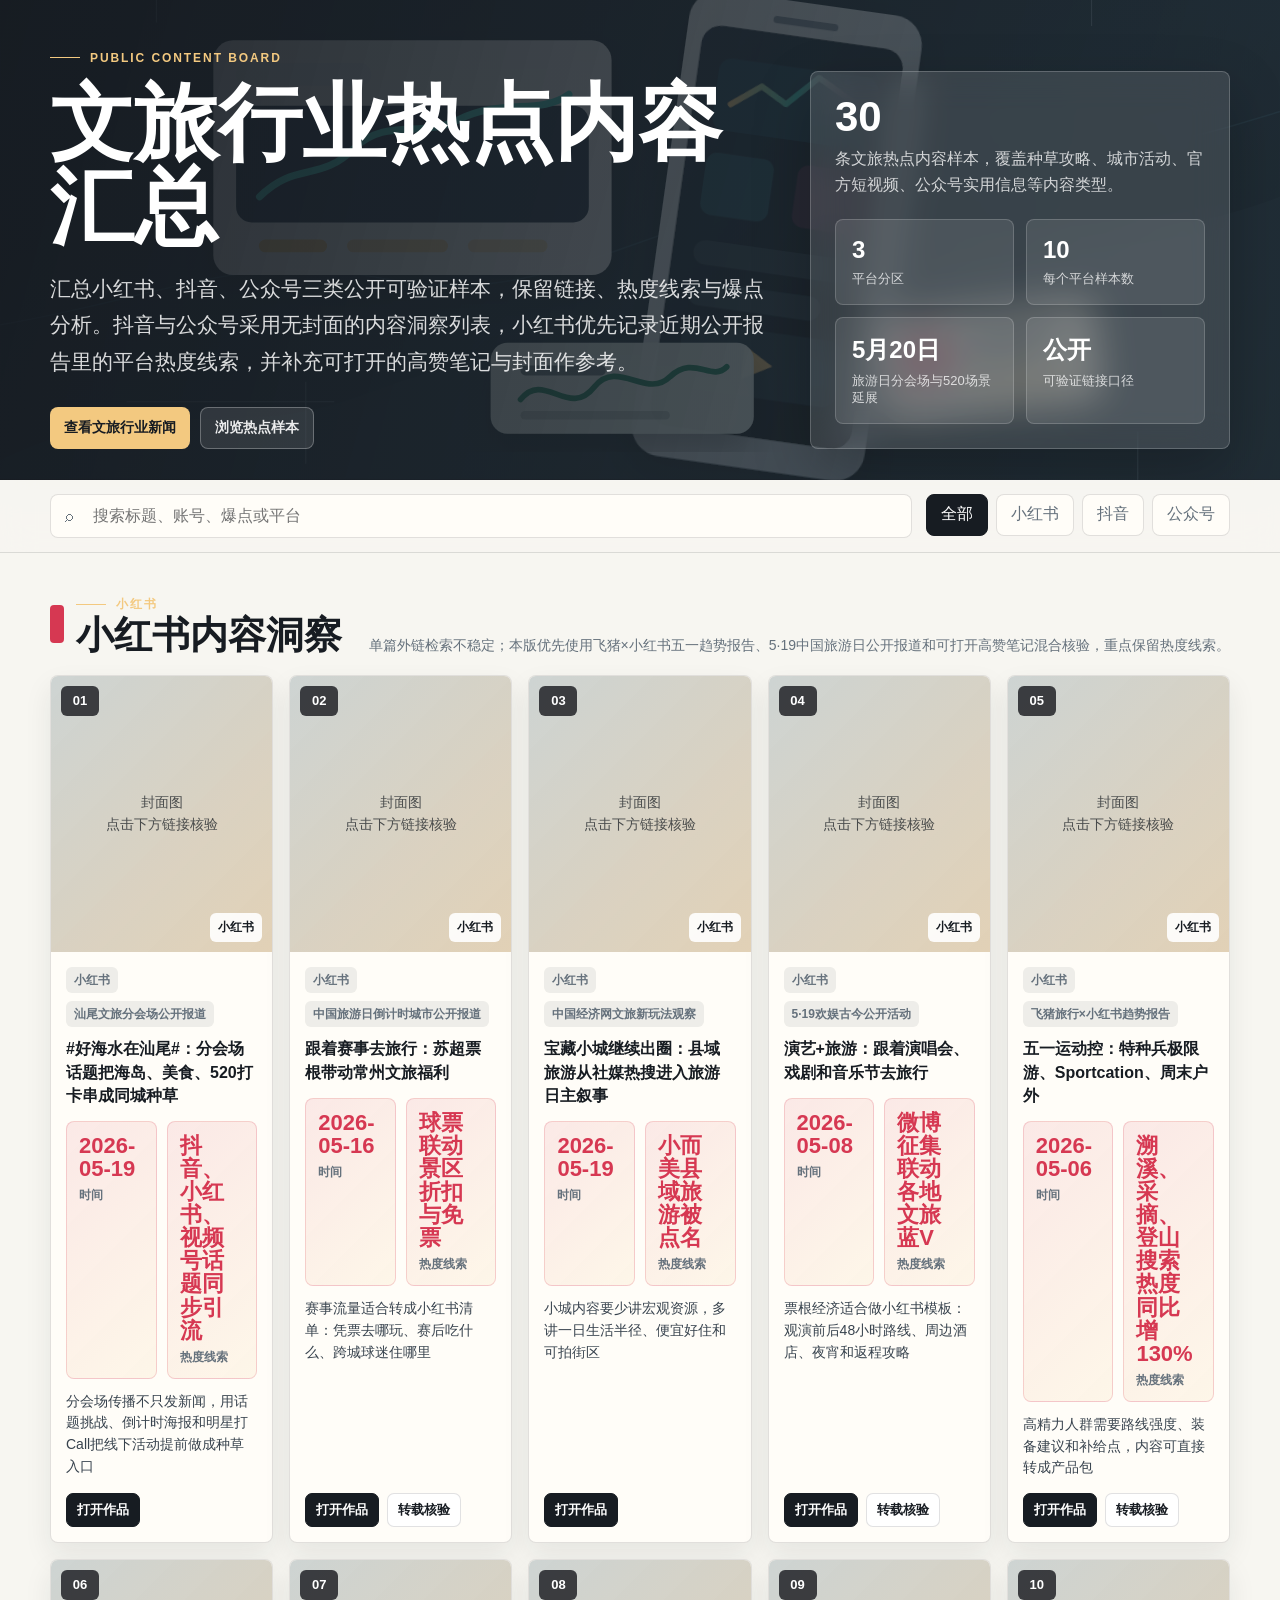
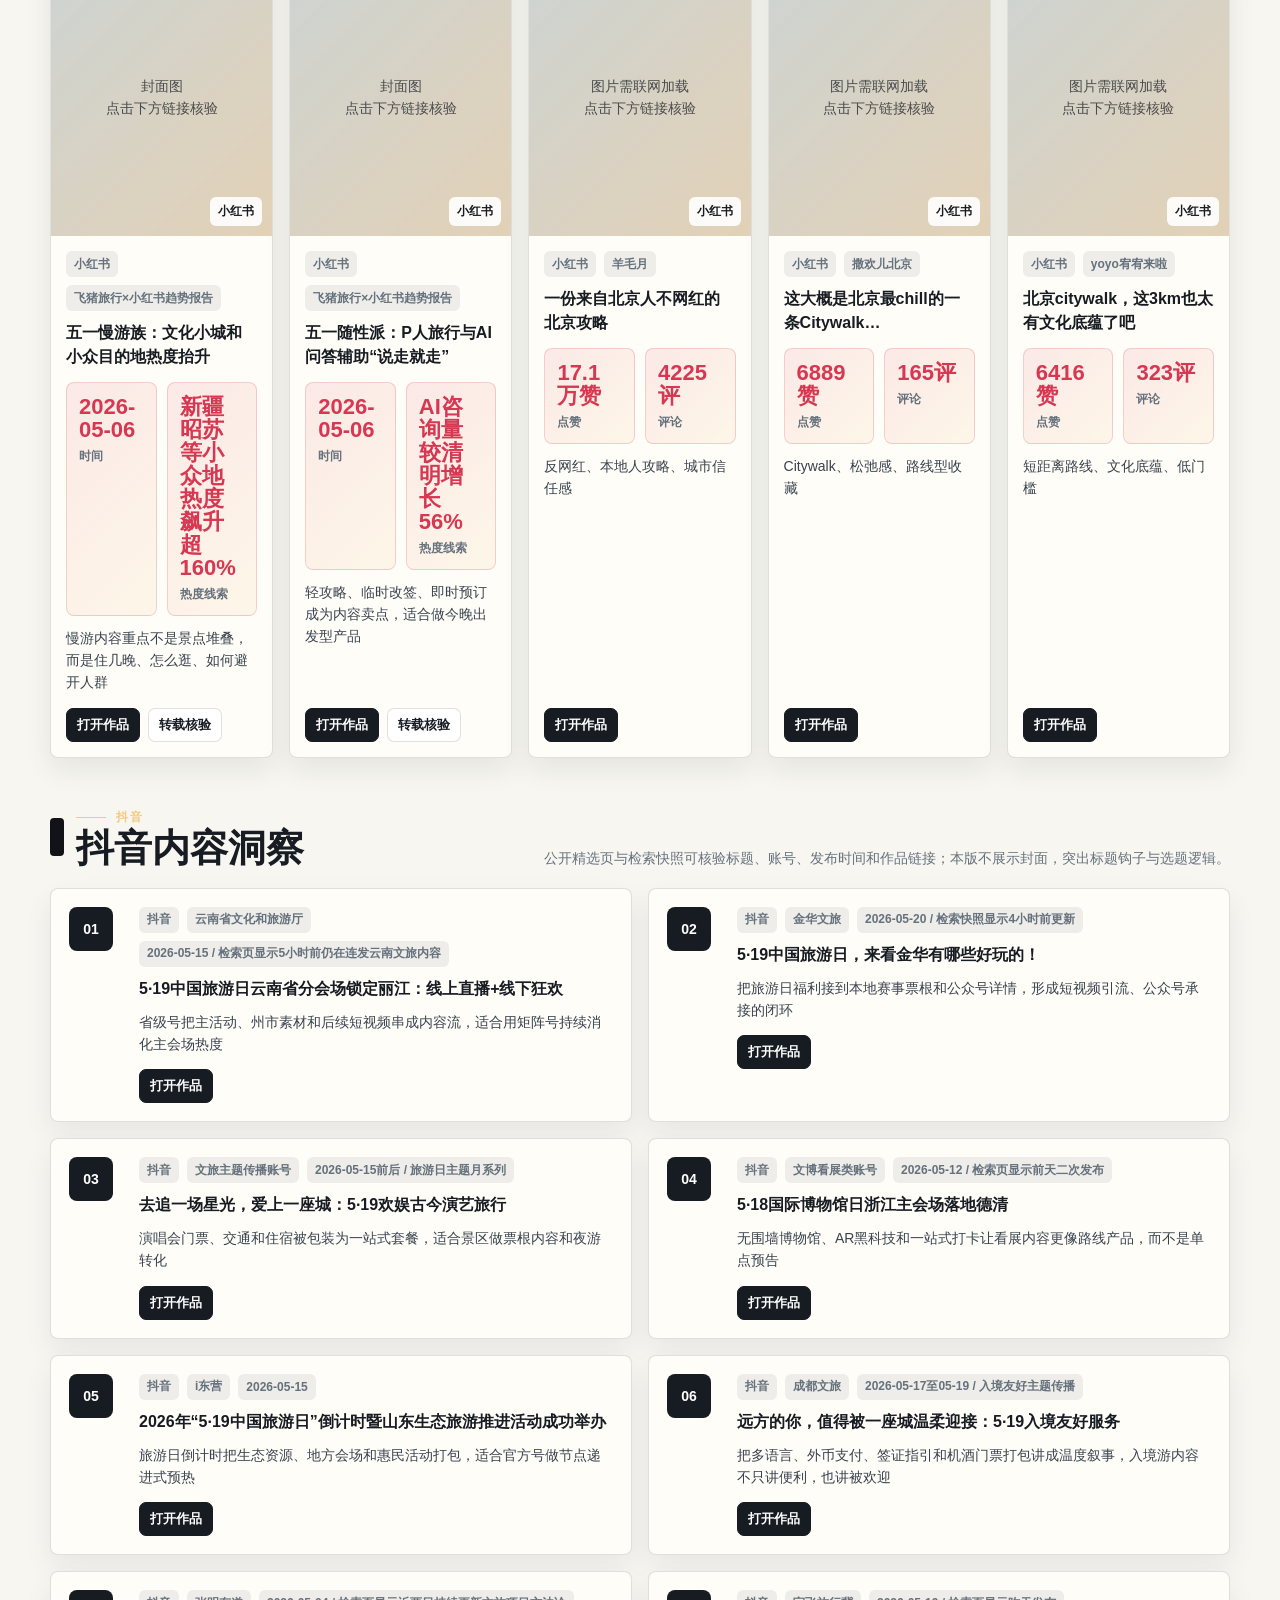
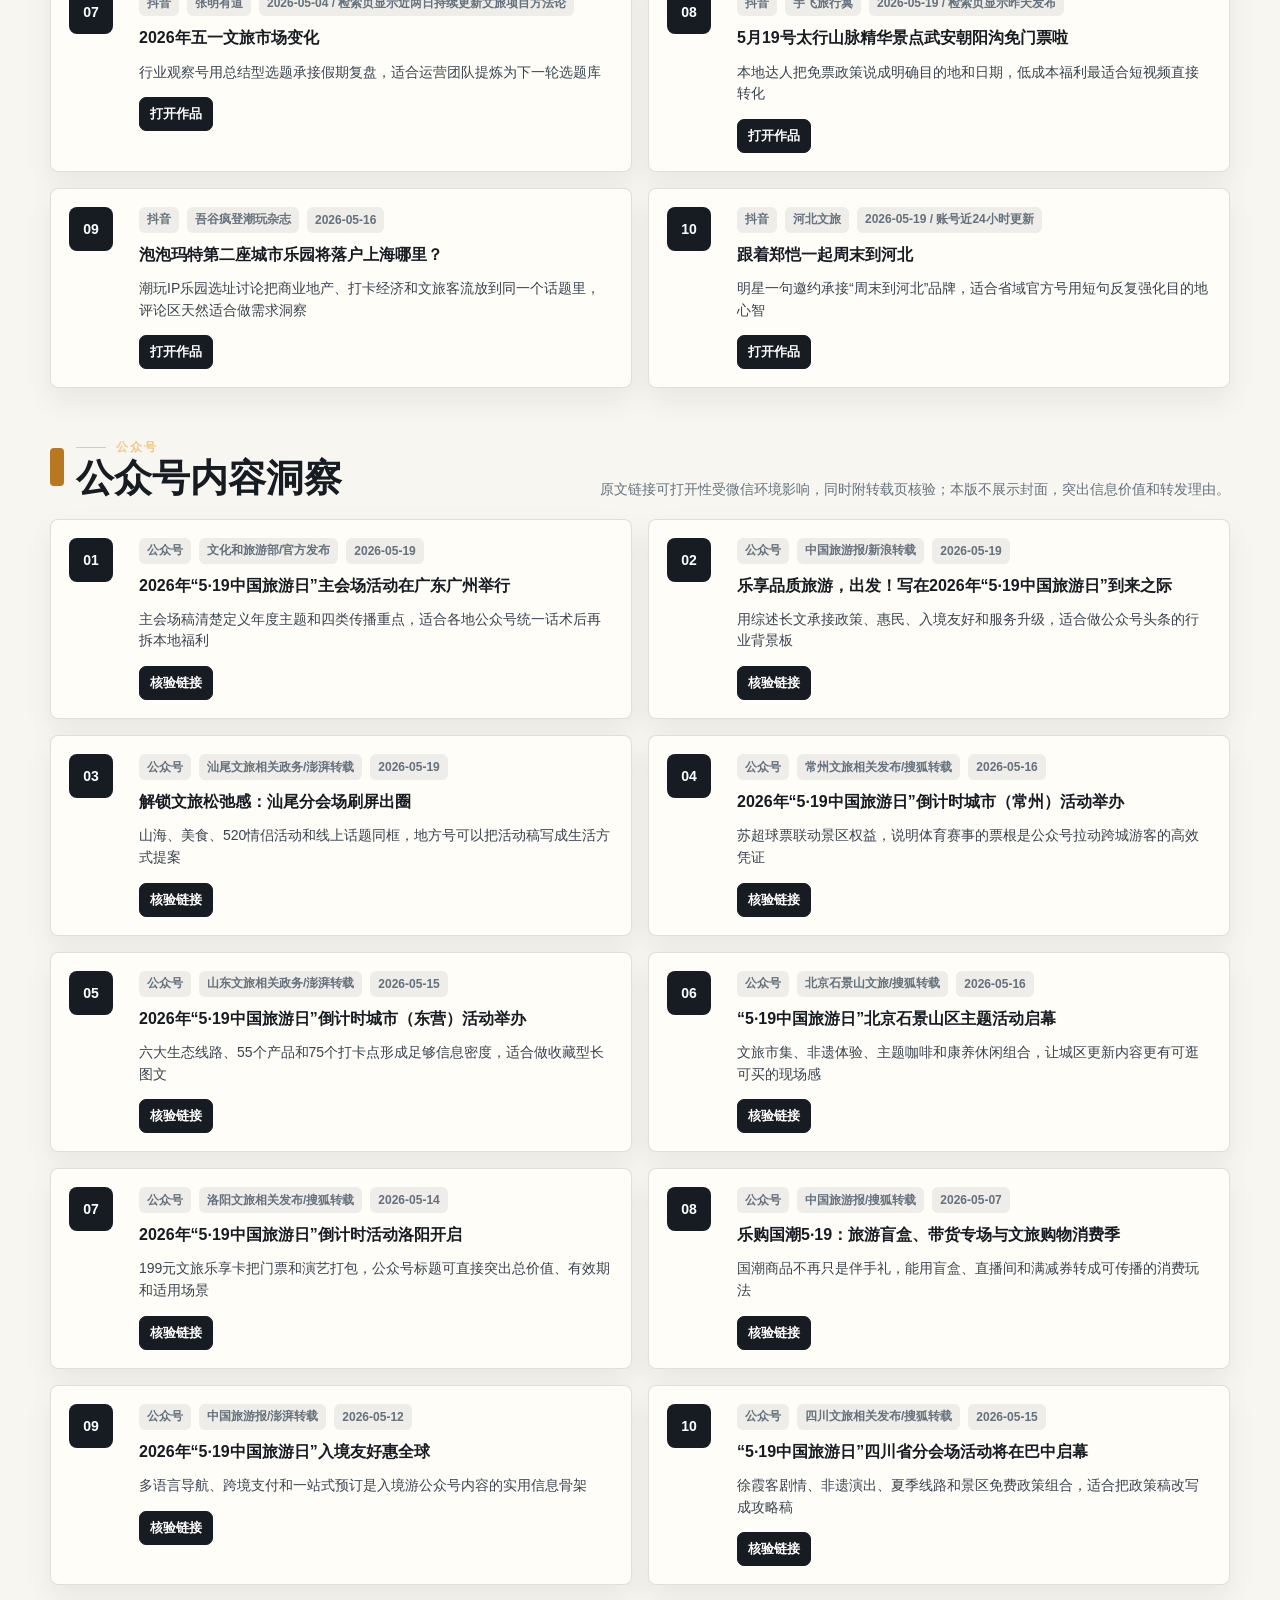
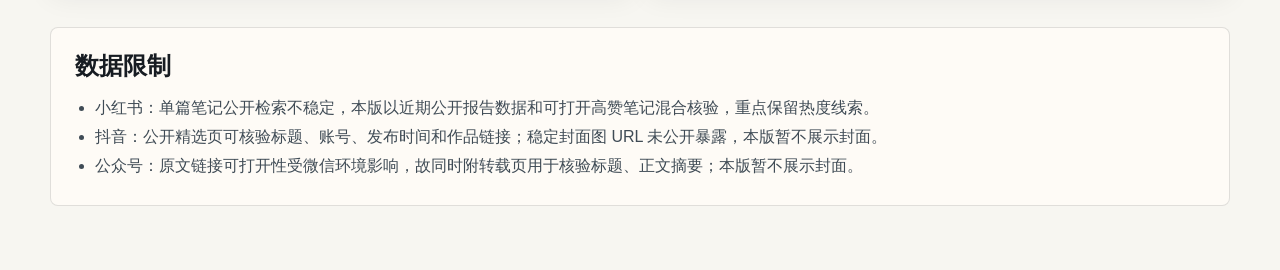
==== commit 3ad687e8: "Refresh cultural tourism hot content board" ====
--- a/wenlv_baokuan.html
+++ b/wenlv_baokuan.html
@@ -664,7 +664,7 @@
             <div class="hero-metrics">
               <div class="metric"><b>3</b><small>平台分区</small></div>
               <div class="metric"><b>10</b><small>每个平台样本数</small></div>
-              <div class="metric"><b>5月19日</b><small>旅游日与博物馆日联动</small></div>
+              <div class="metric"><b>5月20日</b><small>旅游日分会场与520场景延展</small></div>
               <div class="metric"><b>公开</b><small>可验证链接口径</small></div>
             </div>
           </aside>
@@ -704,15 +704,15 @@
       const content = [
         {
           platform: "小红书",
-          note: "单篇外链检索不稳定；本版优先使用飞猪×小红书五一趋势报告、平台趋势解读等公开核验线索，并补充可打开高赞笔记与封面。",
+          note: "单篇外链检索不稳定；本版优先使用飞猪×小红书五一趋势报告、5·19中国旅游日公开报道和可打开高赞笔记混合核验，重点保留热度线索。",
           items: [
-            ["五一出片党：影视取景地、小众风景地、课本同款风景地", "飞猪旅行×小红书趋势报告", "2026-05-05 / 69%用户基于兴趣选目的地", "", "https://finance.sina.com.cn/roll/2026-05-05/doc-inhwvumi4107171.shtml", "https://www.cntour.cn/h-nd-4068.html", "把目的地包装成“可拍同款”，适合景区做机位地图、拍照动线和短标题模板"],
-            ["五一吃货：为美食而行，南昌等城市因美食热度大增", "飞猪旅行×小红书趋势报告", "2026-05-05 / 体验型商品增速跑赢大盘", "", "https://finance.sina.com.cn/tech/roll/2026-05-05/doc-inhwvytf9767747.shtml", "https://www.cntour.cn/h-nd-4068.html", "美食成为目的地决策入口，适合用街区清单、排队攻略和本地菜单制造收藏"],
+            ["#好海水在汕尾#：分会场话题把海岛、美食、520打卡串成同城种草", "汕尾文旅分会场公开报道", "2026-05-19 / 抖音、小红书、视频号话题同步引流", "", "https://m.thepaper.cn/newsDetail_forward_33199216", "", "分会场传播不只发新闻，用话题挑战、倒计时海报和明星打Call把线下活动提前做成种草入口"],
+            ["跟着赛事去旅行：苏超票根带动常州文旅福利", "中国旅游日倒计时城市公开报道", "2026-05-16 / 球票联动景区折扣与免票", "", "https://www.sohu.com/a/1023600811_121124427", "https://www.ce.cn/xwzx/gnsz/gdxw/202605/t20260519_2977009.shtml", "赛事流量适合转成小红书清单：凭票去哪玩、赛后吃什么、跨城球迷住哪里"],
+            ["宝藏小城继续出圈：县域旅游从社媒热搜进入旅游日主叙事", "中国经济网文旅新玩法观察", "2026-05-19 / 小而美县域旅游被点名", "", "https://www.ce.cn/xwzx/gnsz/gdxw/202605/t20260519_2977009.shtml", "", "小城内容要少讲宏观资源，多讲一日生活半径、便宜好住和可拍街区"],
+            ["演艺+旅游：跟着演唱会、戏剧和音乐节去旅行", "5·19欢娱古今公开活动", "2026-05-08 / 微博征集联动各地文旅蓝V", "", "https://culture-travel.cctv.com/2026/05/08/ARTIy6AoFCCp0LwlLmdfDdRT260508.shtml", "https://travel.cnr.cn/dsywzl/20260509/t20260509_527614591.shtml", "票根经济适合做小红书模板：观演前后48小时路线、周边酒店、夜宵和返程攻略"],
             ["五一运动控：特种兵极限游、Sportcation、周末户外", "飞猪旅行×小红书趋势报告", "2026-05-06 / 溯溪、采摘、登山搜索热度同比增130%", "", "https://k.sina.com.cn/article_6192937794_17120bb4202002ps5e.html", "https://www.ce.cn/cysc/newmain/yc/jsxw/202605/t20260506_2947381.shtml", "高精力人群需要路线强度、装备建议和补给点，内容可直接转成产品包"],
             ["五一慢游族：文化小城和小众目的地热度抬升", "飞猪旅行×小红书趋势报告", "2026-05-06 / 新疆昭苏等小众地热度飙升超160%", "", "https://www.cntour.cn/h-nd-4068.html", "https://news.china.com.cn/2026-05/06/content_118478945.html", "慢游内容重点不是景点堆叠，而是住几晚、怎么逛、如何避开人群"],
             ["五一随性派：P人旅行与AI问答辅助“说走就走”", "飞猪旅行×小红书趋势报告", "2026-05-06 / AI咨询量较清明增长56%", "", "https://www.guandian.cn/article/20260506/559141.html", "https://news.pconline.com.cn/2144/21443771.html", "轻攻略、临时改签、即时预订成为内容卖点，适合做今晚出发型产品"],
-            ["旅游兴趣班：扎进小城学习当地技艺", "飞猪旅行×小红书趋势报告相关解读", "2026-05-09 / 文旅迎来新叙事", "", "https://k.sina.com.cn/article_6192937794_17120bb4202002ps5e.html", "https://www.ctnews.com.cn/paper/att/202605/06/a1eddfa0-cd25-41c2-b77b-ba91cf0702f7.pdf", "从到此一游转为可学习体验，非遗、手作、地方课堂都能变成内容钩子"],
-            ["反向旅游：小众目的地、亲子友好和避峰路线承接暑期搜索", "飞猪旅行×小红书趋势报告", "2026-05-05 / 暑期亲子友好接力成为主流主题", "", "https://finance.sina.com.cn/roll/2026-05-05/doc-inhwvumi4107171.shtml", "https://www.stcn.com/article/detail/3894255.html", "景区可提前做避峰、人少、亲子友好三类关键词内容，承接暑期搜索"],
             ["一份来自北京人不网红的北京攻略", "羊毛月", "17.1万赞 / 4225评", "https://sns-webpic.xhscdn.com/1000g0082e5og05mh00004buiegtu9cg4ok33pv8?imageView2/2/w/540/format/jpg", "https://www.xiaohongshu.com/explore/644f9cb70000000012033fc2", "", "反网红、本地人攻略、城市信任感"],
             ["这大概是北京最chill的一条Citywalk…", "撒欢儿北京", "6889赞 / 165评", "https://sns-webpic.xhscdn.com/1000g0082n1br3n8ji0005n9lc4ilmfvtu1ujr20?imageView2/2/w/540/format/jpg", "https://www.xiaohongshu.com/explore/6498370d000000002701184f", "", "Citywalk、松弛感、路线型收藏"],
             ["北京citywalk，这3km也太有文化底蕴了吧", "yoyo宥宥来啦", "6416赞 / 323评", "https://sns-webpic.xhscdn.com/1040g00830om7vsk03g00400r2sha5gra81akkkg?imageView2/2/w/540/format/jpg", "https://www.xiaohongshu.com/explore/64f8604a000000001f03ca4d", "", "短距离路线、文化底蕴、低门槛"]
@@ -722,32 +722,32 @@
           platform: "抖音",
           note: "公开精选页与检索快照可核验标题、账号、发布时间和作品链接；本版不展示封面，突出标题钩子与选题逻辑。",
           items: [
-            ["远方的你，值得被一座城温柔迎接：5·19中国旅游日入境友好服务温情上线", "成都文旅", "2026-05-17至05-19 / 检索快照显示近2日持续发布", "", "https://jingxuan.douyin.com/m/video/7635258686281475234", "", "把多语言、外币支付、签证指引和机酒门票打包讲成温度叙事，入境游内容不只讲便利，也讲被欢迎"],
-            ["跟着郑恺一起周末到河北", "河北文旅", "2026-05-19 / 账号近24小时更新", "", "https://jingxuan.douyin.com/m/video/7634887553216302390", "", "明星一句邀约承接“周末到河北”品牌，适合省域官方号用短句反复强化目的地心智"],
-            ["博物馆日，打卡遵义会议会址、遵义市博物馆等黔北坐标", "遵义文旅", "2026-05-18 / 国际博物馆日", "", "https://jingxuan.douyin.com/m/video/7637814981739908379", "", "红色文博点位被串成一日打卡坐标，节日节点可直接转化为城市研学路线"],
-            ["旅行不只要浪漫，更要心安！5·19安途乐游", "河北文旅等文旅矩阵", "2026-05-18前后 / 主题传播", "", "https://jingxuan.douyin.com/m/video/7633007396020866331", "", "诚信承诺、驿站服务、保险护航这些低感知服务被包装成“旅行安心瞬间”，适合降低游客决策焦虑"],
-            ["高风险项目与“网红打卡点”暗藏安全隐患", "文旅安全提示类账号", "2026-05-18前后 / 主题传播", "", "https://jingxuan.douyin.com/m/video/7634475892275158948", "", "安全提醒借网红打卡反向切入，景区旺季可用风险清单提升公共服务形象"],
+            ["5·19中国旅游日云南省分会场锁定丽江：线上直播+线下狂欢", "云南省文化和旅游厅", "2026-05-15 / 检索页显示5小时前仍在连发云南文旅内容", "", "https://jingxuan.douyin.com/m/video/7640076416566054179", "", "省级号把主活动、州市素材和后续短视频串成内容流，适合用矩阵号持续消化主会场热度"],
+            ["5·19中国旅游日，来看金华有哪些好玩的！", "金华文旅", "2026-05-20 / 检索快照显示4小时前更新", "", "https://jingxuan.douyin.com/m/video/7634553256693288238", "", "把旅游日福利接到本地赛事票根和公众号详情，形成短视频引流、公众号承接的闭环"],
+            ["去追一场星光，爱上一座城：5·19欢娱古今演艺旅行", "文旅主题传播账号", "2026-05-15前后 / 旅游日主题月系列", "", "https://jingxuan.douyin.com/m/video/7632209831117458734", "", "演唱会门票、交通和住宿被包装为一站式套餐，适合景区做票根内容和夜游转化"],
+            ["5·18国际博物馆日浙江主会场落地德清", "文博看展类账号", "2026-05-12 / 检索页显示前天二次发布", "", "https://jingxuan.douyin.com/m/video/7638935101119728905", "", "无围墙博物馆、AR黑科技和一站式打卡让看展内容更像路线产品，而不是单点预告"],
+            ["2026年“5·19中国旅游日”倒计时暨山东生态旅游推进活动成功举办", "i东营", "2026-05-15", "", "https://jingxuan.douyin.com/m/video/7640024902258494746", "", "旅游日倒计时把生态资源、地方会场和惠民活动打包，适合官方号做节点递进式预热"],
+            ["远方的你，值得被一座城温柔迎接：5·19入境友好服务", "成都文旅", "2026-05-17至05-19 / 入境友好主题传播", "", "https://jingxuan.douyin.com/m/video/7635258686281475234", "", "把多语言、外币支付、签证指引和机酒门票打包讲成温度叙事，入境游内容不只讲便利，也讲被欢迎"],
+            ["2026年五一文旅市场变化", "张明有道", "2026-05-04 / 检索页显示近两日持续更新文旅项目方法论", "", "https://jingxuan.douyin.com/m/video/7635874846257220916", "", "行业观察号用总结型选题承接假期复盘，适合运营团队提炼为下一轮选题库"],
+            ["5月19号太行山脉精华景点武安朝阳沟免门票啦", "宇飞旅行冀", "2026-05-19 / 检索页显示昨天发布", "", "https://jingxuan.douyin.com/m/video/7607636595402925555", "", "本地达人把免票政策说成明确目的地和日期，低成本福利最适合短视频直接转化"],
             ["泡泡玛特第二座城市乐园将落户上海哪里？", "吾谷疯登潮玩杂志", "2026-05-16", "", "https://jingxuan.douyin.com/m/video/7640317266332044579", "", "潮玩IP乐园选址讨论把商业地产、打卡经济和文旅客流放到同一个话题里，评论区天然适合做需求洞察"],
-            ["2026年“5·19中国旅游日”倒计时暨山东生态旅游推进活动成功举办", "i东营", "2026-05-15", "", "https://jingxuan.douyin.com/m/video/7640024902258494746", "", "旅游日倒计时把生态资源、地方会场和惠民活动打包，适合官方号做节点递进式预热"],
-            ["时隔18年！北京地下城再开放，看城市更新与特色文旅新样板", "证券日报", "2026-05-14", "", "https://jingxuan.douyin.com/m/video/7639667815565331755", "", "城市更新项目自带稀缺性和新闻性，适合用历史悬念+开放信息引流预约"],
-            ["首届中国新文创市集暨潮玩游园会，潮玩IP、地方特展、非遗集中亮相", "北京发布", "2026-05-09 / 5月18日潮玩产业联合体继续发酵", "", "https://jingxuan.douyin.com/m/video/7637878632467172660", "", "市集用IP、非遗、美食、水上游线形成全天候消费，适合做系列短视频拆条"],
-            ["济南“夏雨荷啦啦队”风波：虚构人物何以承载城市文化代言？", "城市文旅观察类账号", "2026-05-18 / 检索快照今日收录", "", "https://jingxuan.douyin.com/m/video/7634421533796067273", "", "城市IP借势影视梗要有历史边界，负面讨论提示官方号需要提前准备文化解释口径"]
+            ["跟着郑恺一起周末到河北", "河北文旅", "2026-05-19 / 账号近24小时更新", "", "https://jingxuan.douyin.com/m/video/7634887553216302390", "", "明星一句邀约承接“周末到河北”品牌，适合省域官方号用短句反复强化目的地心智"]
           ]
         },
         {
           platform: "公众号",
           note: "原文链接可打开性受微信环境影响，同时附转载页核验；本版不展示封面，突出信息价值和转发理由。",
           items: [
-            ["以文脉为桥，让世界在此相遇：粤博举办5·18国际博物馆日系列活动", "广东省博物馆/新浪广东转载", "2026-05-18", "", "https://gd.sina.com.cn/news/2026-05-18/detail-inhyhpys0851839.shtml", "", "把国际留学生、公益研学和无障碍参与合并进同一叙事，文博内容从展览预告升级为公共文化价值表达"],
-            ["南京市启动2026年“5·18国际博物馆日”拥抱文博系列活动", "南京文博相关公众号/中国日报网转载", "2026-05-18", "", "https://js.chinadaily.com.cn/a/202605/18/WS6a0af5b0a310942cc49ace51.html", "", "高校博物馆合作、研学路线和长江路文博街区同框，适合城市级账号做资源整合型长文"],
-            ["2026年“5·18国际博物馆日”云南主会场活动启幕", "云南文旅相关公众号/昆明信息港转载", "2026-05-18", "", "https://www.kunming.cn/news/c/2026-05-18/14042131.shtml", "", "全省200多家场馆、248项活动形成规模感，区域文博传播可用“全域清单+主会场故事”组合"],
-            ["“5·18国际博物馆日”北京主场活动举办，玛雅与安第斯古代文明大展同步开展", "北京文博相关公众号/中国旅游新闻网", "2026-05-18", "", "https://www.ctnews.com.cn/wenhua/content/2026-05/18/content_187392.html", "", "国际大展叠加百余家博物馆开放信息，强适合做周末看展攻略和亲子研学入口"],
-            ["5·18国际博物馆日：西城文博盛宴启幕，解锁N种逛展新姿势", "北京西城文旅相关公众号/新浪财经转载", "2026-05-17", "", "https://finance.sina.com.cn/jjxw/2026-05-17/doc-inhyfnpi8630492.shtml", "", "把免费开放、闯关互动、公益文创和星桥计划串联，老城区文博内容更容易形成可参与清单"],
-            ["5·18国际博物馆日｜上海活动排片已定", "乐游上海/新浪财经转载", "2026-05-13", "", "https://finance.sina.com.cn/wm/2026-05-13/doc-inhxufve9243160.shtml?froms=ggmp", "", "用排片式结构组织百项展览和配套活动，适合超大城市降低用户选择成本"],
-            ["5·18国际博物馆日，国家动物博物馆免费开放", "北京日报客户端", "2026-05-13", "", "https://xinwen.bjd.com.cn/content/s6a040569e4b03fa51a7e2514.html", "", "免费开放叠加公众科学日和隐藏款文创印章，小众场馆可用任务制活动提升到访动力"],
-            ["江苏端出“盛夏文旅大餐”：1500多场活动、千条惠民举措发布", "江苏文旅/搜狐转载", "2026-05-17", "", "https://www.sohu.com/a/1023907790_121448078", "", "大体量活动和惠民措施适合做“夏季去哪玩”的省域内容母题"],
-            ["5·19中国旅游日，眉山文旅活动+福利拉满！", "眉山文旅相关公众号/搜狐转载", "2026-05-16", "", "https://www.sohu.com/a/1023546090_121106884", "", "把骑行、市集、展览、优惠和小红书话题互动合并，适合做线下参与+线上扩散闭环"],
-            ["官宣！2026中国旅游日倒计时启动，山东这波“生态福利”太香了！", "文旅山东/澎湃政务", "2026-05-15", "", "https://m.thepaper.cn/newsDetail_forward_33183259", "", "生态线路+惠民礼包组合，能把政策活动讲成可立即收藏的出行理由"]
+            ["2026年“5·19中国旅游日”主会场活动在广东广州举行", "文化和旅游部/官方发布", "2026-05-19", "", "https://www.mct.gov.cn/whzx/whyw/202605/t20260519_965881.htm", "", "主会场稿清楚定义年度主题和四类传播重点，适合各地公众号统一话术后再拆本地福利"],
+            ["乐享品质旅游，出发！写在2026年“5·19中国旅游日”到来之际", "中国旅游报/新浪转载", "2026-05-19", "", "https://news.sina.com.cn/zx/gj/2026-05-19/doc-inhykxft7547262.shtml", "", "用综述长文承接政策、惠民、入境友好和服务升级，适合做公众号头条的行业背景板"],
+            ["解锁文旅松弛感：汕尾分会场刷屏出圈", "汕尾文旅相关政务/澎湃转载", "2026-05-19", "", "https://m.thepaper.cn/newsDetail_forward_33199216", "", "山海、美食、520情侣活动和线上话题同框，地方号可以把活动稿写成生活方式提案"],
+            ["2026年“5·19中国旅游日”倒计时城市（常州）活动举办", "常州文旅相关发布/搜狐转载", "2026-05-16", "", "https://www.sohu.com/a/1023600811_121124427", "", "苏超球票联动景区权益，说明体育赛事的票根是公众号拉动跨城游客的高效凭证"],
+            ["2026年“5·19中国旅游日”倒计时城市（东营）活动举办", "山东文旅相关政务/澎湃转载", "2026-05-15", "", "https://m.thepaper.cn/newsDetail_forward_33183274", "", "六大生态线路、55个产品和75个打卡点形成足够信息密度，适合做收藏型长图文"],
+            ["“5·19中国旅游日”北京石景山区主题活动启幕", "北京石景山文旅/搜狐转载", "2026-05-16", "", "https://www.sohu.com/a/1023610407_362042", "", "文旅市集、非遗体验、主题咖啡和康养休闲组合，让城区更新内容更有可逛可买的现场感"],
+            ["2026年“5·19中国旅游日”倒计时活动洛阳开启", "洛阳文旅相关发布/搜狐转载", "2026-05-14", "", "https://www.sohu.com/a/1022725630_121106991", "", "199元文旅乐享卡把门票和演艺打包，公众号标题可直接突出总价值、有效期和适用场景"],
+            ["乐购国潮5·19：旅游盲盒、带货专场与文旅购物消费季", "中国旅游报/搜狐转载", "2026-05-07", "", "https://www.sohu.com/a/1019008512_121106869", "", "国潮商品不再只是伴手礼，能用盲盒、直播间和满减券转成可传播的消费玩法"],
+            ["2026年“5·19中国旅游日”入境友好惠全球", "中国旅游报/澎湃转载", "2026-05-12", "", "https://m.thepaper.cn/newsDetail_forward_33162753", "", "多语言导航、跨境支付和一站式预订是入境游公众号内容的实用信息骨架"],
+            ["“5·19中国旅游日”四川省分会场活动将在巴中启幕", "四川文旅相关发布/搜狐转载", "2026-05-15", "", "https://www.sohu.com/a/1023238677_121106884", "", "徐霞客剧情、非遗演出、夏季线路和景区免费政策组合，适合把政策稿改写成攻略稿"]
           ]
         }
       ];
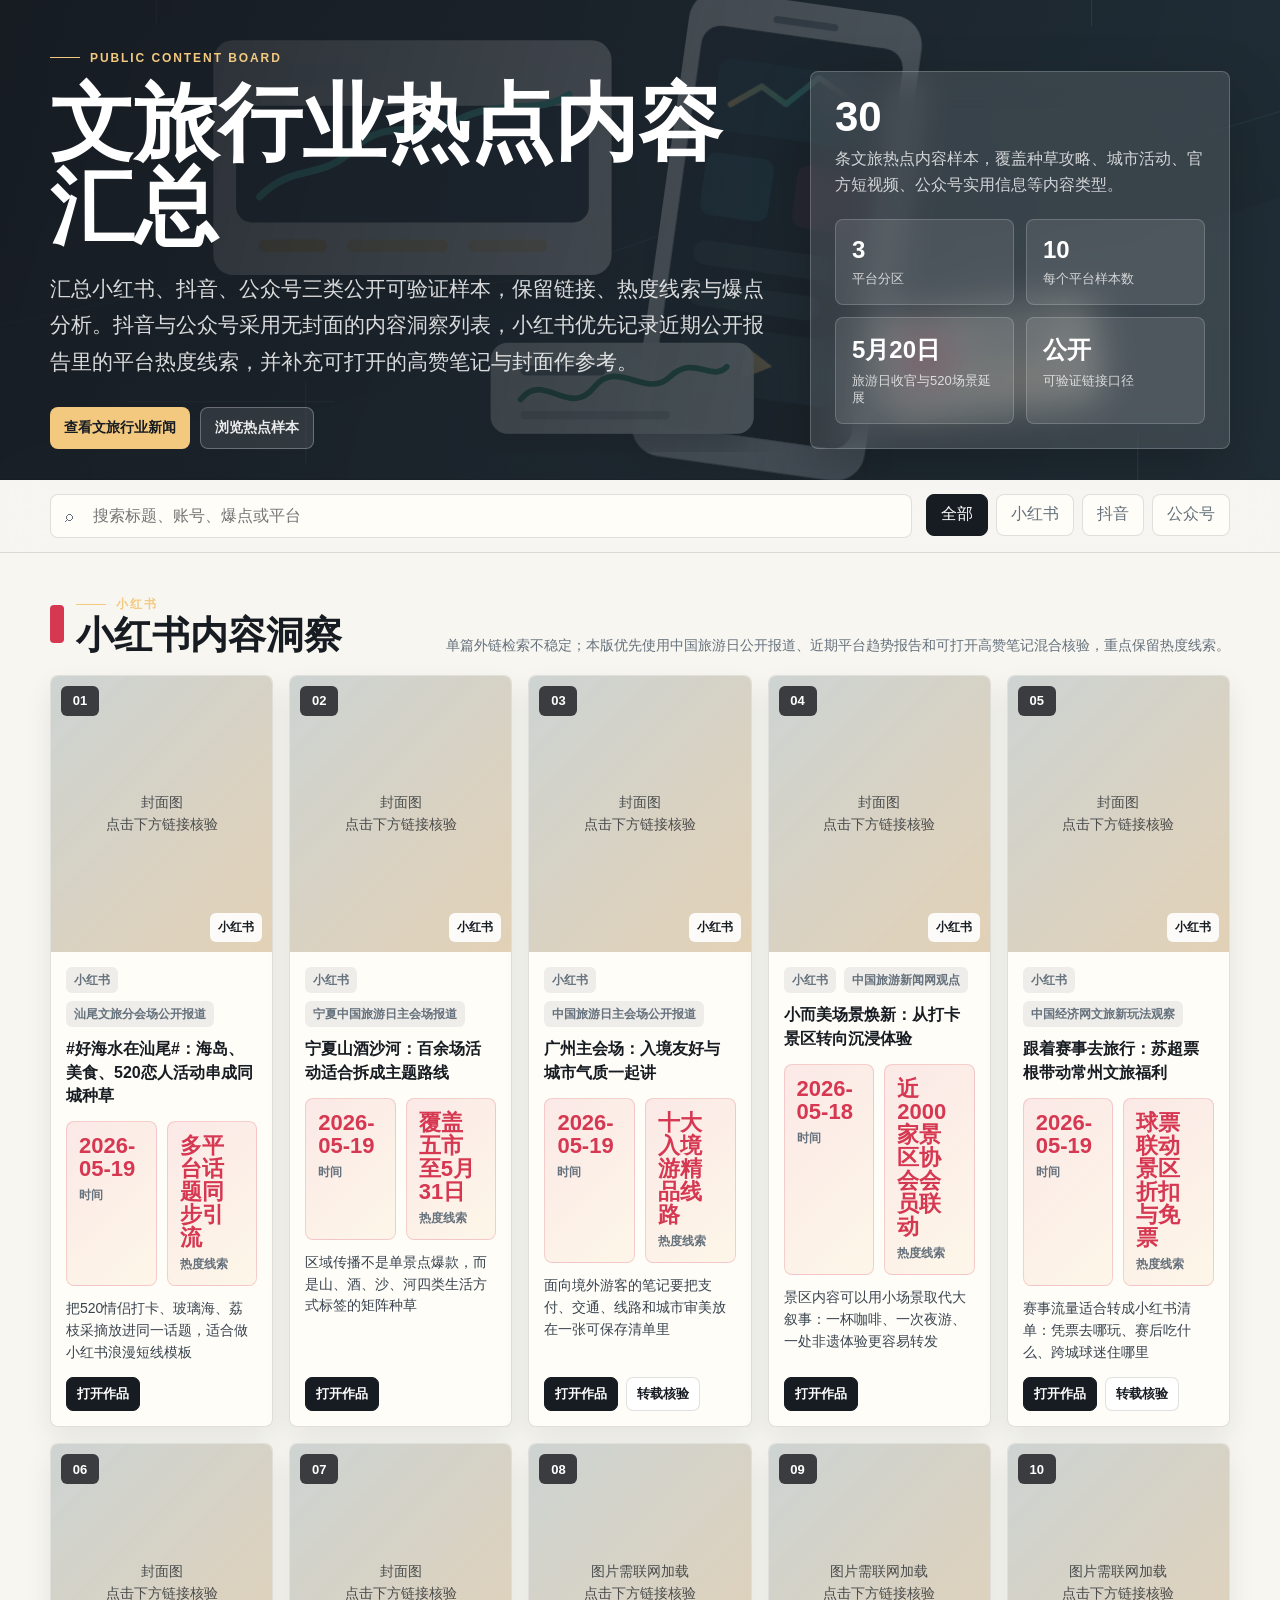
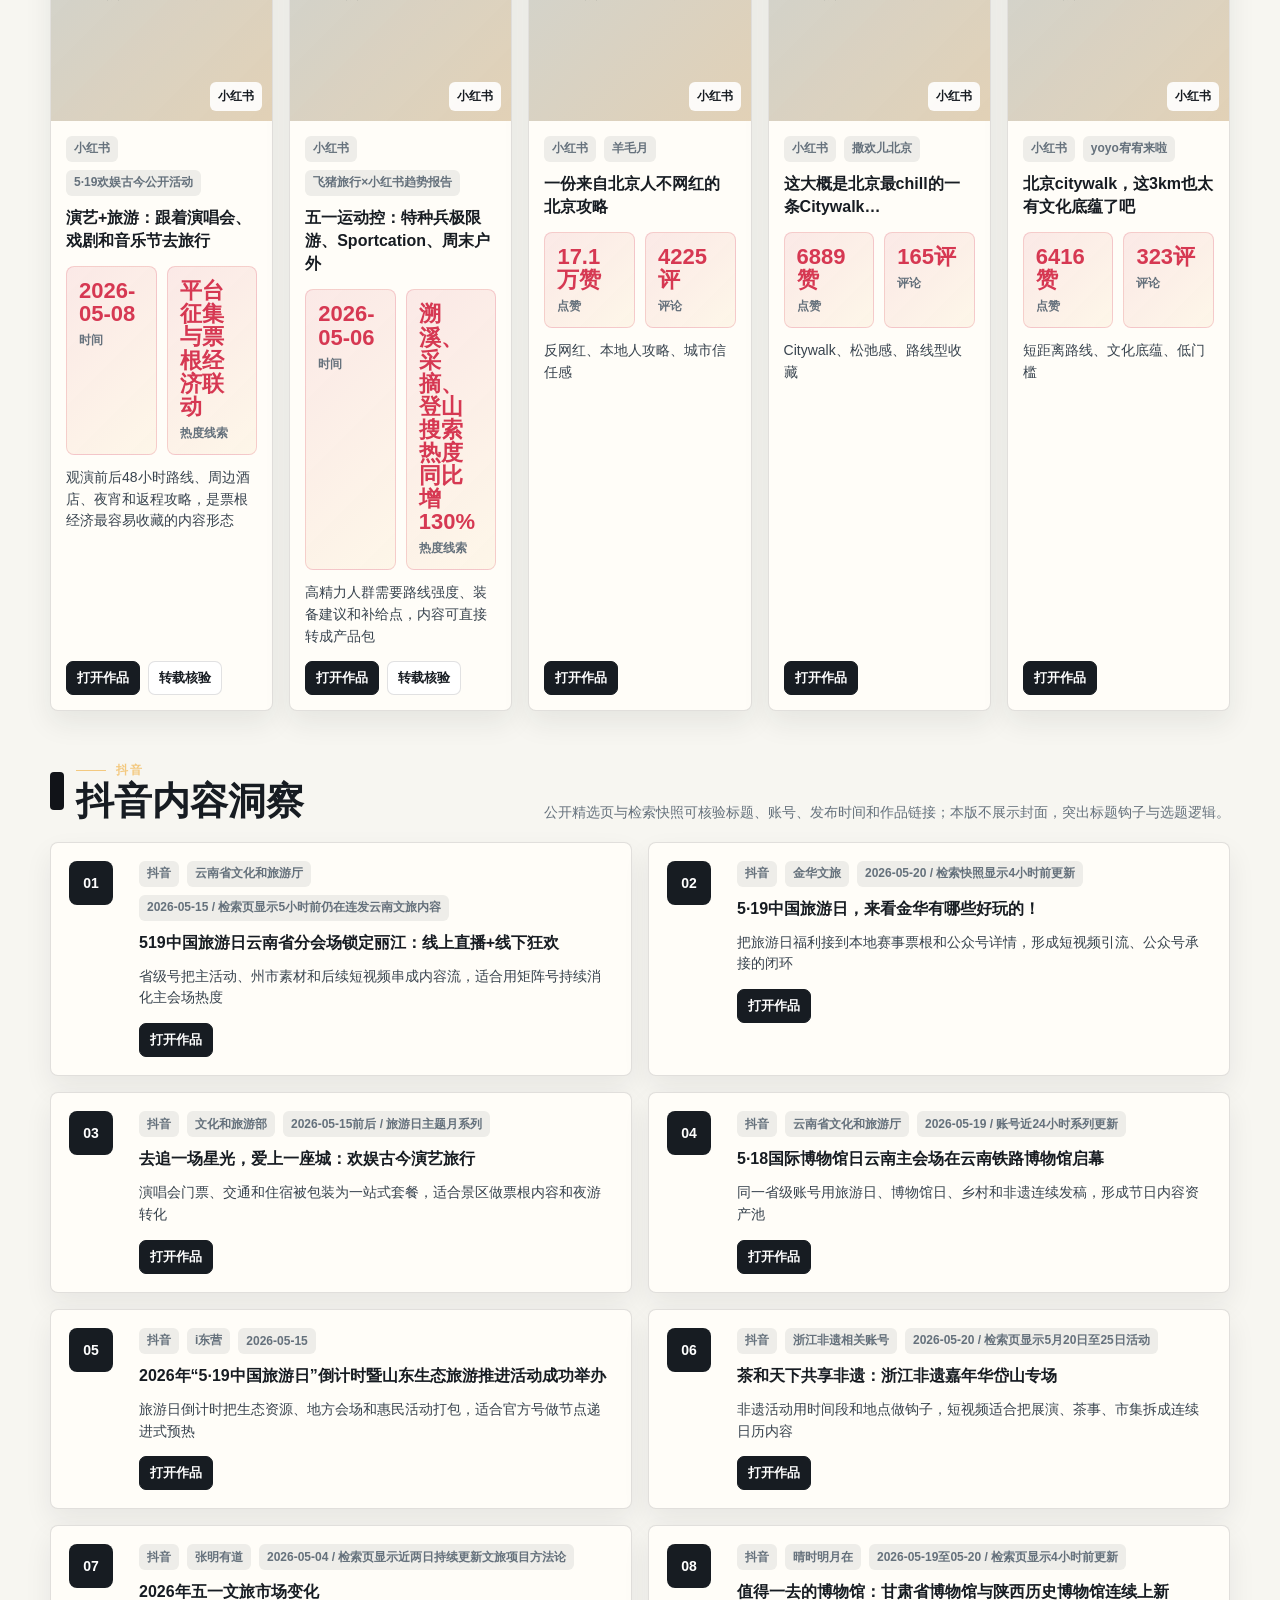
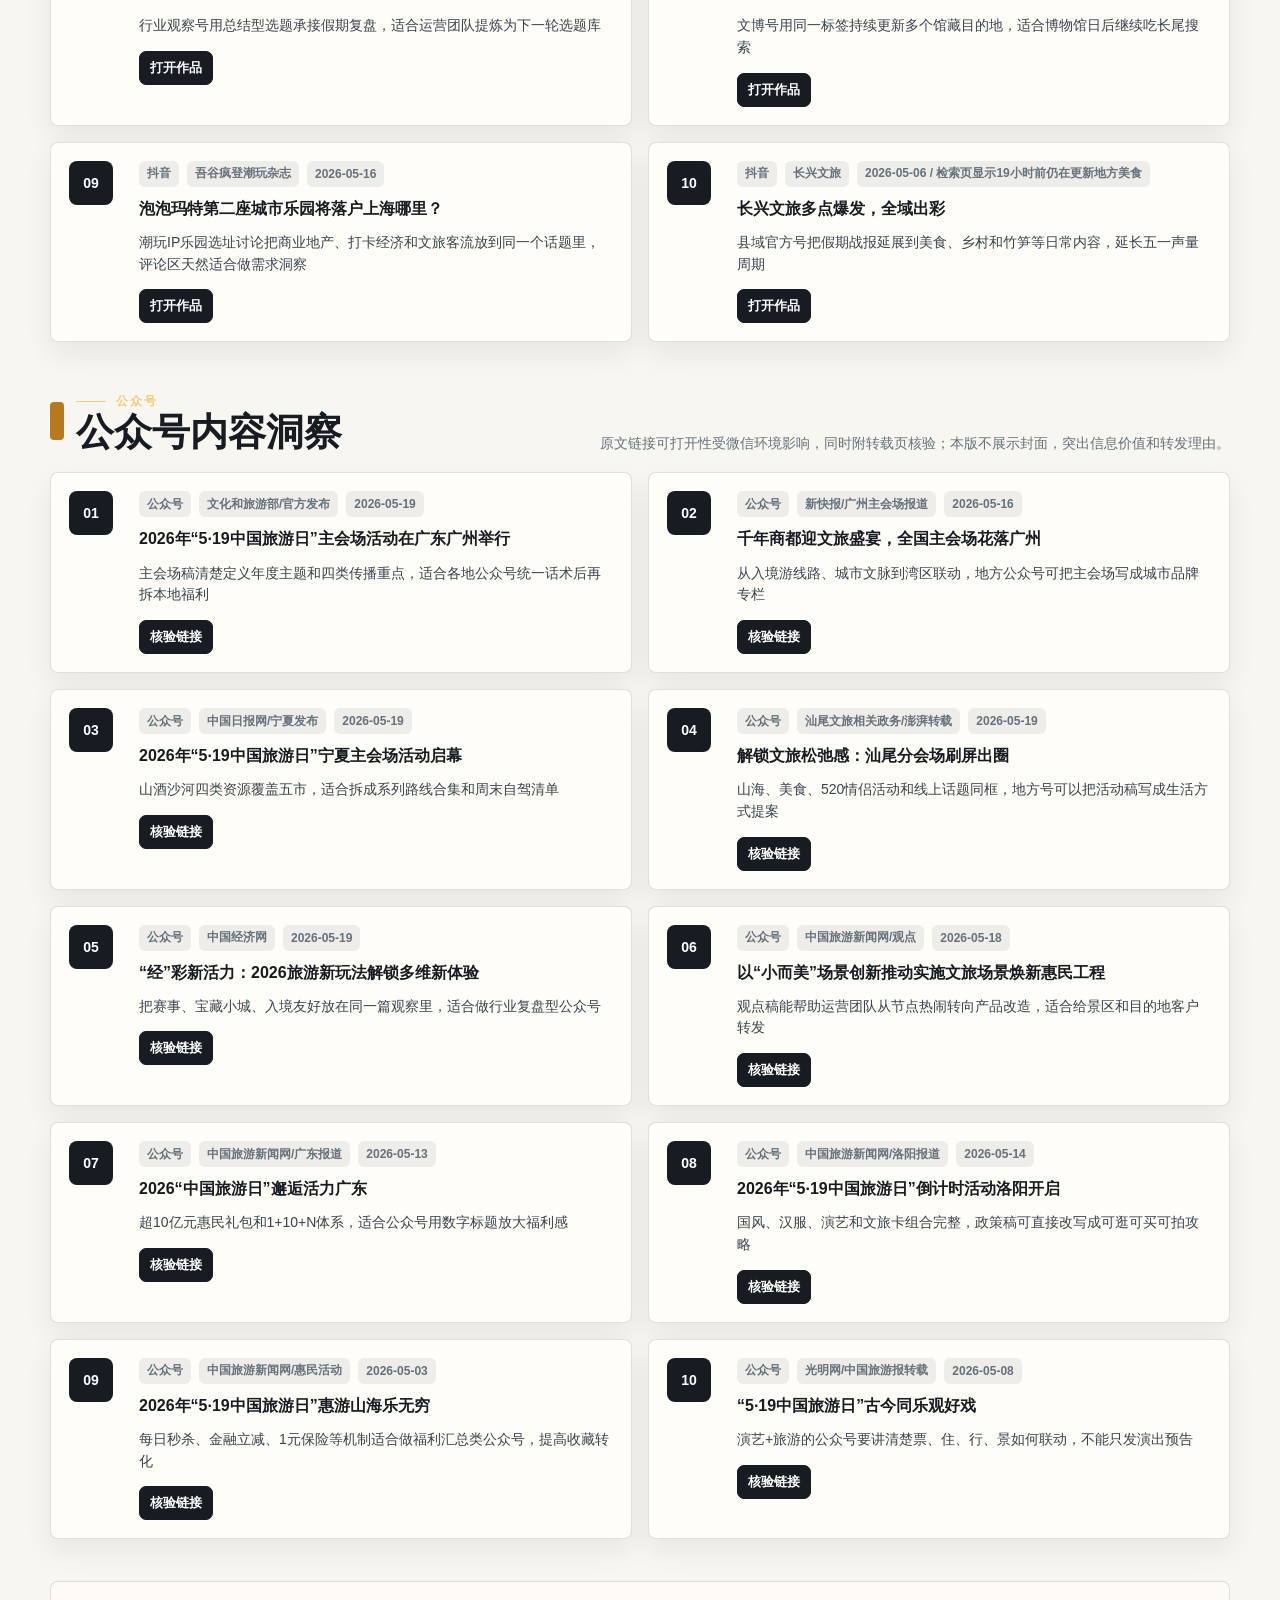
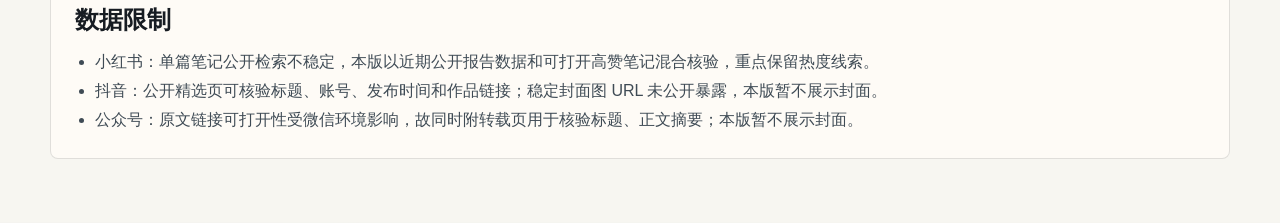
==== commit 2bbbed2b: "Refresh cultural tourism hot content board" ====
--- a/wenlv_baokuan.html
+++ b/wenlv_baokuan.html
@@ -664,7 +664,7 @@
             <div class="hero-metrics">
               <div class="metric"><b>3</b><small>平台分区</small></div>
               <div class="metric"><b>10</b><small>每个平台样本数</small></div>
-              <div class="metric"><b>5月20日</b><small>旅游日分会场与520场景延展</small></div>
+              <div class="metric"><b>5月20日</b><small>旅游日收官与520场景延展</small></div>
               <div class="metric"><b>公开</b><small>可验证链接口径</small></div>
             </div>
           </aside>
@@ -704,15 +704,15 @@
       const content = [
         {
           platform: "小红书",
-          note: "单篇外链检索不稳定；本版优先使用飞猪×小红书五一趋势报告、5·19中国旅游日公开报道和可打开高赞笔记混合核验，重点保留热度线索。",
+          note: "单篇外链检索不稳定；本版优先使用中国旅游日公开报道、近期平台趋势报告和可打开高赞笔记混合核验，重点保留热度线索。",
           items: [
-            ["#好海水在汕尾#：分会场话题把海岛、美食、520打卡串成同城种草", "汕尾文旅分会场公开报道", "2026-05-19 / 抖音、小红书、视频号话题同步引流", "", "https://m.thepaper.cn/newsDetail_forward_33199216", "", "分会场传播不只发新闻，用话题挑战、倒计时海报和明星打Call把线下活动提前做成种草入口"],
-            ["跟着赛事去旅行：苏超票根带动常州文旅福利", "中国旅游日倒计时城市公开报道", "2026-05-16 / 球票联动景区折扣与免票", "", "https://www.sohu.com/a/1023600811_121124427", "https://www.ce.cn/xwzx/gnsz/gdxw/202605/t20260519_2977009.shtml", "赛事流量适合转成小红书清单：凭票去哪玩、赛后吃什么、跨城球迷住哪里"],
-            ["宝藏小城继续出圈：县域旅游从社媒热搜进入旅游日主叙事", "中国经济网文旅新玩法观察", "2026-05-19 / 小而美县域旅游被点名", "", "https://www.ce.cn/xwzx/gnsz/gdxw/202605/t20260519_2977009.shtml", "", "小城内容要少讲宏观资源，多讲一日生活半径、便宜好住和可拍街区"],
-            ["演艺+旅游：跟着演唱会、戏剧和音乐节去旅行", "5·19欢娱古今公开活动", "2026-05-08 / 微博征集联动各地文旅蓝V", "", "https://culture-travel.cctv.com/2026/05/08/ARTIy6AoFCCp0LwlLmdfDdRT260508.shtml", "https://travel.cnr.cn/dsywzl/20260509/t20260509_527614591.shtml", "票根经济适合做小红书模板：观演前后48小时路线、周边酒店、夜宵和返程攻略"],
+            ["#好海水在汕尾#：海岛、美食、520恋人活动串成同城种草", "汕尾文旅分会场公开报道", "2026-05-19 / 多平台话题同步引流", "", "https://m.thepaper.cn/newsDetail_forward_33199216", "", "把520情侣打卡、玻璃海、荔枝采摘放进同一话题，适合做小红书浪漫短线模板"],
+            ["宁夏山酒沙河：百余场活动适合拆成主题路线", "宁夏中国旅游日主会场报道", "2026-05-19 / 覆盖五市至5月31日", "", "https://cn.chinadaily.com.cn/a/202605/19/WS6a0c158da310942cc49ad0fc.html", "", "区域传播不是单景点爆款，而是山、酒、沙、河四类生活方式标签的矩阵种草"],
+            ["广州主会场：入境友好与城市气质一起讲", "中国旅游日主会场公开报道", "2026-05-19 / 十大入境游精品线路", "", "https://www.xkb.com.cn/articleDetail/494280", "https://www.mct.gov.cn/whzx/whyw/202605/t20260519_965881.htm", "面向境外游客的笔记要把支付、交通、线路和城市审美放在一张可保存清单里"],
+            ["小而美场景焕新：从打卡景区转向沉浸体验", "中国旅游新闻网观点", "2026-05-18 / 近2000家景区协会会员联动", "", "https://www.ctnews.com.cn/guandian/content/2026-05/18/content_187432.html", "", "景区内容可以用小场景取代大叙事：一杯咖啡、一次夜游、一处非遗体验更容易转发"],
+            ["跟着赛事去旅行：苏超票根带动常州文旅福利", "中国经济网文旅新玩法观察", "2026-05-19 / 球票联动景区折扣与免票", "", "https://www.ce.cn/xwzx/gnsz/gdxw/202605/t20260519_2977009.shtml", "https://www.sohu.com/a/1023600811_121124427", "赛事流量适合转成小红书清单：凭票去哪玩、赛后吃什么、跨城球迷住哪里"],
+            ["演艺+旅游：跟着演唱会、戏剧和音乐节去旅行", "5·19欢娱古今公开活动", "2026-05-08 / 平台征集与票根经济联动", "", "https://travel.gmw.cn/2026-05/08/content_38753019.htm", "https://culture-travel.cctv.com/2026/05/08/ARTIy6AoFCCp0LwlLmdfDdRT260508.shtml", "观演前后48小时路线、周边酒店、夜宵和返程攻略，是票根经济最容易收藏的内容形态"],
             ["五一运动控：特种兵极限游、Sportcation、周末户外", "飞猪旅行×小红书趋势报告", "2026-05-06 / 溯溪、采摘、登山搜索热度同比增130%", "", "https://k.sina.com.cn/article_6192937794_17120bb4202002ps5e.html", "https://www.ce.cn/cysc/newmain/yc/jsxw/202605/t20260506_2947381.shtml", "高精力人群需要路线强度、装备建议和补给点，内容可直接转成产品包"],
-            ["五一慢游族：文化小城和小众目的地热度抬升", "飞猪旅行×小红书趋势报告", "2026-05-06 / 新疆昭苏等小众地热度飙升超160%", "", "https://www.cntour.cn/h-nd-4068.html", "https://news.china.com.cn/2026-05/06/content_118478945.html", "慢游内容重点不是景点堆叠，而是住几晚、怎么逛、如何避开人群"],
-            ["五一随性派：P人旅行与AI问答辅助“说走就走”", "飞猪旅行×小红书趋势报告", "2026-05-06 / AI咨询量较清明增长56%", "", "https://www.guandian.cn/article/20260506/559141.html", "https://news.pconline.com.cn/2144/21443771.html", "轻攻略、临时改签、即时预订成为内容卖点，适合做今晚出发型产品"],
             ["一份来自北京人不网红的北京攻略", "羊毛月", "17.1万赞 / 4225评", "https://sns-webpic.xhscdn.com/1000g0082e5og05mh00004buiegtu9cg4ok33pv8?imageView2/2/w/540/format/jpg", "https://www.xiaohongshu.com/explore/644f9cb70000000012033fc2", "", "反网红、本地人攻略、城市信任感"],
             ["这大概是北京最chill的一条Citywalk…", "撒欢儿北京", "6889赞 / 165评", "https://sns-webpic.xhscdn.com/1000g0082n1br3n8ji0005n9lc4ilmfvtu1ujr20?imageView2/2/w/540/format/jpg", "https://www.xiaohongshu.com/explore/6498370d000000002701184f", "", "Citywalk、松弛感、路线型收藏"],
             ["北京citywalk，这3km也太有文化底蕴了吧", "yoyo宥宥来啦", "6416赞 / 323评", "https://sns-webpic.xhscdn.com/1040g00830om7vsk03g00400r2sha5gra81akkkg?imageView2/2/w/540/format/jpg", "https://www.xiaohongshu.com/explore/64f8604a000000001f03ca4d", "", "短距离路线、文化底蕴、低门槛"]
@@ -722,16 +722,16 @@
           platform: "抖音",
           note: "公开精选页与检索快照可核验标题、账号、发布时间和作品链接；本版不展示封面，突出标题钩子与选题逻辑。",
           items: [
-            ["5·19中国旅游日云南省分会场锁定丽江：线上直播+线下狂欢", "云南省文化和旅游厅", "2026-05-15 / 检索页显示5小时前仍在连发云南文旅内容", "", "https://jingxuan.douyin.com/m/video/7640076416566054179", "", "省级号把主活动、州市素材和后续短视频串成内容流，适合用矩阵号持续消化主会场热度"],
+            ["519中国旅游日云南省分会场锁定丽江：线上直播+线下狂欢", "云南省文化和旅游厅", "2026-05-15 / 检索页显示5小时前仍在连发云南文旅内容", "", "https://jingxuan.douyin.com/m/video/7640076416566054179", "", "省级号把主活动、州市素材和后续短视频串成内容流，适合用矩阵号持续消化主会场热度"],
             ["5·19中国旅游日，来看金华有哪些好玩的！", "金华文旅", "2026-05-20 / 检索快照显示4小时前更新", "", "https://jingxuan.douyin.com/m/video/7634553256693288238", "", "把旅游日福利接到本地赛事票根和公众号详情，形成短视频引流、公众号承接的闭环"],
-            ["去追一场星光，爱上一座城：5·19欢娱古今演艺旅行", "文旅主题传播账号", "2026-05-15前后 / 旅游日主题月系列", "", "https://jingxuan.douyin.com/m/video/7632209831117458734", "", "演唱会门票、交通和住宿被包装为一站式套餐，适合景区做票根内容和夜游转化"],
-            ["5·18国际博物馆日浙江主会场落地德清", "文博看展类账号", "2026-05-12 / 检索页显示前天二次发布", "", "https://jingxuan.douyin.com/m/video/7638935101119728905", "", "无围墙博物馆、AR黑科技和一站式打卡让看展内容更像路线产品，而不是单点预告"],
+            ["去追一场星光，爱上一座城：欢娱古今演艺旅行", "文化和旅游部", "2026-05-15前后 / 旅游日主题月系列", "", "https://jingxuan.douyin.com/m/video/7632209831117458734", "", "演唱会门票、交通和住宿被包装为一站式套餐，适合景区做票根内容和夜游转化"],
+            ["5·18国际博物馆日云南主会场在云南铁路博物馆启幕", "云南省文化和旅游厅", "2026-05-19 / 账号近24小时系列更新", "", "https://jingxuan.douyin.com/m/video/7640076416566054179", "", "同一省级账号用旅游日、博物馆日、乡村和非遗连续发稿，形成节日内容资产池"],
             ["2026年“5·19中国旅游日”倒计时暨山东生态旅游推进活动成功举办", "i东营", "2026-05-15", "", "https://jingxuan.douyin.com/m/video/7640024902258494746", "", "旅游日倒计时把生态资源、地方会场和惠民活动打包，适合官方号做节点递进式预热"],
-            ["远方的你，值得被一座城温柔迎接：5·19入境友好服务", "成都文旅", "2026-05-17至05-19 / 入境友好主题传播", "", "https://jingxuan.douyin.com/m/video/7635258686281475234", "", "把多语言、外币支付、签证指引和机酒门票打包讲成温度叙事，入境游内容不只讲便利，也讲被欢迎"],
+            ["茶和天下共享非遗：浙江非遗嘉年华岱山专场", "浙江非遗相关账号", "2026-05-20 / 检索页显示5月20日至25日活动", "", "https://jingxuan.douyin.com/m/video/7637762734595050767", "", "非遗活动用时间段和地点做钩子，短视频适合把展演、茶事、市集拆成连续日历内容"],
             ["2026年五一文旅市场变化", "张明有道", "2026-05-04 / 检索页显示近两日持续更新文旅项目方法论", "", "https://jingxuan.douyin.com/m/video/7635874846257220916", "", "行业观察号用总结型选题承接假期复盘，适合运营团队提炼为下一轮选题库"],
-            ["5月19号太行山脉精华景点武安朝阳沟免门票啦", "宇飞旅行冀", "2026-05-19 / 检索页显示昨天发布", "", "https://jingxuan.douyin.com/m/video/7607636595402925555", "", "本地达人把免票政策说成明确目的地和日期，低成本福利最适合短视频直接转化"],
+            ["值得一去的博物馆：甘肃省博物馆与陕西历史博物馆连续上新", "晴时明月在", "2026-05-19至05-20 / 检索页显示4小时前更新", "", "https://jingxuan.douyin.com/m/video/7610019042116667859", "", "文博号用同一标签持续更新多个馆藏目的地，适合博物馆日后继续吃长尾搜索"],
             ["泡泡玛特第二座城市乐园将落户上海哪里？", "吾谷疯登潮玩杂志", "2026-05-16", "", "https://jingxuan.douyin.com/m/video/7640317266332044579", "", "潮玩IP乐园选址讨论把商业地产、打卡经济和文旅客流放到同一个话题里，评论区天然适合做需求洞察"],
-            ["跟着郑恺一起周末到河北", "河北文旅", "2026-05-19 / 账号近24小时更新", "", "https://jingxuan.douyin.com/m/video/7634887553216302390", "", "明星一句邀约承接“周末到河北”品牌，适合省域官方号用短句反复强化目的地心智"]
+            ["长兴文旅多点爆发，全域出彩", "长兴文旅", "2026-05-06 / 检索页显示19小时前仍在更新地方美食", "", "https://jingxuan.douyin.com/m/video/7636687769808407849", "", "县域官方号把假期战报延展到美食、乡村和竹笋等日常内容，延长五一声量周期"]
           ]
         },
         {
@@ -739,15 +739,15 @@
           note: "原文链接可打开性受微信环境影响，同时附转载页核验；本版不展示封面，突出信息价值和转发理由。",
           items: [
             ["2026年“5·19中国旅游日”主会场活动在广东广州举行", "文化和旅游部/官方发布", "2026-05-19", "", "https://www.mct.gov.cn/whzx/whyw/202605/t20260519_965881.htm", "", "主会场稿清楚定义年度主题和四类传播重点，适合各地公众号统一话术后再拆本地福利"],
-            ["乐享品质旅游，出发！写在2026年“5·19中国旅游日”到来之际", "中国旅游报/新浪转载", "2026-05-19", "", "https://news.sina.com.cn/zx/gj/2026-05-19/doc-inhykxft7547262.shtml", "", "用综述长文承接政策、惠民、入境友好和服务升级，适合做公众号头条的行业背景板"],
+            ["千年商都迎文旅盛宴，全国主会场花落广州", "新快报/广州主会场报道", "2026-05-16", "", "https://www.xkb.com.cn/articleDetail/494280", "", "从入境游线路、城市文脉到湾区联动，地方公众号可把主会场写成城市品牌专栏"],
+            ["2026年“5·19中国旅游日”宁夏主会场活动启幕", "中国日报网/宁夏发布", "2026-05-19", "", "https://cn.chinadaily.com.cn/a/202605/19/WS6a0c158da310942cc49ad0fc.html", "", "山酒沙河四类资源覆盖五市，适合拆成系列路线合集和周末自驾清单"],
             ["解锁文旅松弛感：汕尾分会场刷屏出圈", "汕尾文旅相关政务/澎湃转载", "2026-05-19", "", "https://m.thepaper.cn/newsDetail_forward_33199216", "", "山海、美食、520情侣活动和线上话题同框，地方号可以把活动稿写成生活方式提案"],
-            ["2026年“5·19中国旅游日”倒计时城市（常州）活动举办", "常州文旅相关发布/搜狐转载", "2026-05-16", "", "https://www.sohu.com/a/1023600811_121124427", "", "苏超球票联动景区权益，说明体育赛事的票根是公众号拉动跨城游客的高效凭证"],
-            ["2026年“5·19中国旅游日”倒计时城市（东营）活动举办", "山东文旅相关政务/澎湃转载", "2026-05-15", "", "https://m.thepaper.cn/newsDetail_forward_33183274", "", "六大生态线路、55个产品和75个打卡点形成足够信息密度，适合做收藏型长图文"],
-            ["“5·19中国旅游日”北京石景山区主题活动启幕", "北京石景山文旅/搜狐转载", "2026-05-16", "", "https://www.sohu.com/a/1023610407_362042", "", "文旅市集、非遗体验、主题咖啡和康养休闲组合，让城区更新内容更有可逛可买的现场感"],
-            ["2026年“5·19中国旅游日”倒计时活动洛阳开启", "洛阳文旅相关发布/搜狐转载", "2026-05-14", "", "https://www.sohu.com/a/1022725630_121106991", "", "199元文旅乐享卡把门票和演艺打包，公众号标题可直接突出总价值、有效期和适用场景"],
-            ["乐购国潮5·19：旅游盲盒、带货专场与文旅购物消费季", "中国旅游报/搜狐转载", "2026-05-07", "", "https://www.sohu.com/a/1019008512_121106869", "", "国潮商品不再只是伴手礼，能用盲盒、直播间和满减券转成可传播的消费玩法"],
-            ["2026年“5·19中国旅游日”入境友好惠全球", "中国旅游报/澎湃转载", "2026-05-12", "", "https://m.thepaper.cn/newsDetail_forward_33162753", "", "多语言导航、跨境支付和一站式预订是入境游公众号内容的实用信息骨架"],
-            ["“5·19中国旅游日”四川省分会场活动将在巴中启幕", "四川文旅相关发布/搜狐转载", "2026-05-15", "", "https://www.sohu.com/a/1023238677_121106884", "", "徐霞客剧情、非遗演出、夏季线路和景区免费政策组合，适合把政策稿改写成攻略稿"]
+            ["“经”彩新活力：2026旅游新玩法解锁多维新体验", "中国经济网", "2026-05-19", "", "https://www.ce.cn/xwzx/gnsz/gdxw/202605/t20260519_2977009.shtml", "", "把赛事、宝藏小城、入境友好放在同一篇观察里，适合做行业复盘型公众号"],
+            ["以“小而美”场景创新推动实施文旅场景焕新惠民工程", "中国旅游新闻网/观点", "2026-05-18", "", "https://www.ctnews.com.cn/guandian/content/2026-05/18/content_187432.html", "", "观点稿能帮助运营团队从节点热闹转向产品改造，适合给景区和目的地客户转发"],
+            ["2026“中国旅游日”邂逅活力广东", "中国旅游新闻网/广东报道", "2026-05-13", "", "https://www.ctnews.com.cn/dongtai/m/content/2026-05/13/content_187192.html", "", "超10亿元惠民礼包和1+10+N体系，适合公众号用数字标题放大福利感"],
+            ["2026年“5·19中国旅游日”倒计时活动洛阳开启", "中国旅游新闻网/洛阳报道", "2026-05-14", "", "https://www.ctnews.com.cn/dongtai/content/2026-05/14/content_187280.html", "", "国风、汉服、演艺和文旅卡组合完整，政策稿可直接改写成可逛可买可拍攻略"],
+            ["2026年“5·19中国旅游日”惠游山海乐无穷", "中国旅游新闻网/惠民活动", "2026-05-03", "", "https://www.ctnews.com.cn/dongtai/content/2026-05/03/content_186871.html", "", "每日秒杀、金融立减、1元保险等机制适合做福利汇总类公众号，提高收藏转化"],
+            ["“5·19中国旅游日”古今同乐观好戏", "光明网/中国旅游报转载", "2026-05-08", "", "https://travel.gmw.cn/2026-05/08/content_38753019.htm", "", "演艺+旅游的公众号要讲清楚票、住、行、景如何联动，不能只发演出预告"]
           ]
         }
       ];
